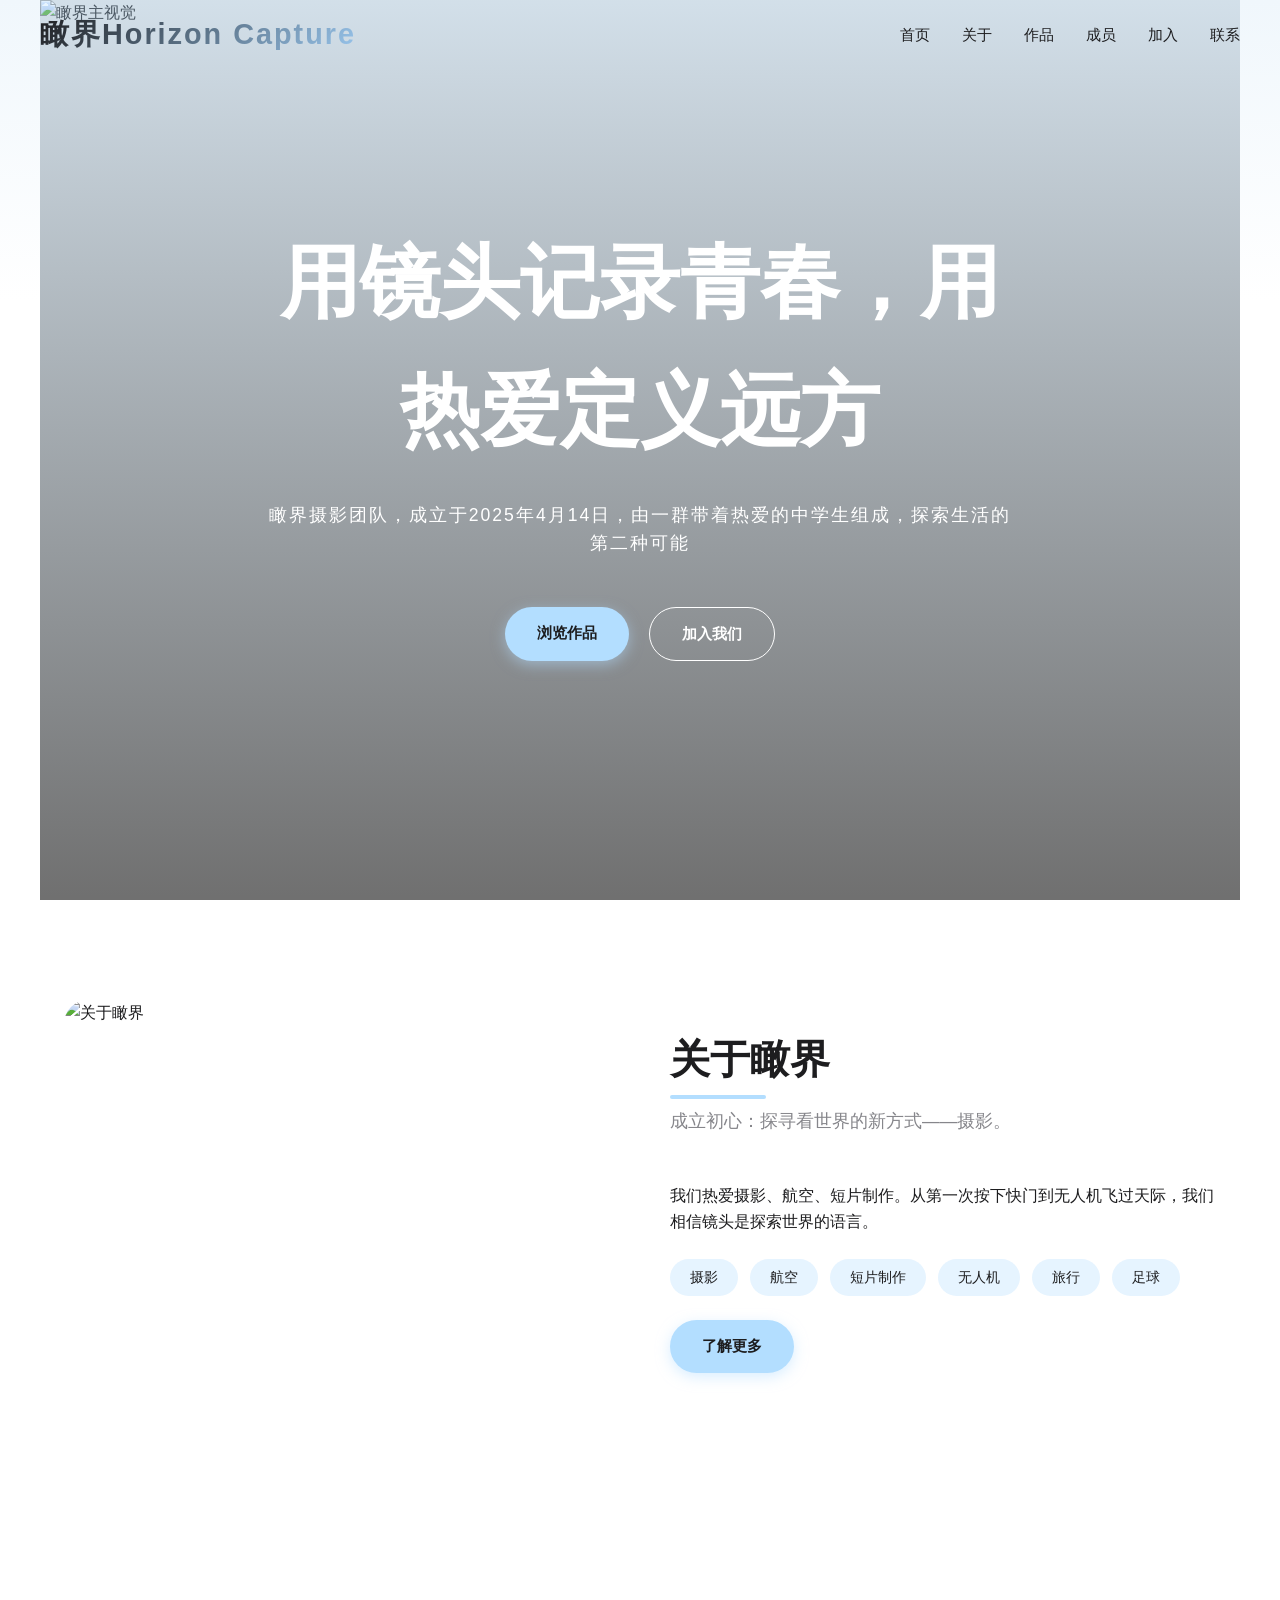
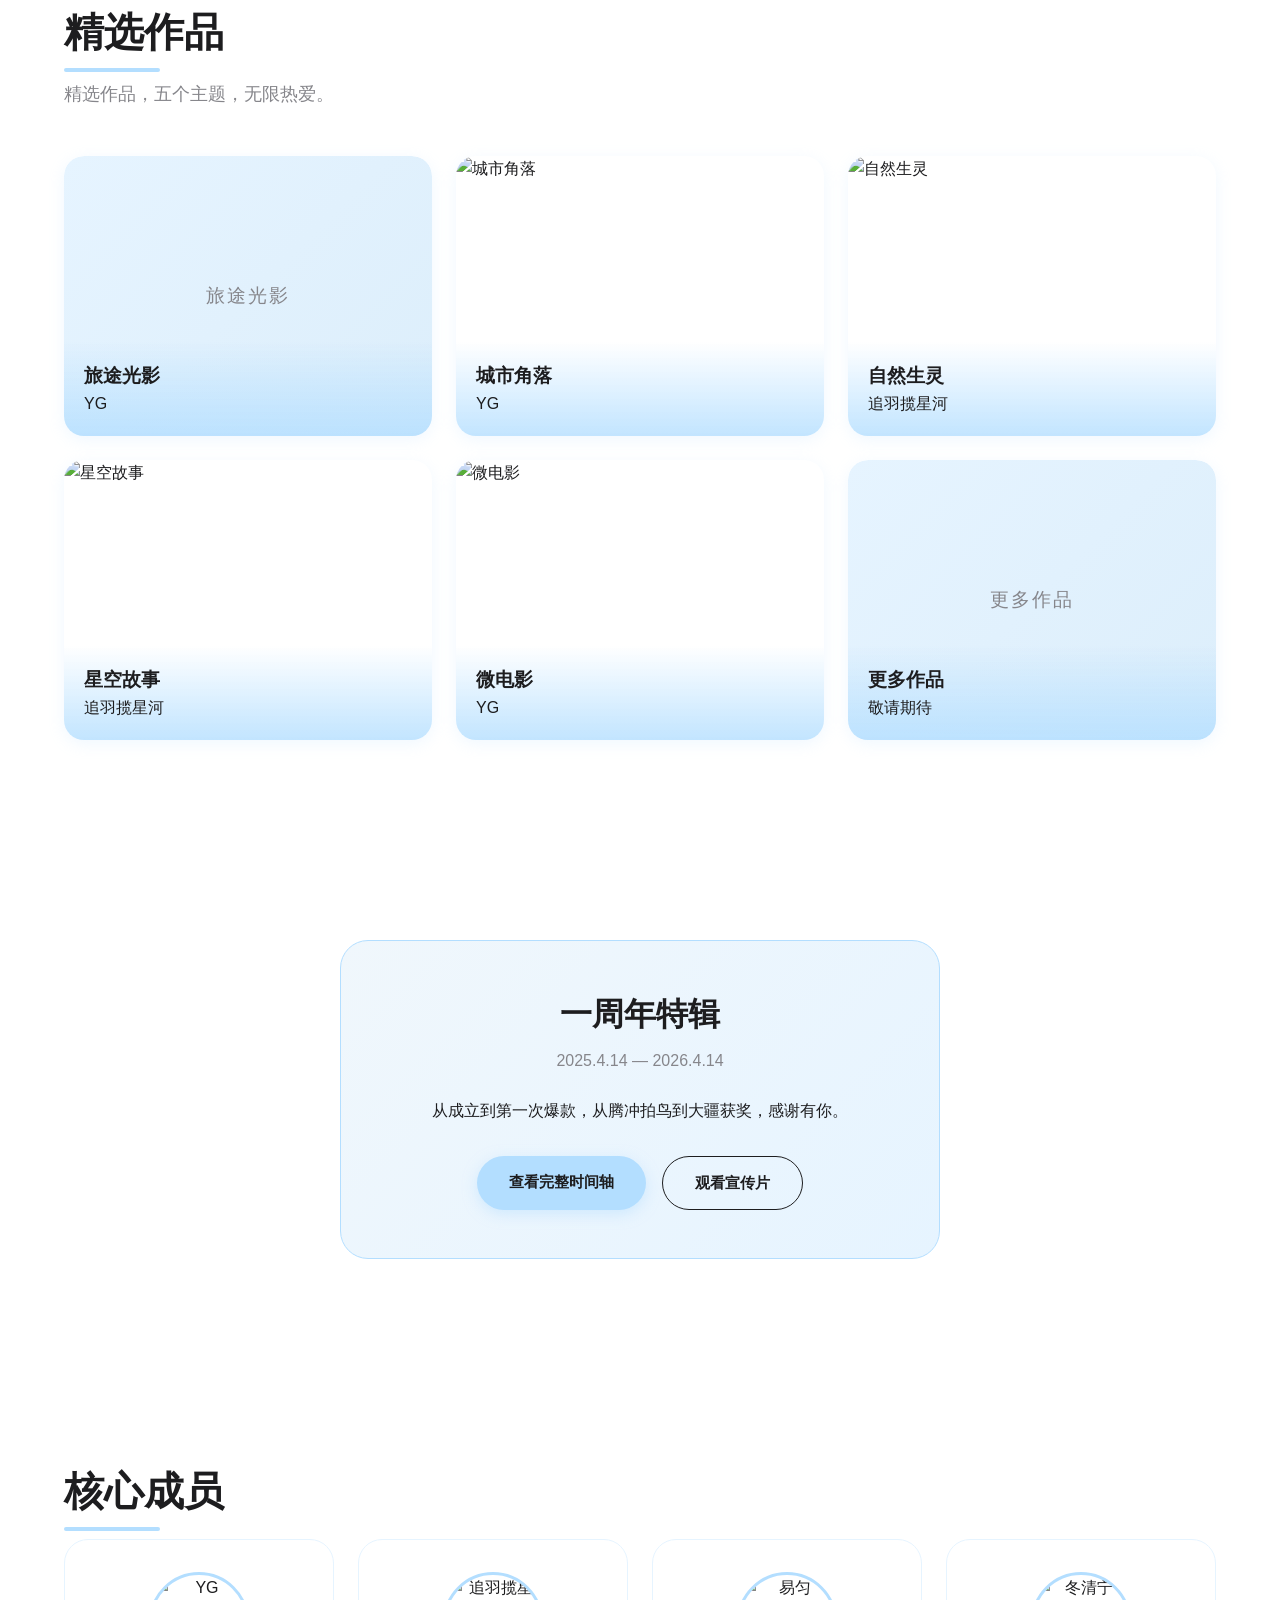
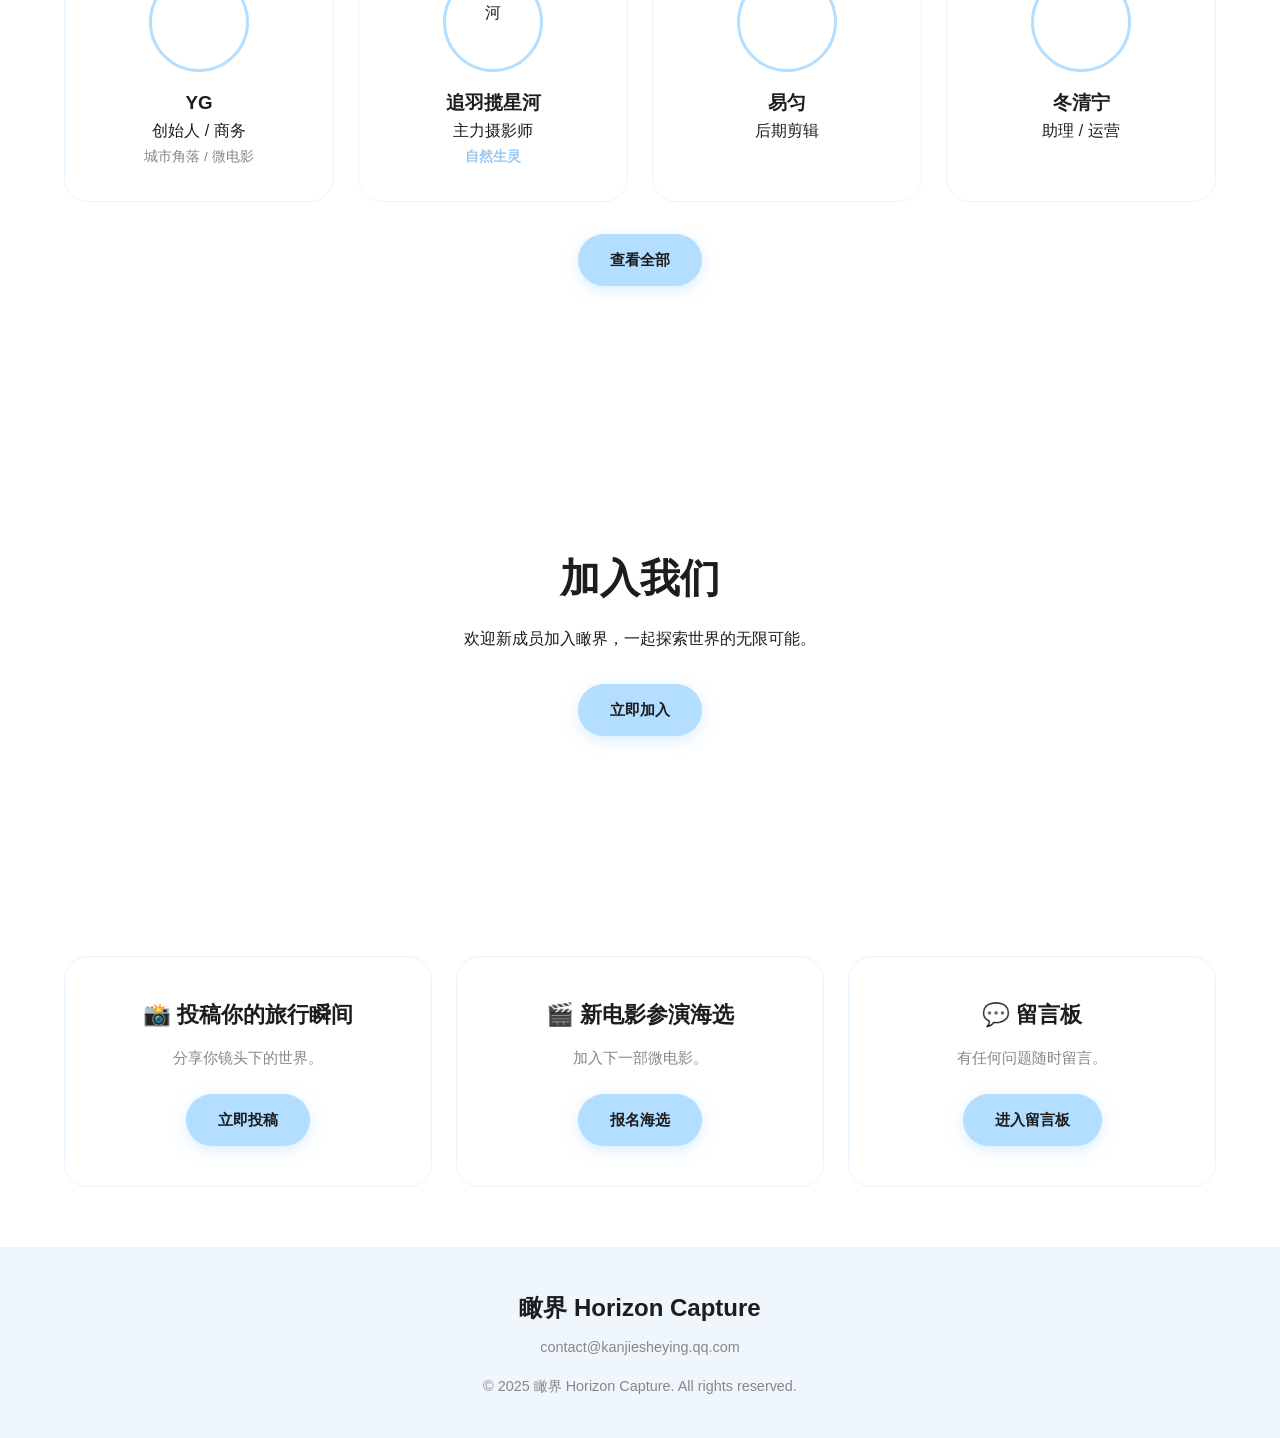
==== index.html @ 4c47de6f "Update index.html with new content and structure" ====
<!DOCTYPE html>
<html lang="zh-CN">
<head>
  <meta charset="UTF-8">
  <meta name="viewport" content="width=device-width, initial-scale=1.0">
  <title>瞰界 Horizon Capture · 飞行摄影爱好者组织</title>
  <link href="https://unpkg.com/aos@2.3.1/dist/aos.css" rel="stylesheet">
  <link rel="stylesheet" href="css/style.css">
</head>
<body>
  <nav class="navbar" id="navbar">
    <a href="index.html" class="logo">瞰界Horizon Capture</a>
    <ul class="nav-links">
      <li><a href="index.html">首页</a></li>
      <li><a href="about.html">关于</a></li>
      <li><a href="gallery.html">作品</a></li>
      <li><a href="team.html">成员</a></li>
      <li><a href="join.html">加入</a></li>
      <li><a href="contact.html">联系</a></li>
    </ul>
  </nav>

  <section class="hero" id="hero">
    <img class="hero-bg" src="https://img.cdn1.vip/i/6ad49af3c7749_1792318195.webp" alt="瞰界主视觉">
    <div class="hero-overlay"></div>
    <div class="hero-content">
      <h1 class="hero-title" id="heroTitle">用镜头记录青春，用热爱定义远方</h1>
      <p class="hero-subtitle" id="heroSubtitle">瞰界摄影团队，成立于2025年4月14日，由一群带着热爱的中学生组成，探索生活的第二种可能</p>
      <div class="hero-btns">
        <a href="gallery.html" class="btn btn-primary">浏览作品</a>
        <a href="join.html" class="btn btn-outline">加入我们</a>
      </div>
    </div>
  </section>

  <section data-aos="fade-up">
    <div class="about-grid">
      <div class="about-img" data-aos="fade-right">
        <img src="https://image.fatcattech.cn/i/2026/10/18/ug9dni.jpg" alt="关于瞰界" style="width:100%; height:100%; object-fit:cover; display:block;">
      </div>
      <div data-aos="fade-left">
        <h2 class="section-title">关于瞰界</h2>
        <p class="section-subtitle">成立初心：探寻看世界的新方式——摄影。</p>
        <p>我们热爱摄影、航空、短片制作。从第一次按下快门到无人机飞过天际，我们相信镜头是探索世界的语言。</p>
        <div class="tag-list">
          <span class="tag">摄影</span><span class="tag">航空</span><span class="tag">短片制作</span>
          <span class="tag">无人机</span><span class="tag">旅行</span><span class="tag">足球</span>
        </div>
        <a href="about.html" class="btn btn-primary" style="margin-top:1.5rem;">了解更多</a>
      </div>
    </div>
  </section>

  <!-- 精选作品 -->
  <section data-aos="fade-up">
    <h2 class="section-title">精选作品</h2>
    <p class="section-subtitle">精选作品，五个主题，无限热爱。</p>
    <div class="gallery-grid" id="homeGalleryGrid">
      <!-- 旅途光影（无图） -->
      <div class="gallery-card" data-set="travel">
        <div class="placeholder-img" style="height:100%;">旅途光影</div>
        <div class="gallery-info"><h3>旅途光影</h3><p>YG</p></div>
      </div>
      <!-- 城市角落 -->
      <div class="gallery-card" data-set="city">
        <img src="" alt="城市角落" class="random-cover" style="width:100%; height:100%; object-fit:cover;">
        <div class="gallery-info"><h3>城市角落</h3><p>YG</p></div>
      </div>
      <!-- 自然生灵 -->
      <div class="gallery-card" data-set="nature">
        <img src="" alt="自然生灵" class="random-cover" style="width:100%; height:100%; object-fit:cover;">
        <div class="gallery-info"><h3>自然生灵</h3><p>追羽揽星河</p></div>
      </div>
      <!-- 星空故事 -->
      <div class="gallery-card" data-set="star">
        <img src="" alt="星空故事" class="random-cover" style="width:100%; height:100%; object-fit:cover;">
        <div class="gallery-info"><h3>星空故事</h3><p>追羽揽星河</p></div>
      </div>
      <!-- 微电影 -->
      <div class="gallery-card" data-set="movie">
        <img src="" alt="微电影" class="random-cover" style="width:100%; height:100%; object-fit:cover;">
        <div class="gallery-info"><h3>微电影</h3><p>YG</p></div>
      </div>
      <!-- 更多作品（无图） -->
      <div class="gallery-card" data-set="more">
        <div class="placeholder-img" style="height:100%;">更多作品</div>
        <div class="gallery-info"><h3>更多作品</h3><p>敬请期待</p></div>
      </div>
    </div>
  </section>

  <section data-aos="fade-up">
    <div class="anniversary-card">
      <h3>一周年特辑</h3>
      <div class="date-range">2025.4.14 — 2026.4.14</div>
      <p>从成立到第一次爆款，从腾冲拍鸟到大疆获奖，感谢有你。</p>
      <div class="anniversary-btns">
        <a href="anniversary.html" class="btn btn-primary">查看完整时间轴</a>
        <a href="https://b23.tv/zNdb6Ew" target="_blank" class="btn btn-outline btn-outline-dark">观看宣传片</a>
      </div>
    </div>
  </section>

  <section data-aos="fade-up">
    <h2 class="section-title">核心成员</h2>
    <div class="team-grid">
      <div class="team-card">
        <div class="team-avatar"><img src="https://image.fatcattech.cn/i/2026/10/18/uhf5v1.jpg" alt="YG" style="width:100%; height:100%; object-fit:cover; display:block;"></div>
        <h3>YG</h3>
        <p>创始人 / 商务</p>
        <span class="member-pending">城市角落 / 微电影</span>
      </div>
      <div class="team-card">
        <div class="team-avatar"><img src="https://image.fatcattech.cn/i/2026/10/18/ui4k3k.jpg" alt="追羽揽星河" style="width:100%; height:100%; object-fit:cover; display:block;"></div>
        <h3>追羽揽星河</h3>
        <p>主力摄影师</p>
        <a href="https://v.douyin.com/9OnUNkDJEWg/" target="_blank" class="member-link">自然生灵</a>
      </div>
      <div class="team-card">
        <div class="team-avatar"><img src="https://image.fatcattech.cn/i/2026/10/18/uj6dz7.jpg" alt="易匀" style="width:100%; height:100%; object-fit:cover; display:block;"></div>
        <h3>易匀</h3>
        <p>后期剪辑</p>
      </div>
      <div class="team-card">
        <div class="team-avatar"><img src="https://image.fatcattech.cn/i/2026/10/18/ujbpms.jpg" alt="冬清宁" style="width:100%; height:100%; object-fit:cover; display:block;"></div>
        <h3>冬清宁</h3>
        <p>助理 / 运营</p>
      </div>
    </div>
    <div style="text-align:center; margin-top:2rem;"><a href="team.html" class="btn btn-primary">查看全部</a></div>
  </section>

  <div class="join-section" data-aos="zoom-in" style="background: linear-gradient(rgba(255,255,255,0.55), rgba(255,255,255,0.55)), url('https://image.fatcattech.cn/i/2026/10/18/ujoqw2.png') center/cover no-repeat;">
    <h2>加入我们</h2>
    <p>欢迎新成员加入瞰界，一起探索世界的无限可能。</p>
    <a href="join.html" class="btn btn-primary">立即加入</a>
  </div>

  <div class="interact-grid">
    <div class="interact-card"><h3>📸 投稿你的旅行瞬间</h3><p>分享你镜头下的世界。</p><a href="#" class="btn btn-primary">立即投稿</a></div>
    <div class="interact-card"><h3>🎬 新电影参演海选</h3><p>加入下一部微电影。</p><a href="#" class="btn btn-primary">报名海选</a></div>
    <div class="interact-card"><h3>💬 留言板</h3><p>有任何问题随时留言。</p><a href="#" class="btn btn-primary">进入留言板</a></div>
  </div>

  <footer>
    <div class="footer-logo">瞰界 Horizon Capture</div>
    <p>contact@kanjiesheying.qq.com</p>
    <p class="copyright">© 2025 瞰界 Horizon Capture. All rights reserved.</p>
  </footer>

  <!-- Lightbox 弹窗 -->
  <div class="lightbox" id="homeLightbox">
    <span class="lightbox-close" id="homeCloseLightbox">&times;</span>
    <button class="lightbox-nav prev" id="homePrevBtn">‹</button>
    <div class="lightbox-content">
      <img id="homeLightboxImg" src="" alt="查看大图" style="max-width: 100%; max-height: 80vh; object-fit: contain;">
    </div>
    <button class="lightbox-nav next" id="homeNextBtn">›</button>
  </div>

  <script src="https://cdnjs.cloudflare.com/ajax/libs/gsap/3.12.5/gsap.min.js"></script>
  <script src="https://unpkg.com/aos@2.3.1/dist/aos.js"></script>
  <script src="js/main.js"></script>
  
  <!-- 首页专属逻辑：随机图片与灯箱 -->
  <script>
    // 图集数据
    const imageSets = {
      travel: [],
      city: [
        "https://image.fatcattech.cn/i/2026/10/18/umxcej.jpg",
        "https://image.fatcattech.cn/i/2026/10/18/umxblg.jpg",
        "https://image.fatcattech.cn/i/2026/10/18/umxcha.jpg",
        "https://image.fatcattech.cn/i/2026/10/18/umxm6f.jpg",
        "https://image.fatcattech.cn/i/2026/10/18/umxny1.jpg",
        "https://image.fatcattech.cn/i/2026/10/18/umxj3j.jpg",
        "https://image.fatcattech.cn/i/2026/10/18/umxko6.jpg"
      ],
      nature: [
        "https://image.fatcattech.cn/i/2026/10/18/unu0nx.jpg",
        "https://image.fatcattech.cn/i/2026/10/18/untwke.jpg",
        "https://image.fatcattech.cn/i/2026/10/18/unua0r.jpg",
        "https://image.fatcattech.cn/i/2026/10/18/unu43g.jpg",
        "https://image.fatcattech.cn/i/2026/10/18/unv537.jpg",
        "https://image.fatcattech.cn/i/2026/10/18/unwuhf.png",
        "https://image.fatcattech.cn/i/2026/10/18/unwp3u.jpg",
        "https://image.fatcattech.cn/i/2026/10/18/unwti2.jpg",
        "https://image.fatcattech.cn/i/2026/10/18/unyh4b.png",
        "https://image.fatcattech.cn/i/2026/10/18/unykyt.jpg",
        "https://image.fatcattech.cn/i/2026/10/18/unyqcb.jpg",
        "https://image.fatcattech.cn/i/2026/10/18/unyrap.jpg"
      ],
      star: [
        "https://image.fatcattech.cn/i/2026/10/18/up88dx.png",
        "https://image.fatcattech.cn/i/2026/10/18/up83xh.png",
        "https://image.fatcattech.cn/i/2026/10/18/up859r.png",
        "https://image.fatcattech.cn/i/2026/10/18/up8eb7.png",
        "https://image.fatcattech.cn/i/2026/10/18/up8bhc.png",
        "https://image.fatcattech.cn/i/2026/10/18/up8fcf.png"
      ],
      movie: [
        "https://image.fatcattech.cn/i/2026/10/18/uqvuq3.jpg"
      ],
      more: []
    };

    // 初始化随机封面
    document.querySelectorAll('.gallery-card').forEach(card => {
      const setId = card.getAttribute('data-set');
      const imgElement = card.querySelector('.random-cover');
      if (imgElement && imageSets[setId] && imageSets[setId].length > 0) {
        const randomIndex = Math.floor(Math.random() * imageSets[setId].length);
        imgElement.src = imageSets[setId][randomIndex];
      }
    });

    // 灯箱逻辑
    const homeLightbox = document.getElementById('homeLightbox');
    const homeLightboxImg = document.getElementById('homeLightboxImg');
    const homeCloseBtn = document.getElementById('homeCloseLightbox');
    const homePrevBtn = document.getElementById('homePrevBtn');
    const homeNextBtn = document.getElementById('homeNextBtn');
    
    let currentSetImages = [];
    let currentImageIndex = 0;

    function updateHomeLightbox() {
      if (currentSetImages.length > 0) {
        homeLightboxImg.src = currentSetImages[currentImageIndex];
      }
    }

    // 点击卡片打开灯箱
    document.querySelectorAll('.gallery-card').forEach(card => {
      card.addEventListener('click', () => {
        const setId = card.getAttribute('data-set');
        const images = imageSets[setId];
        
        if (!images || images.length === 0) {
          alert('该分类暂无图片，敬请期待！');
          return;
        }

        currentSetImages = images;
        currentImageIndex = 0;
        updateHomeLightbox();
        homeLightbox.classList.add('active');
        
        // 如果只有一张图，隐藏左右按钮
        if (images.length === 1) {
          homePrevBtn.style.display = 'none';
          homeNextBtn.style.display = 'none';
        } else {
          homePrevBtn.style.display = 'block';
          homeNextBtn.style.display = 'block';
        }
      });
    });

    // 关闭
    homeCloseBtn.addEventListener('click', () => homeLightbox.classList.remove('active'));
    homeLightbox.addEventListener('click', (e) => {
      if (e.target === homeLightbox) homeLightbox.classList.remove('active');
    });

    // 左右切换
    homePrevBtn.addEventListener('click', (e) => {
      e.stopPropagation();
      currentImageIndex = (currentImageIndex - 1 + currentSetImages.length) % currentSetImages.length;
      updateHomeLightbox();
    });
    homeNextBtn.addEventListener('click', (e) => {
      e.stopPropagation();
      currentImageIndex = (currentImageIndex + 1) % currentSetImages.length;
      updateHomeLightbox();
    });

    // 键盘控制
    document.addEventListener('keydown', (e) => {
      if (!homeLightbox.classList.contains('active')) return;
      if (e.key === 'Escape') homeLightbox.classList.remove('active');
      if (e.key === 'ArrowLeft' && currentSetImages.length > 1) homePrevBtn.click();
      if (e.key === 'ArrowRight' && currentSetImages.length > 1) homeNextBtn.click();
    });

    // 移动端滑动支持
    let touchStartX = 0;
    let touchEndX = 0;
    
    homeLightbox.addEventListener('touchstart', (e) => {
      touchStartX = e.changedTouches[0].screenX;
    }, { passive: true });

    homeLightbox.addEventListener('touchend', (e) => {
      touchEndX = e.changedTouches[0].screenX;
      if (currentSetImages.length <= 1) return;
      
      if (touchStartX - touchEndX > 50) {
        // 向左滑，下一张
        homeNextBtn.click();
      } else if (touchEndX - touchStartX > 50) {
        // 向右滑，上一张
        homePrevBtn.click();
      }
    }, { passive: true });
  </script>
</body>
</html>
---- css/style.css ----
/* ========== 全局变量 ========== */
:root {
  --bg: #ffffff;
  --surface: #f5f5f7;
  --text: #1d1d1f;
  --text-secondary: #86868b;
  --accent: #b3deff;
  --accent-deep: #9ac8f0;
  --accent-light: #e6f4ff;
  --accent-soft: #f0f7fc;
  --glass-bg: rgba(255, 255, 255, 0.72);
  --glass-blur: saturate(180%) blur(20px);
  --max-width: 1200px;
  --nav-h: 70px;
  --placeholder-bg: #e0e0e0;
  --placeholder-text: #999;
}

/* ========== 全局样式 ========== */
* {
  margin: 0;
  padding: 0;
  box-sizing: border-box;
}

body {
  font-family: -apple-system, BlinkMacSystemFont, "Segoe UI", Roboto, "Helvetica Neue", Arial, sans-serif;
  background: linear-gradient(180deg, var(--accent-soft) 0%, var(--bg) 300px, var(--bg) 100%);
  color: var(--text);
  line-height: 1.6;
  overflow-x: hidden;
}

/* ========== 占位图片 ========== */
.placeholder-img {
  background: linear-gradient(135deg, var(--accent-light) 0%, #dceefb 100%);
  display: flex;
  align-items: center;
  justify-content: center;
  color: var(--text-secondary);
  font-size: 1.2rem;
  font-weight: 500;
  letter-spacing: 2px;
  width: 100%;
  height: 100%;
  border-radius: inherit;
}

/* ========== 导航栏 ========== */
.navbar {
  position: fixed;
  top: 0;
  width: 100%;
  height: var(--nav-h);
  z-index: 1000;
  display: flex;
  align-items: center;
  justify-content: space-between;
  padding: 0 40px;
  transition: background 0.3s, backdrop-filter 0.3s, border-color 0.3s;
  border-bottom: 1px solid transparent;
}

.navbar.scrolled {
  background: rgba(255, 255, 255, 0.75);
  backdrop-filter: var(--glass-blur);
  -webkit-backdrop-filter: var(--glass-blur);
  border-bottom: 1px solid var(--accent);
}

/* 子页面实底导航栏：默认就有背景，不依赖滚动 */
.navbar.solid {
  background: rgba(255, 255, 255, 0.88);
  backdrop-filter: var(--glass-blur);
  -webkit-backdrop-filter: var(--glass-blur);
  border-bottom: 1px solid var(--accent-light);
}

.logo {
  font-size: 1.8rem;
  font-weight: 700;
  letter-spacing: 2px;
  color: var(--text);
  text-decoration: none;
  background: linear-gradient(135deg, var(--text) 0%, var(--accent-deep) 100%);
  -webkit-background-clip: text;
  -webkit-text-fill-color: transparent;
  background-clip: text;
}

.nav-links {
  display: flex;
  gap: 2rem;
  list-style: none;
}

.nav-links a {
  text-decoration: none;
  color: var(--text);
  font-weight: 500;
  font-size: 0.95rem;
  transition: color 0.2s;
  position: relative;
}

.nav-links a:hover {
  color: var(--accent-deep);
}

.nav-links a::after {
  content: '';
  position: absolute;
  bottom: -4px;
  left: 0;
  width: 0;
  height: 2px;
  background: var(--accent-deep);
  transition: width 0.3s;
}

.nav-links a:hover::after {
  width: 100%;
}

/* ========== 按钮 ========== */
.btn {
  display: inline-block;
  padding: 14px 32px;
  border-radius: 40px;
  font-weight: 600;
  font-size: 0.95rem;
  text-decoration: none;
  transition: all 0.3s;
  cursor: pointer;
  border: none;
}

.btn-primary {
  background: var(--accent);
  color: var(--text);
  box-shadow: 0 4px 14px rgba(179, 222, 255, 0.5);
}

.btn-primary:hover {
  background: var(--accent-deep);
  color: #fff;
  transform: translateY(-2px);
  box-shadow: 0 8px 24px rgba(154, 200, 240, 0.5);
}

.btn-outline {
  border: 1.5px solid #fff;
  color: #fff;
  background: transparent;
}

.btn-outline:hover {
  background: var(--accent);
  color: var(--text);
  border-color: var(--accent);
}

.btn-outline-dark {
  color: var(--text);
  border-color: var(--text);
}

.btn-outline-dark:hover {
  background: var(--accent);
  color: var(--text);
  border-color: var(--accent);
}

/* ========== Hero ========== */
.hero {
  position: relative;
  height: 100vh;
  min-height: 600px;
  display: flex;
  align-items: center;
  justify-content: center;
  overflow: hidden;
  background: var(--placeholder-bg);
}

.hero-bg {
  position: absolute;
  top: 0;
  left: 0;
  width: 100%;
  height: 100%;
  object-fit: cover;
}

.hero-overlay {
  position: absolute;
  top: 0;
  left: 0;
  width: 100%;
  height: 100%;
  background: linear-gradient(180deg, rgba(179, 222, 255, 0.3) 0%, rgba(0, 0, 0, 0.5) 100%);
  z-index: 0;
}

.hero-content {
  text-align: center;
  color: #fff;
  z-index: 2;
  padding: 0 20px;
  max-width: 800px;
}

.hero-title {
  font-size: clamp(2.5rem, 7vw, 5rem);
  font-weight: 700;
  margin-bottom: 1rem;
  opacity: 0;
}

.hero-subtitle {
  font-size: 1.1rem;
  letter-spacing: 2px;
  margin-bottom: 2.5rem;
  opacity: 0;
}

.hero-btns {
  display: flex;
  gap: 20px;
  justify-content: center;
  flex-wrap: wrap;
}

/* ========== 通用区块 ========== */
section {
  padding: 100px 24px;
  max-width: var(--max-width);
  margin: 0 auto;
}

.section-title {
  font-size: 2.5rem;
  font-weight: 700;
  margin-bottom: 1rem;
  position: relative;
  display: inline-block;
}

.section-title::after {
  content: '';
  position: absolute;
  bottom: -8px;
  left: 0;
  width: 60%;
  height: 4px;
  background: var(--accent);
  border-radius: 2px;
}

.section-subtitle {
  font-size: 1.1rem;
  color: var(--text-secondary);
  margin-bottom: 3rem;
}

/* About Preview */
.about-grid {
  display: grid;
  grid-template-columns: 1fr 1fr;
  gap: 60px;
  align-items: center;
}

.about-img {
  border-radius: 24px;
  overflow: hidden;
  height: 400px;
}

.tag-list {
  display: flex;
  flex-wrap: wrap;
  gap: 12px;
  margin-top: 1.5rem;
}

.tag {
  background: var(--accent-light);
  padding: 8px 20px;
  border-radius: 20px;
  font-size: 0.85rem;
  color: var(--text);
  font-weight: 500;
}

/* Featured Gallery */
.gallery-grid {
  display: grid;
  grid-template-columns: repeat(3, 1fr);
  gap: 24px;
}

.gallery-card {
  position: relative;
  border-radius: 20px;
  overflow: hidden;
  cursor: pointer;
  transition: transform 0.4s cubic-bezier(0.2, 0.9, 0.4, 1), box-shadow 0.4s;
  height: 280px;
  box-shadow: 0 4px 16px rgba(179, 222, 255, 0.2);
}

.gallery-card:hover {
  transform: scale(1.03);
  box-shadow: 0 12px 32px rgba(179, 222, 255, 0.4);
}

.gallery-info {
  position: absolute;
  bottom: 0;
  left: 0;
  right: 0;
  padding: 20px;
  background: linear-gradient(transparent, rgba(179, 222, 255, 0.8));
  color: var(--text);
}

/* 一周年卡片 */
.anniversary-card {
  background: linear-gradient(135deg, var(--accent-soft) 0%, var(--accent-light) 100%);
  border-radius: 28px;
  padding: 48px 40px;
  text-align: center;
  max-width: 600px;
  margin: 0 auto;
  border: 1px solid var(--accent);
}

.anniversary-card h3 {
  font-size: 2rem;
  font-weight: 700;
  margin-bottom: 0.5rem;
}

.date-range {
  font-size: 1rem;
  color: var(--text-secondary);
  margin-bottom: 1.5rem;
}

.anniversary-btns {
  display: flex;
  gap: 16px;
  justify-content: center;
  margin-top: 2rem;
  flex-wrap: wrap;
}

/* Team Preview */
.team-grid {
  display: grid;
  grid-template-columns: repeat(4, 1fr);
  gap: 24px;
}

.team-card {
  text-align: center;
  background: var(--bg);
  border-radius: 24px;
  padding: 32px 16px;
  transition: transform 0.3s, box-shadow 0.3s;
  border: 1px solid var(--accent-light);
}

.team-card:hover {
  transform: translateY(-8px);
  box-shadow: 0 16px 36px rgba(179, 222, 255, 0.3);
  border-color: var(--accent);
}

.team-avatar {
  width: 100px;
  height: 100px;
  border-radius: 50%;
  margin: 0 auto 1rem;
  overflow: hidden;
  border: 3px solid var(--accent);
}

.member-link {
  color: var(--accent-deep);
  font-size: 0.85rem;
  text-decoration: none;
  font-weight: 600;
}

.member-pending {
  font-size: 0.85rem;
  color: var(--text-secondary);
}

/* Join CTA */
.join-section {
  background: linear-gradient(135deg, var(--accent) 0%, var(--accent-deep) 100%);
  text-align: center;
  color: var(--text);
  border-radius: 32px;
  margin: 60px auto;
  padding: 100px 24px;
  position: relative;
  overflow: hidden;
}

.join-bg-placeholder {
  position: absolute;
  top: 0;
  left: 0;
  width: 100%;
  height: 100%;
  opacity: 0.15;
  font-size: 1.5rem;
}

.join-section h2 {
  font-size: 2.5rem;
  margin-bottom: 1rem;
  position: relative;
  z-index: 1;
}

.join-section p {
  margin-bottom: 2rem;
  position: relative;
  z-index: 1;
}

.join-section .btn {
  position: relative;
  z-index: 1;
}

/* 互动卡片 */
.interact-grid {
  display: grid;
  grid-template-columns: repeat(3, 1fr);
  gap: 24px;
  max-width: var(--max-width);
  margin: 0 auto;
  padding: 60px 24px;
}

.interact-card {
  background: var(--bg);
  border-radius: 24px;
  padding: 40px 24px;
  text-align: center;
  transition: transform 0.3s, box-shadow 0.3s;
  border: 1px solid var(--accent-light);
}

.interact-card:hover {
  transform: translateY(-6px);
  box-shadow: 0 16px 36px rgba(179, 222, 255, 0.3);
  border-color: var(--accent);
}

.interact-card h3 {
  font-size: 1.4rem;
  margin-bottom: 0.8rem;
}

.interact-card p {
  color: var(--text-secondary);
  margin-bottom: 1.5rem;
  font-size: 0.95rem;
}

/* Footer */
footer {
  padding: 40px 24px;
  text-align: center;
  color: var(--text-secondary);
  border-top: 2px solid var(--accent-light);
  background: var(--accent-soft);
  font-size: 0.9rem;
}

.footer-logo {
  font-size: 1.5rem;
  font-weight: 700;
  margin-bottom: 0.5rem;
  color: var(--text);
}

.copyright {
  margin-top: 1rem;
}

/* ========== About 页面 ========== */
.page-section {
  padding: calc(var(--nav-h) + 50px) 24px 80px;
  max-width: var(--max-width);
  margin: 0 auto;
}

.about-row {
  display: grid;
  grid-template-columns: 1fr 1fr;
  gap: 60px;
  align-items: center;
  margin-bottom: 80px;
}

.about-row.reverse .about-img-box {
  order: 1;
}

.about-row.reverse .about-text {
  order: 0;
}

.about-img-box {
  height: 380px;
  border-radius: 24px;
  overflow: hidden;
  box-shadow: 0 8px 28px rgba(179, 222, 255, 0.25);
}

.about-text h2 {
  font-size: 1.8rem;
  font-weight: 700;
  margin-bottom: 1rem;
}

.about-text h2::after {
  content: '';
  display: block;
  width: 40px;
  height: 3px;
  background: var(--accent-deep);
  margin-top: 8px;
  border-radius: 2px;
}

.about-text p {
  color: var(--text-secondary);
  margin-bottom: 0.8rem;
  line-height: 1.7;
}

.plan-list {
  list-style: none;
  padding: 0;
  color: var(--text-secondary);
}

.plan-list li {
  padding: 8px 0;
  border-bottom: 1px solid var(--accent-light);
}

/* ========== Gallery 页面 ========== */
.filter-bar {
  display: flex;
  gap: 12px;
  flex-wrap: wrap;
  margin-bottom: 2.5rem;
}

.filter-btn {
  padding: 8px 20px;
  border-radius: 20px;
  border: 1px solid var(--accent);
  background: none;
  color: var(--text);
  cursor: pointer;
  transition: all 0.3s;
  font-size: 0.9rem;
}

.filter-btn.active,
.filter-btn:hover {
  background: var(--accent);
  border-color: var(--accent);
  color: var(--text);
}

.gallery-masonry {
  display: grid;
  grid-template-columns: repeat(3, 1fr);
  gap: 20px;
}

.gallery-item {
  position: relative;
  border-radius: 16px;
  overflow: hidden;
  cursor: pointer;
  transition: transform 0.3s, box-shadow 0.3s;
  aspect-ratio: 4 / 3;
  box-shadow: 0 4px 16px rgba(179, 222, 255, 0.2);
}

.gallery-item:hover {
  transform: scale(1.02);
  box-shadow: 0 12px 32px rgba(179, 222, 255, 0.4);
}

.gallery-item .placeholder-img {
  height: 100%;
}

.item-overlay {
  position: absolute;
  bottom: 0;
  left: 0;
  right: 0;
  padding: 24px 16px;
  background: linear-gradient(transparent, rgba(179, 222, 255, 0.85));
  color: var(--text);
  font-weight: 500;
}

/* Lightbox */
.lightbox {
  display: none;
  position: fixed;
  top: 0;
  left: 0;
  width: 100%;
  height: 100%;
  background: rgba(0, 0, 0, 0.92);
  z-index: 2000;
  align-items: center;
  justify-content: center;
  flex-direction: column;
}

.lightbox.active {
  display: flex;
}

.lightbox-close {
  position: absolute;
  top: 20px;
  right: 30px;
  font-size: 2.5rem;
  color: #fff;
  cursor: pointer;
  z-index: 2001;
}

.lightbox-nav {
  position: absolute;
  top: 50%;
  transform: translateY(-50%);
  font-size: 2.5rem;
  color: var(--accent);
  background: none;
  border: none;
  cursor: pointer;
  z-index: 2001;
  padding: 0 20px;
}

.lightbox-nav.prev {
  left: 10px;
}

.lightbox-nav.next {
  right: 10px;
}

.lightbox-content {
  max-width: 90%;
  max-height: 80%;
  border-radius: 16px;
  overflow: hidden;
}

/* ========== Team 页面 ========== */
.team-grid-full {
  display: grid;
  grid-template-columns: repeat(2, 1fr);
  gap: 32px;
  margin-top: 2rem;
}

.team-card-full {
  background: var(--bg);
  border-radius: 28px;
  padding: 40px 32px;
  text-align: center;
  transition: transform 0.3s, box-shadow 0.3s;
  border: 1px solid var(--accent-light);
}

.team-card-full:hover {
  transform: translateY(-8px);
  box-shadow: 0 24px 48px -12px rgba(179, 222, 255, 0.35);
  border-color: var(--accent);
}

.member-avatar {
  width: 120px;
  height: 120px;
  border-radius: 50%;
  margin: 0 auto 1.5rem;
  overflow: hidden;
  border: 4px solid var(--accent);
}

.member-name {
  font-size: 1.5rem;
  font-weight: 700;
  margin-bottom: 0.3rem;
}

.member-role {
  color: var(--accent-deep);
  font-weight: 600;
  font-size: 0.9rem;
  margin-bottom: 1rem;
}

.member-bio {
  color: var(--text-secondary);
  font-size: 0.95rem;
  line-height: 1.6;
  margin-bottom: 1.5rem;
}

.member-links {
  display: flex;
  flex-direction: column;
  gap: 6px;
  align-items: center;
  margin-bottom: 1.5rem;
}

.member-link-item {
  color: var(--accent-deep);
  font-size: 0.9rem;
  text-decoration: none;
  font-weight: 600;
}

.member-pending-link {
  color: var(--text-secondary);
  font-size: 0.85rem;
}

.member-detail-toggle {
  background: var(--accent);
  color: var(--text);
  border: none;
  padding: 8px 24px;
  border-radius: 20px;
  font-weight: 600;
  cursor: pointer;
  transition: background 0.3s;
}

.member-detail-toggle:hover {
  background: var(--accent-deep);
  color: #fff;
}

/* 详情弹窗 */
.member-detail-modal {
  display: none;
  position: fixed;
  top: 0;
  left: 0;
  width: 100%;
  height: 100%;
  z-index: 3000;
  align-items: center;
  justify-content: center;
}

.modal-overlay {
  position: absolute;
  top: 0;
  left: 0;
  width: 100%;
  height: 100%;
  background: rgba(0, 0, 0, 0.5);
  backdrop-filter: blur(8px);
}

.modal-content {
  position: relative;
  background: var(--bg);
  border-radius: 28px;
  padding: 40px;
  max-width: 480px;
  width: 90%;
  z-index: 1;
  text-align: center;
  border: 1px solid var(--accent);
}

.modal-close {
  position: absolute;
  top: 16px;
  right: 20px;
  font-size: 1.8rem;
  cursor: pointer;
  color: var(--text-secondary);
}

.modal-body h2 {
  font-size: 2rem;
  margin-bottom: 0.5rem;
}

.modal-role {
  color: var(--accent-deep);
  font-weight: 600;
  margin-bottom: 1.5rem;
}

.modal-info {
  margin-top: 1.5rem;
  text-align: left;
  background: var(--accent-light);
  padding: 20px;
  border-radius: 16px;
  color: var(--text);
  line-height: 1.6;
}

/* ========== Join 页面 ========== */
.join-card {
  background: var(--bg);
  border-radius: 24px;
  padding: 40px 32px;
  margin-bottom: 32px;
  transition: transform 0.3s, box-shadow 0.3s;
  border: 1px solid var(--accent-light);
}

.join-card:hover {
  transform: translateY(-4px);
  box-shadow: 0 12px 32px rgba(179, 222, 255, 0.3);
  border-color: var(--accent);
}

.join-card h3 {
  font-size: 1.6rem;
  font-weight: 700;
  margin-bottom: 1rem;
}

.join-card > p {
  color: var(--text-secondary);
  margin-bottom: 1.2rem;
  line-height: 1.7;
}

.join-list {
  list-style: disc;
  padding-left: 1.5rem;
  color: var(--text-secondary);
  line-height: 1.8;
}

.advantage-grid {
  display: grid;
  grid-template-columns: repeat(4, 1fr);
  gap: 24px;
  margin-top: 1.5rem;
}

.advantage-item {
  text-align: center;
  padding: 16px 12px;
  background: var(--accent-soft);
  border-radius: 16px;
}

.advantage-icon {
  font-size: 2rem;
  display: block;
  margin-bottom: 0.8rem;
}

.advantage-item h4 {
  font-size: 1rem;
  font-weight: 600;
  margin-bottom: 0.5rem;
}

.advantage-item p {
  color: var(--text-secondary);
  font-size: 0.85rem;
  line-height: 1.5;
}

.flow-steps {
  display: flex;
  align-items: center;
  justify-content: center;
  gap: 16px;
  flex-wrap: wrap;
  margin-top: 1rem;
}

.flow-step {
  background: var(--accent-soft);
  border-radius: 20px;
  padding: 24px 20px;
  text-align: center;
  flex: 1;
  min-width: 140px;
  border: 1px solid var(--accent-light);
}

.flow-number {
  width: 40px;
  height: 40px;
  border-radius: 50%;
  background: var(--accent);
  color: var(--text);
  display: flex;
  align-items: center;
  justify-content: center;
  font-weight: 700;
  font-size: 1.2rem;
  margin: 0 auto 0.8rem;
}

.flow-step h4 {
  font-weight: 600;
  margin-bottom: 0.3rem;
}

.flow-step p {
  color: var(--text-secondary);
  font-size: 0.85rem;
}

.flow-arrow {
  font-size: 1.5rem;
  color: var(--accent-deep);
}

.faq-list {
  margin-top: 1rem;
}

.faq-item {
  border-bottom: 1px solid var(--accent-light);
  padding: 16px 0;
}

.faq-item summary {
  font-weight: 600;
  cursor: pointer;
  font-size: 1rem;
  list-style: none;
  display: flex;
  justify-content: space-between;
  align-items: center;
}

.faq-item summary::after {
  content: '+';
  font-size: 1.2rem;
  color: var(--accent-deep);
}

.faq-item[open] summary::after {
  content: '−';
}

.faq-item p {
  color: var(--text-secondary);
  margin-top: 0.8rem;
  font-size: 0.95rem;
}

.join-cta {
  background: linear-gradient(135deg, var(--accent-soft) 0%, var(--accent-light) 100%);
  border-radius: 28px;
  padding: 60px 32px;
  text-align: center;
  margin-top: 40px;
  border: 1px solid var(--accent);
}

.join-cta h2 {
  font-size: 2rem;
  margin-bottom: 1rem;
}

.join-cta p {
  color: var(--text-secondary);
  margin-bottom: 1rem;
}

.join-email {
  font-size: 1.2rem;
  font-weight: 600;
  color: var(--accent-deep) !important;
  margin-bottom: 2rem !important;
}

.btn-large {
  padding: 16px 40px;
  font-size: 1.1rem;
}

.join-form {
  background: var(--bg);
  border-radius: 24px;
  padding: 40px 32px;
  margin-top: 32px;
  display: flex;
  flex-direction: column;
  gap: 20px;
  border: 1px solid var(--accent-light);
}

.form-group {
  display: flex;
  flex-direction: column;
  gap: 8px;
}

.form-group label {
  font-weight: 600;
  font-size: 0.9rem;
}

.form-group input,
.form-group textarea {
  padding: 12px 16px;
  border: 1px solid var(--accent-light);
  border-radius: 12px;
  font-size: 1rem;
  background: var(--bg);
  color: var(--text);
  font-family: inherit;
  transition: border-color 0.3s;
}

.form-group input:focus,
.form-group textarea:focus {
  outline: none;
  border-color: var(--accent);
}

/* ========== Contact 页面 ========== */
.contact-info-grid {
  display: grid;
  grid-template-columns: repeat(3, 1fr);
  gap: 24px;
  margin-bottom: 40px;
}

.contact-info-card {
  background: var(--bg);
  border-radius: 24px;
  padding: 40px 24px;
  text-align: center;
  transition: transform 0.3s, box-shadow 0.3s;
  border: 1px solid var(--accent-light);
}

.contact-info-card:hover {
  transform: translateY(-4px);
  box-shadow: 0 12px 32px rgba(179, 222, 255, 0.3);
  border-color: var(--accent);
}

.contact-icon {
  font-size: 2.2rem;
  display: block;
  margin-bottom: 1rem;
}

.contact-info-card h3 {
  font-size: 1.2rem;
  font-weight: 700;
  margin-bottom: 0.8rem;
}

.contact-info-card p {
  color: var(--text-secondary);
  line-height: 1.6;
}

.social-links {
  display: flex;
  flex-direction: column;
  gap: 8px;
  align-items: center;
}

.social-link {
  color: var(--accent-deep);
  text-decoration: none;
  font-size: 0.95rem;
  font-weight: 600;
  transition: color 0.2s;
}

.social-link:hover {
  color: #7ab8e0;
}

.map-placeholder {
  margin-bottom: 60px;
}

.map-inner {
  height: 320px;
  border-radius: 24px;
  overflow: hidden;
}

.contact-form-card {
  background: var(--bg);
  border-radius: 28px;
  padding: 48px 40px;
  margin-bottom: 20px;
  border: 1px solid var(--accent-light);
}

.contact-form-card h2 {
  font-size: 1.8rem;
  font-weight: 700;
}

.contact-form {
  display: flex;
  flex-direction: column;
  gap: 20px;
}

.form-row {
  display: grid;
  grid-template-columns: 1fr 1fr;
  gap: 20px;
}

.contact-form .form-group label {
  font-weight: 600;
  font-size: 0.9rem;
}

.contact-form .form-group input,
.contact-form .form-group textarea {
  padding: 14px 16px;
  border: 1px solid var(--accent-light);
  border-radius: 14px;
  font-size: 1rem;
  background: var(--bg);
  color: var(--text);
  font-family: inherit;
  width: 100%;
  transition: border-color 0.3s;
}

.contact-form .form-group input:focus,
.contact-form .form-group textarea:focus {
  outline: none;
  border-color: var(--accent);
}

/* ========== 响应式 ========== */
@media (max-width: 768px) {
  .navbar {
    padding: 0 20px;
  }

  .nav-links {
    display: none;
  }

  .about-grid,
  .gallery-grid {
    grid-template-columns: 1fr;
  }

  .team-grid {
    grid-template-columns: repeat(2, 1fr);
  }

  .interact-grid {
    grid-template-columns: 1fr;
  }

  .about-row,
  .about-row.reverse {
    grid-template-columns: 1fr;
    gap: 32px;
  }

  .about-row.reverse .about-img-box,
  .about-row.reverse .about-text {
    order: unset;
  }

  .about-img-box {
    height: 240px;
  }

  .gallery-masonry {
    grid-template-columns: repeat(2, 1fr);
    gap: 12px;
  }

  .lightbox-nav {
    font-size: 2rem;
    padding: 0 8px;
  }

  .team-grid-full {
    grid-template-columns: 1fr;
    gap: 24px;
  }

  .team-card-full {
    padding: 32px 24px;
  }

  .advantage-grid {
    grid-template-columns: repeat(2, 1fr);
  }

  .flow-steps {
    flex-direction: column;
  }

  .flow-arrow {
    transform: rotate(90deg);
  }

  .join-card {
    padding: 28px 24px;
  }

  .join-cta {
    padding: 40px 24px;
  }

  .contact-info-grid {
    grid-template-columns: 1fr;
  }

  .form-row {
    grid-template-columns: 1fr;
  }

  .contact-form-card {
    padding: 32px 24px;
  }

  .map-inner {
    height: 220px;
  }
}
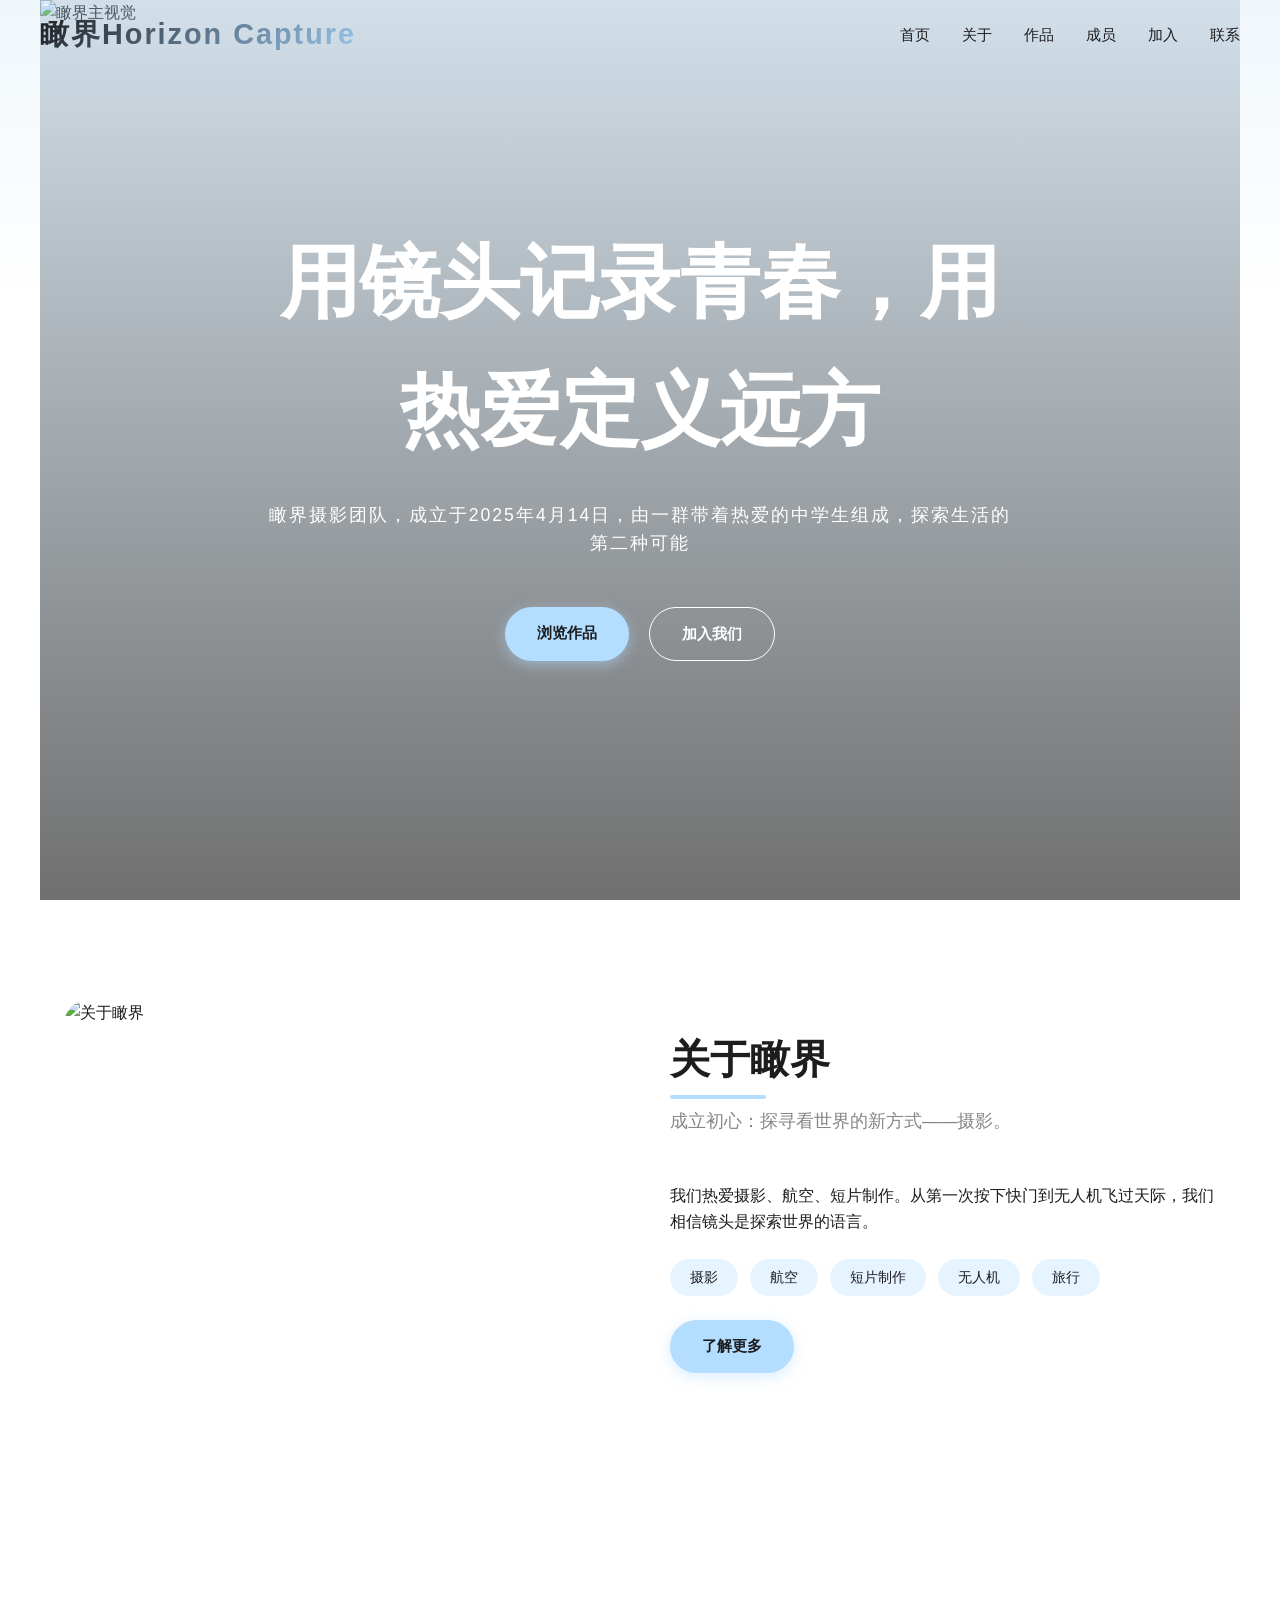
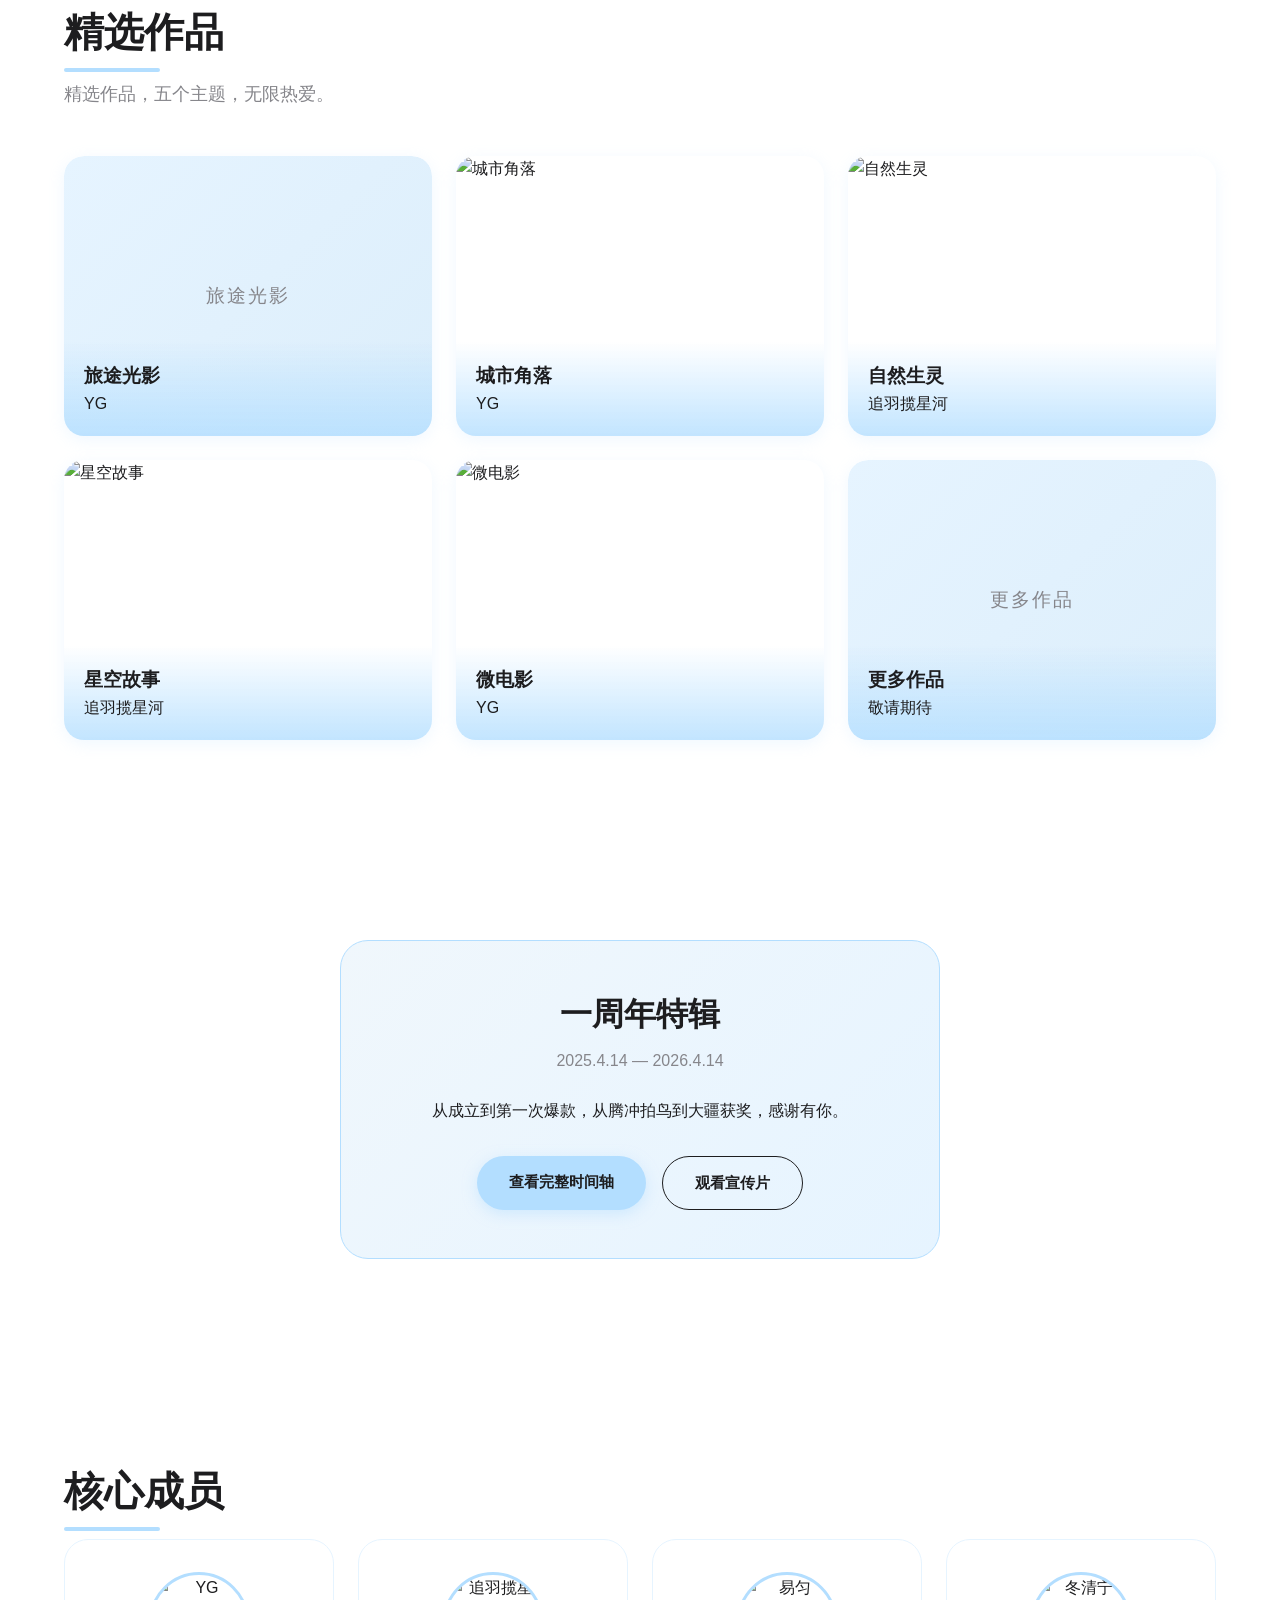
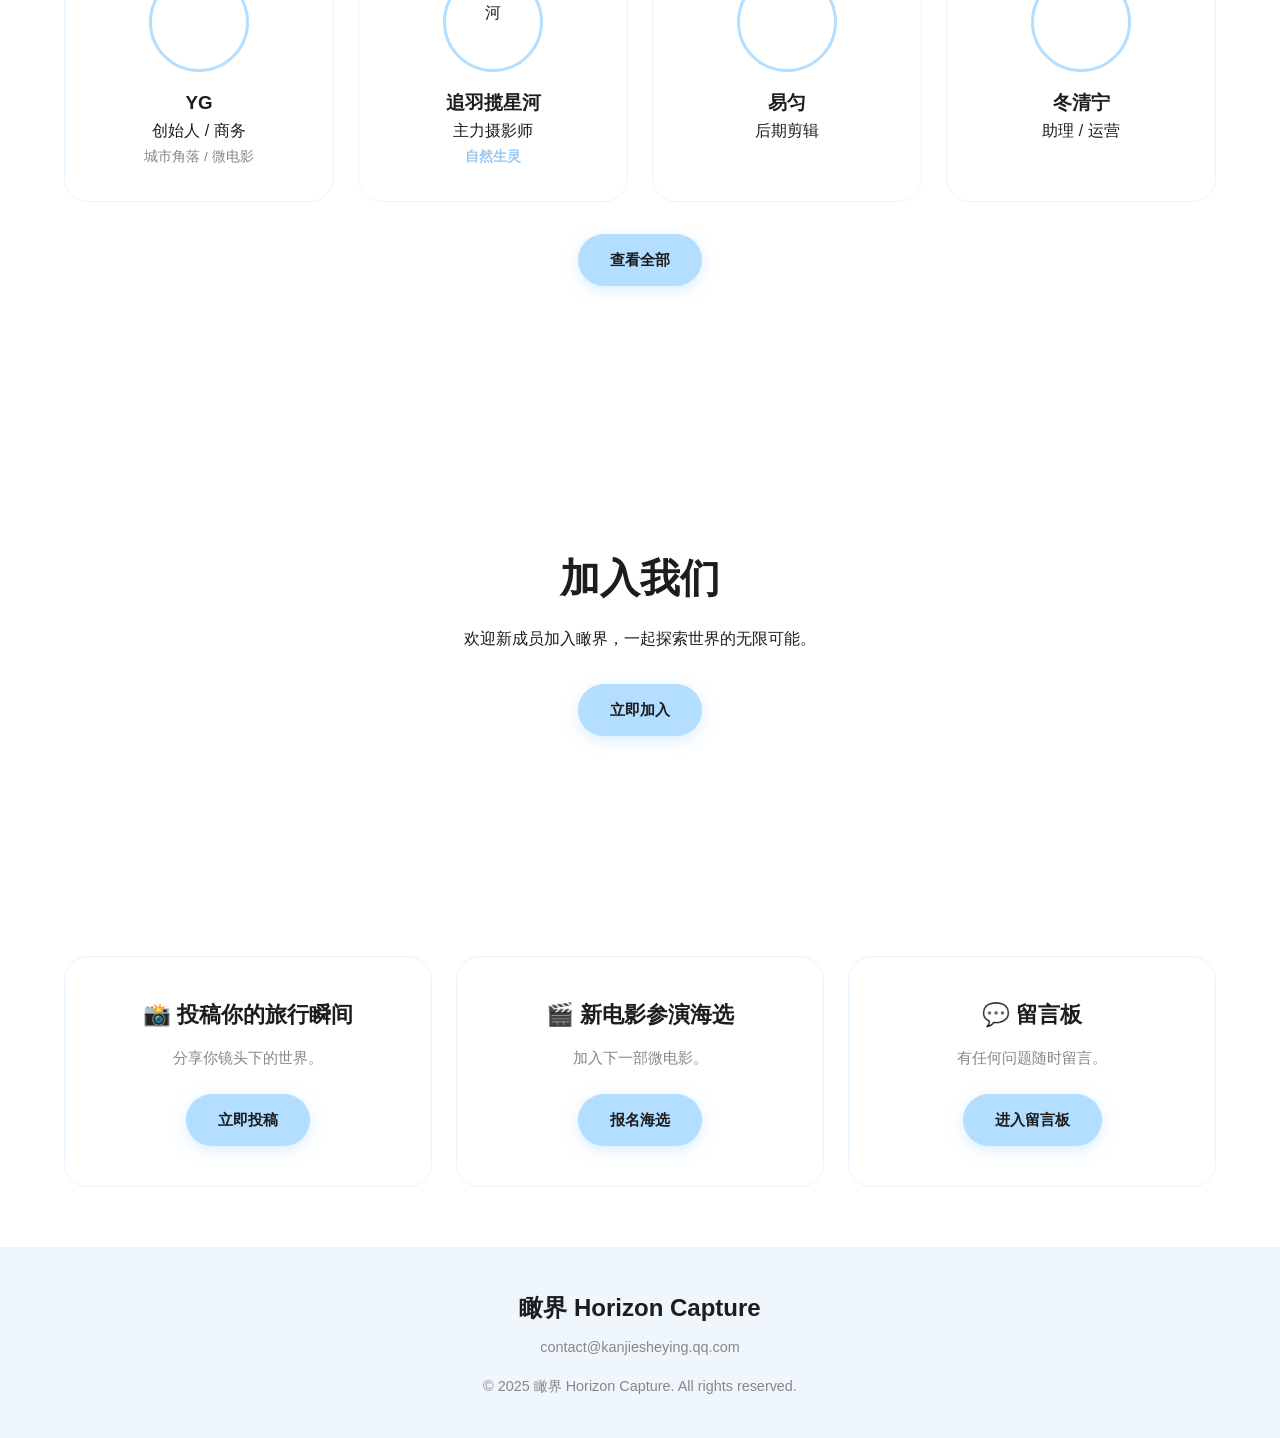
==== commit 09a252e4: "Fix HTML encoding issues in index.html" ====
--- a/index.html
+++ b/index.html
@@ -44,7 +44,7 @@
         <p>我们热爱摄影、航空、短片制作。从第一次按下快门到无人机飞过天际，我们相信镜头是探索世界的语言。</p>
         <div class="tag-list">
           <span class="tag">摄影</span><span class="tag">航空</span><span class="tag">短片制作</span>
-          <span class="tag">无人机</span><span class="tag">旅行</span><span class="tag">足球</span>
+          <span class="tag">无人机</span><span class="tag">旅行</span>
         </div>
         <a href="about.html" class="btn btn-primary" style="margin-top:1.5rem;">了解更多</a>
       </div>
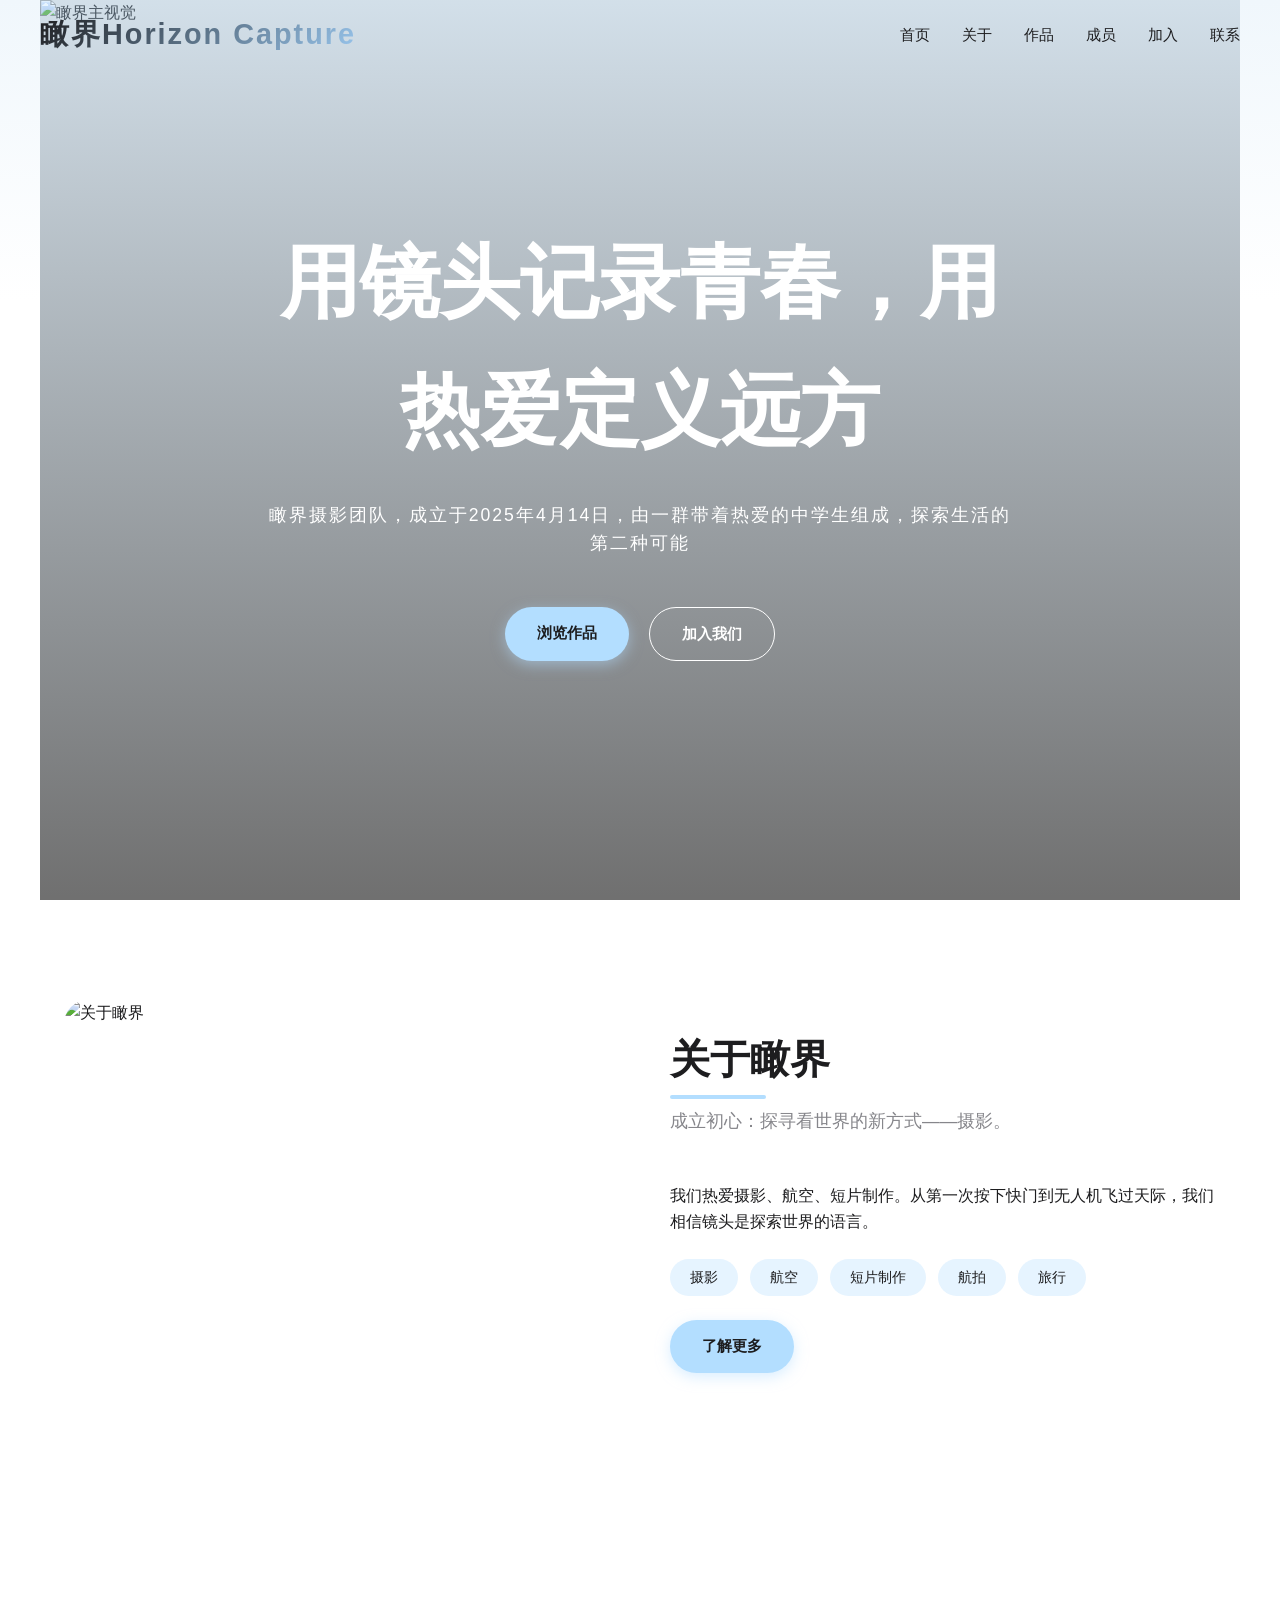
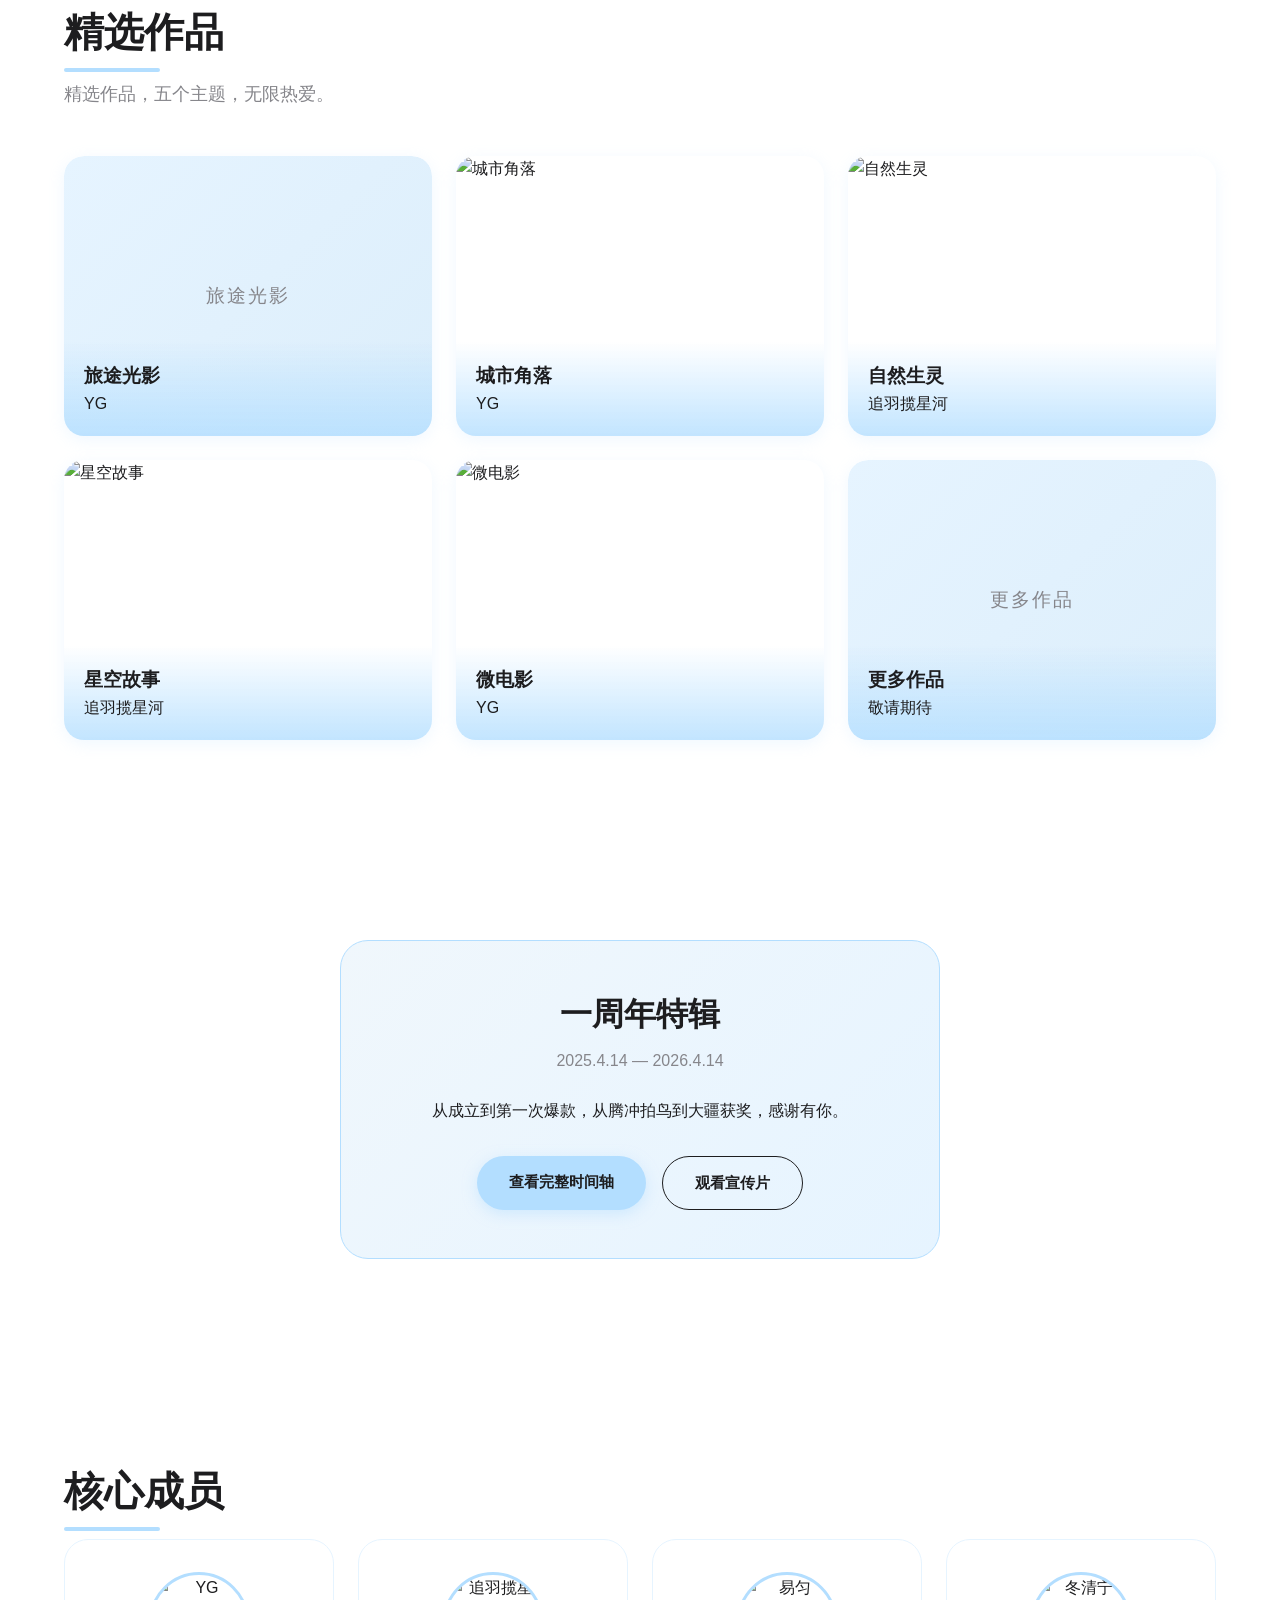
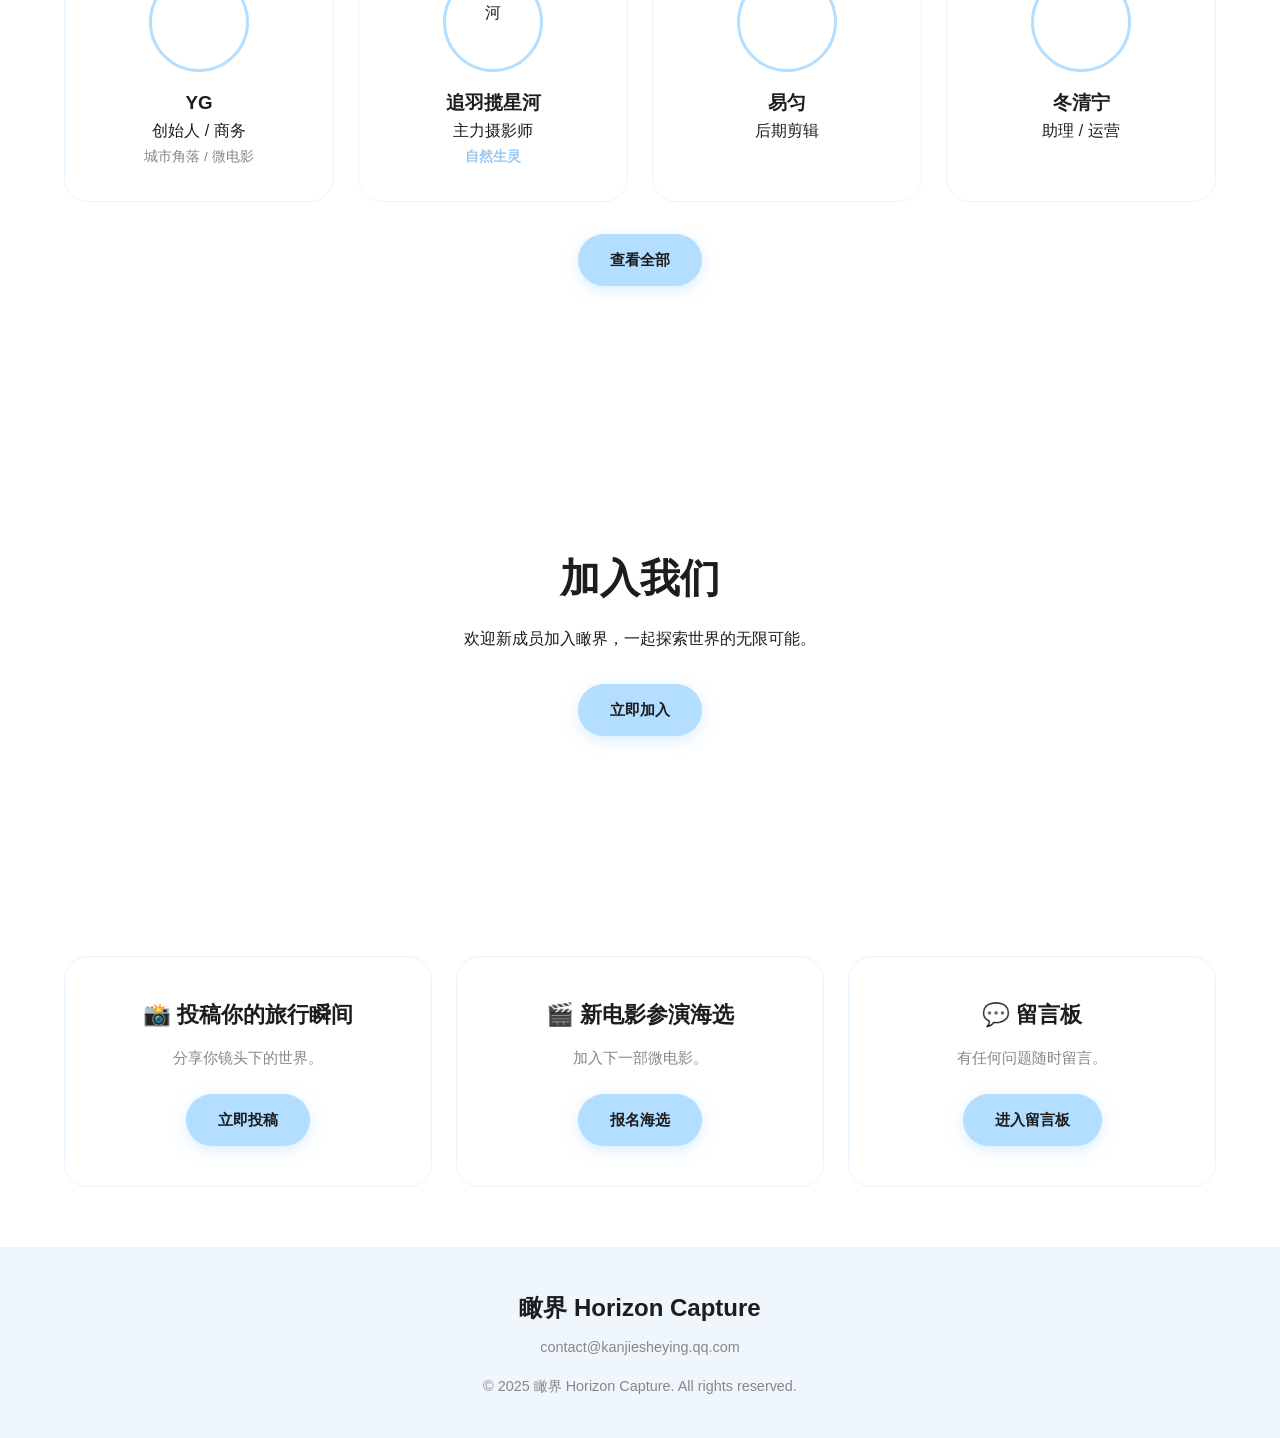
==== commit 543f9fc7: "Update index.html" ====
--- a/index.html
+++ b/index.html
@@ -44,7 +44,7 @@
         <p>我们热爱摄影、航空、短片制作。从第一次按下快门到无人机飞过天际，我们相信镜头是探索世界的语言。</p>
         <div class="tag-list">
           <span class="tag">摄影</span><span class="tag">航空</span><span class="tag">短片制作</span>
-          <span class="tag">无人机</span><span class="tag">旅行</span>
+          <span class="tag">航拍</span><span class="tag">旅行</span>
         </div>
         <a href="about.html" class="btn btn-primary" style="margin-top:1.5rem;">了解更多</a>
       </div>
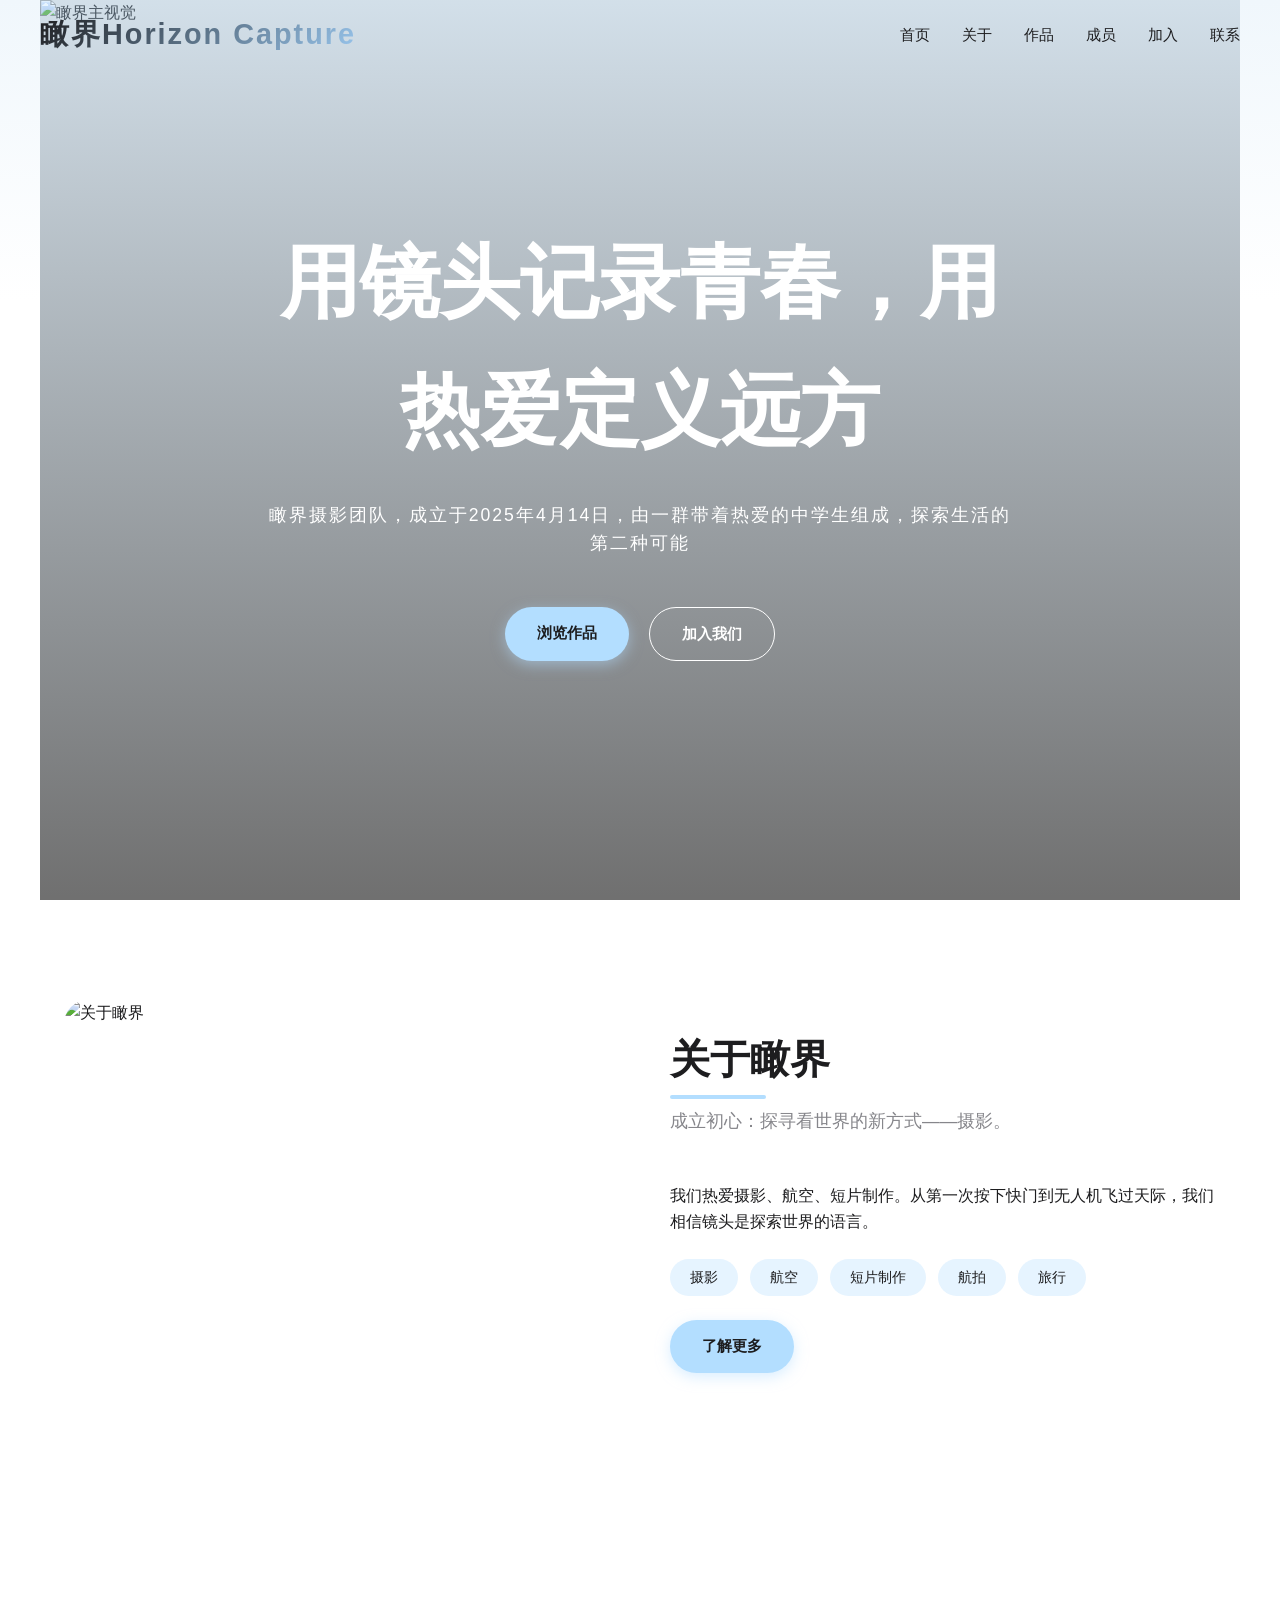
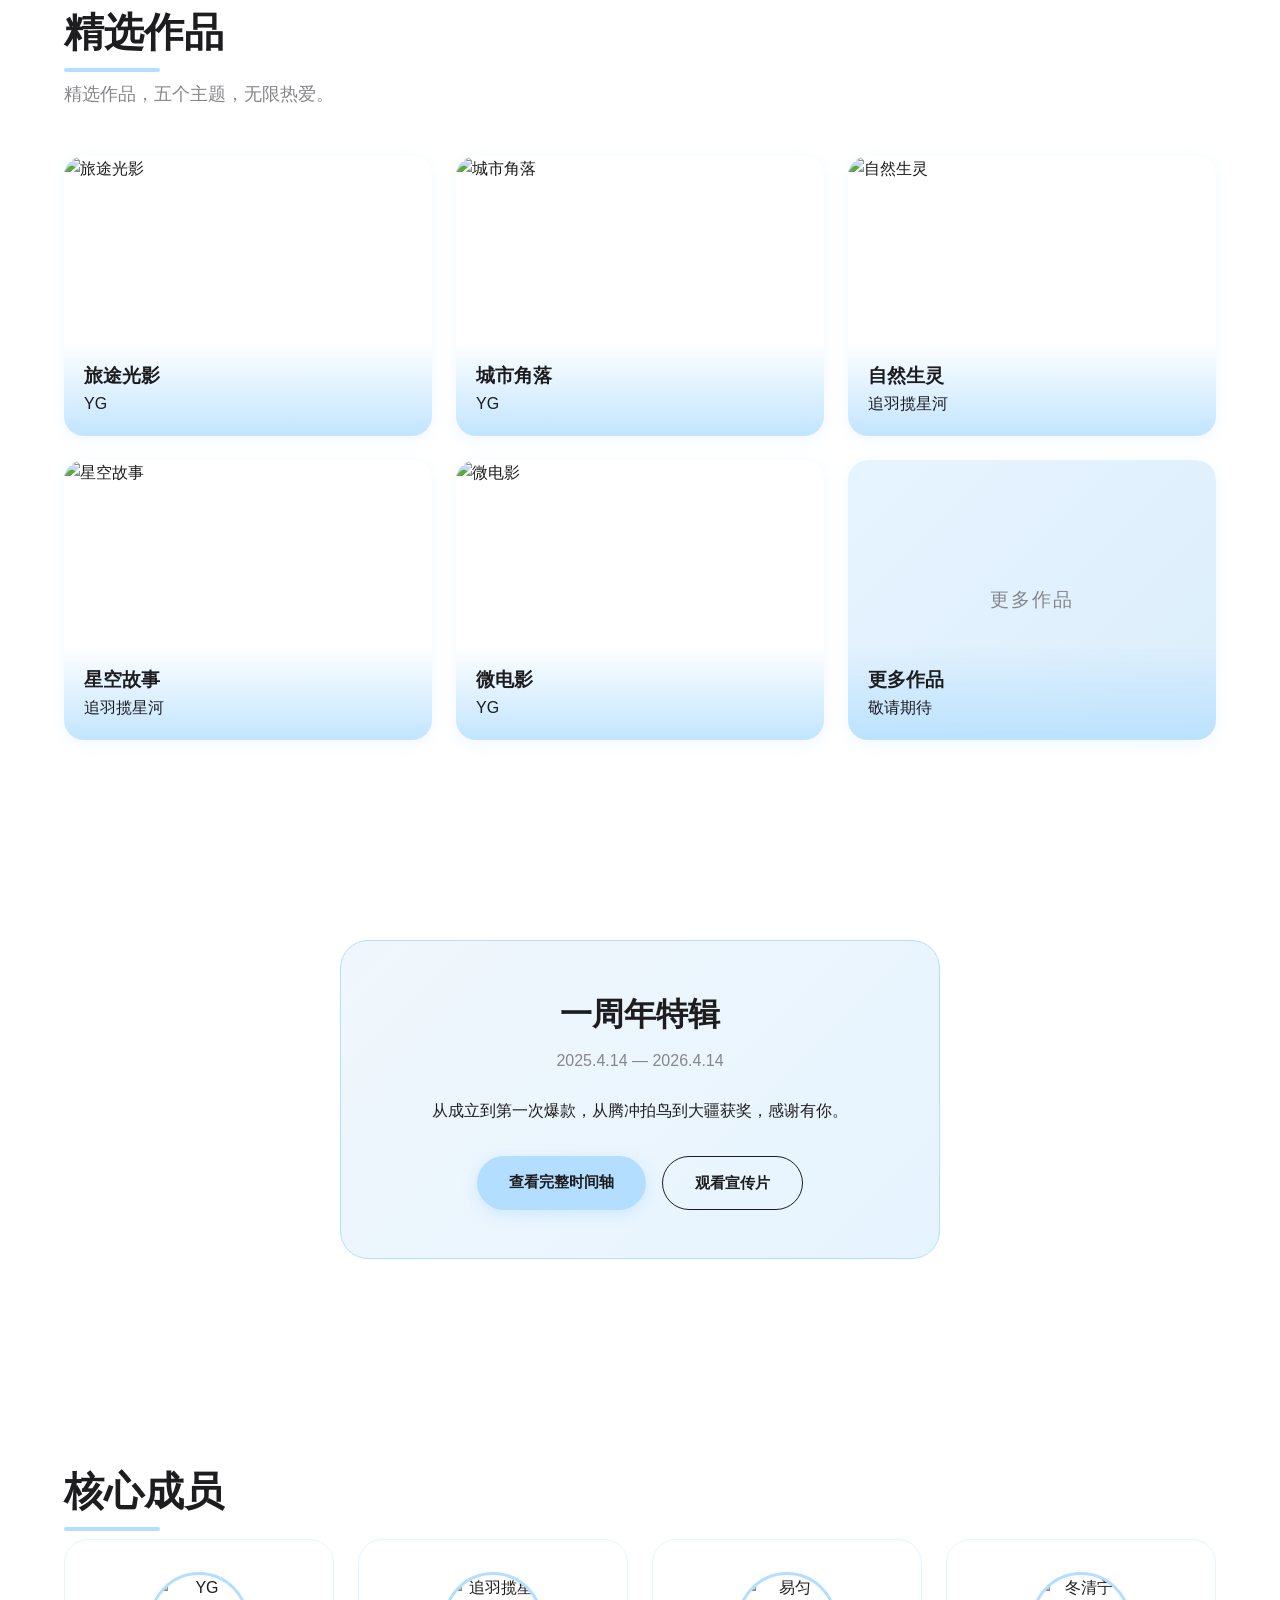
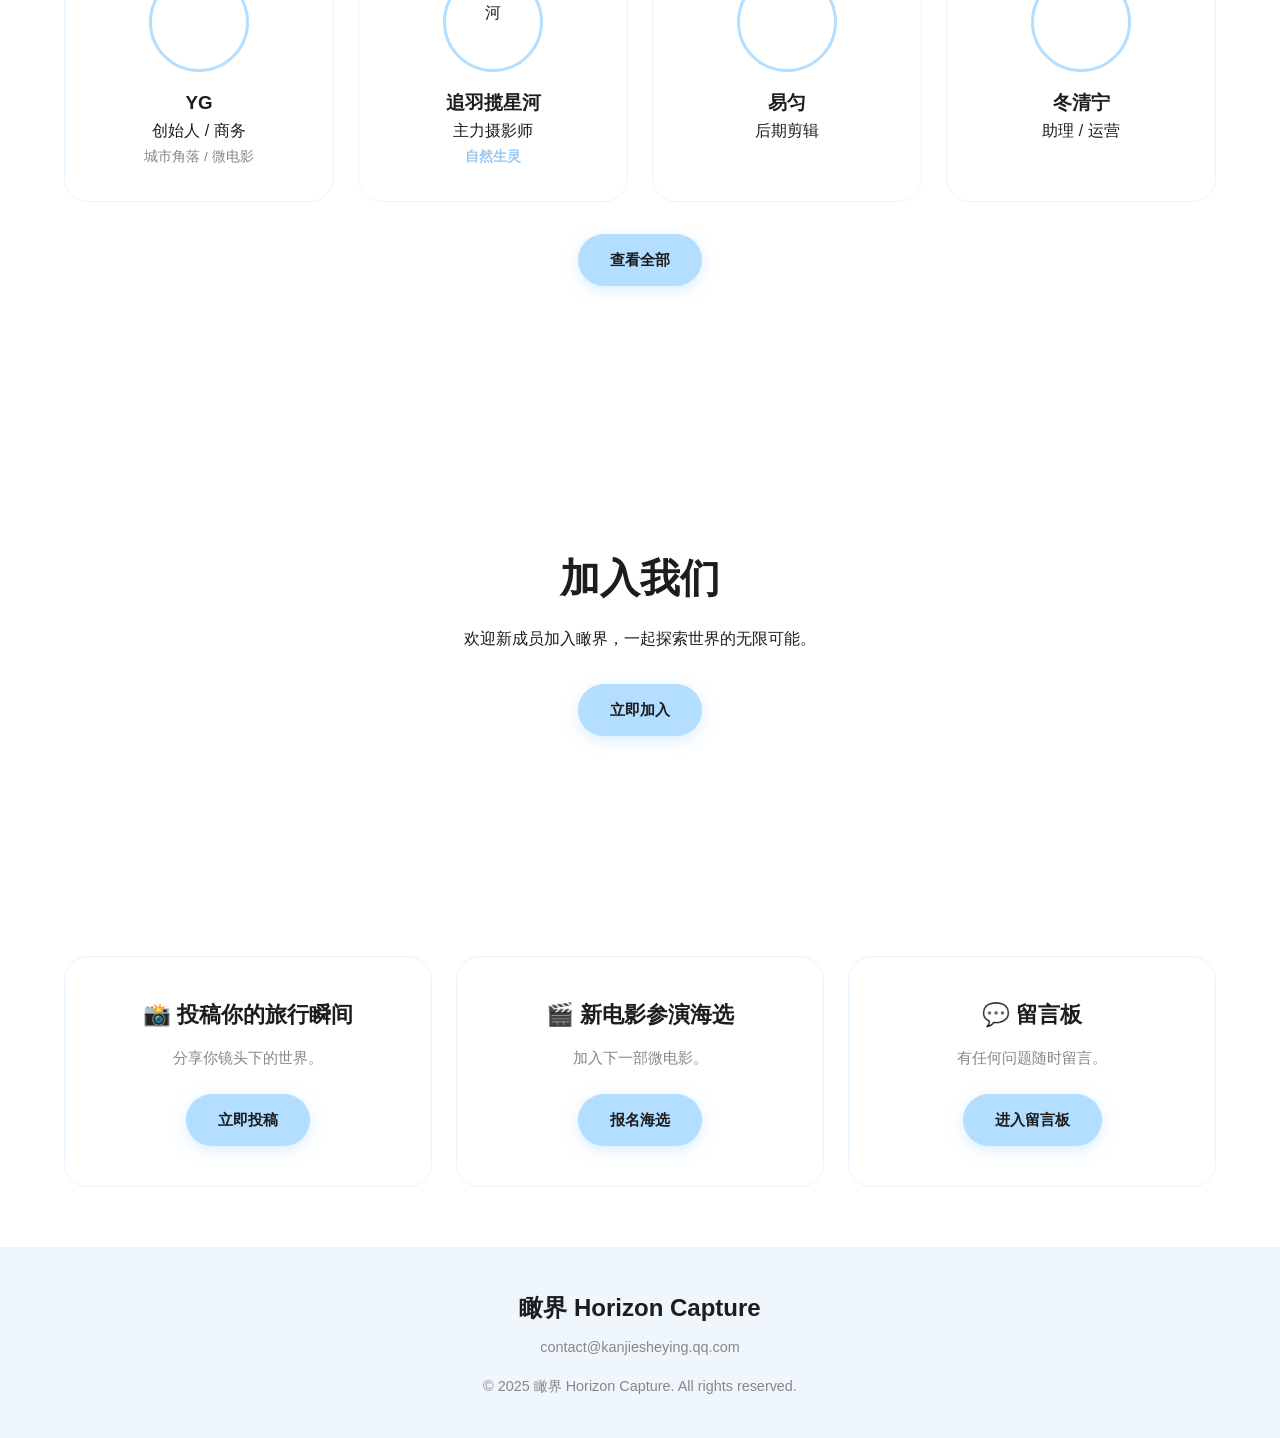
==== commit 4d340ffe: "Update index.html" ====
--- a/index.html
+++ b/index.html
@@ -20,6 +20,7 @@
     </ul>
   </nav>
 
+  <!-- Hero 区域 -->
   <section class="hero" id="hero">
     <img class="hero-bg" src="https://img.cdn1.vip/i/6ad49af3c7749_1792318195.webp" alt="瞰界主视觉">
     <div class="hero-overlay"></div>
@@ -33,6 +34,7 @@
     </div>
   </section>
 
+  <!-- 关于瞰界 -->
   <section data-aos="fade-up">
     <div class="about-grid">
       <div class="about-img" data-aos="fade-right">
@@ -56,32 +58,32 @@
     <h2 class="section-title">精选作品</h2>
     <p class="section-subtitle">精选作品，五个主题，无限热爱。</p>
     <div class="gallery-grid" id="homeGalleryGrid">
-      <!-- 旅途光影（无图） -->
+      <!-- 1. 旅途光影 -->
       <div class="gallery-card" data-set="travel">
-        <div class="placeholder-img" style="height:100%;">旅途光影</div>
+        <img src="" alt="旅途光影" class="random-cover" style="width:100%; height:100%; object-fit:cover;">
         <div class="gallery-info"><h3>旅途光影</h3><p>YG</p></div>
       </div>
-      <!-- 城市角落 -->
+      <!-- 2. 城市角落 -->
       <div class="gallery-card" data-set="city">
         <img src="" alt="城市角落" class="random-cover" style="width:100%; height:100%; object-fit:cover;">
         <div class="gallery-info"><h3>城市角落</h3><p>YG</p></div>
       </div>
-      <!-- 自然生灵 -->
+      <!-- 3. 自然生灵 -->
       <div class="gallery-card" data-set="nature">
         <img src="" alt="自然生灵" class="random-cover" style="width:100%; height:100%; object-fit:cover;">
         <div class="gallery-info"><h3>自然生灵</h3><p>追羽揽星河</p></div>
       </div>
-      <!-- 星空故事 -->
+      <!-- 4. 星空故事 -->
       <div class="gallery-card" data-set="star">
         <img src="" alt="星空故事" class="random-cover" style="width:100%; height:100%; object-fit:cover;">
         <div class="gallery-info"><h3>星空故事</h3><p>追羽揽星河</p></div>
       </div>
-      <!-- 微电影 -->
+      <!-- 5. 微电影 -->
       <div class="gallery-card" data-set="movie">
         <img src="" alt="微电影" class="random-cover" style="width:100%; height:100%; object-fit:cover;">
         <div class="gallery-info"><h3>微电影</h3><p>YG</p></div>
       </div>
-      <!-- 更多作品（无图） -->
+      <!-- 6. 更多作品 -->
       <div class="gallery-card" data-set="more">
         <div class="placeholder-img" style="height:100%;">更多作品</div>
         <div class="gallery-info"><h3>更多作品</h3><p>敬请期待</p></div>
@@ -89,6 +91,7 @@
     </div>
   </section>
 
+  <!-- 一周年 -->
   <section data-aos="fade-up">
     <div class="anniversary-card">
       <h3>一周年特辑</h3>
@@ -101,6 +104,7 @@
     </div>
   </section>
 
+  <!-- 核心成员 -->
   <section data-aos="fade-up">
     <h2 class="section-title">核心成员</h2>
     <div class="team-grid">
@@ -130,6 +134,7 @@
     <div style="text-align:center; margin-top:2rem;"><a href="team.html" class="btn btn-primary">查看全部</a></div>
   </section>
 
+  <!-- 加入我们 -->
   <div class="join-section" data-aos="zoom-in" style="background: linear-gradient(rgba(255,255,255,0.55), rgba(255,255,255,0.55)), url('https://image.fatcattech.cn/i/2026/10/18/ujoqw2.png') center/cover no-repeat;">
     <h2>加入我们</h2>
     <p>欢迎新成员加入瞰界，一起探索世界的无限可能。</p>
@@ -166,7 +171,14 @@
   <script>
     // 图集数据
     const imageSets = {
-      travel: [],
+      travel: [
+        "https://image.fatcattech.cn/i/2026/10/18/wcw7ns.png",
+        "https://image.fatcattech.cn/i/2026/10/18/wcwa3s.png",
+        "https://image.fatcattech.cn/i/2026/10/18/wcwhuz.png",
+        "https://image.fatcattech.cn/i/2026/10/18/wcwfmo.png",
+        "https://image.fatcattech.cn/i/2026/10/18/wcwegn.png",
+        "https://image.fatcattech.cn/i/2026/10/18/wcwlof.png"
+      ],
       city: [
         "https://image.fatcattech.cn/i/2026/10/18/umxcej.jpg",
         "https://image.fatcattech.cn/i/2026/10/18/umxblg.jpg",
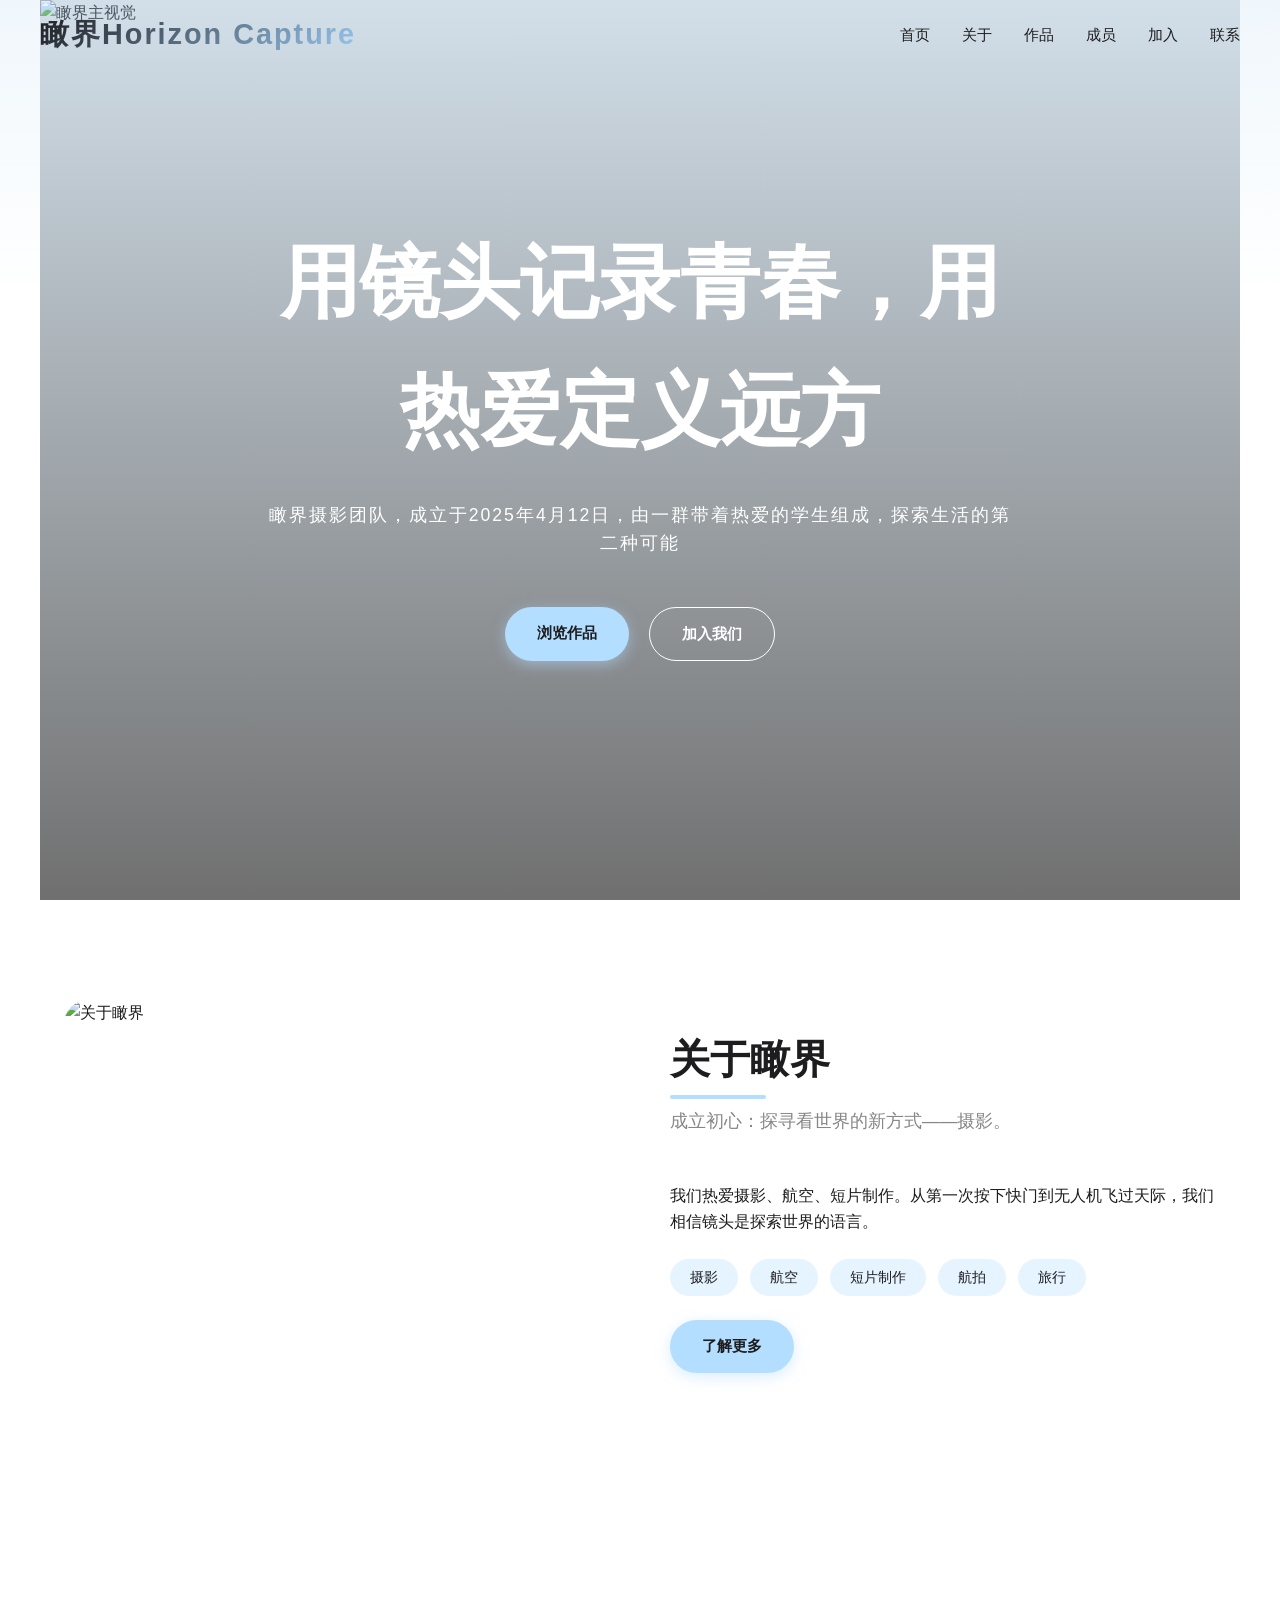
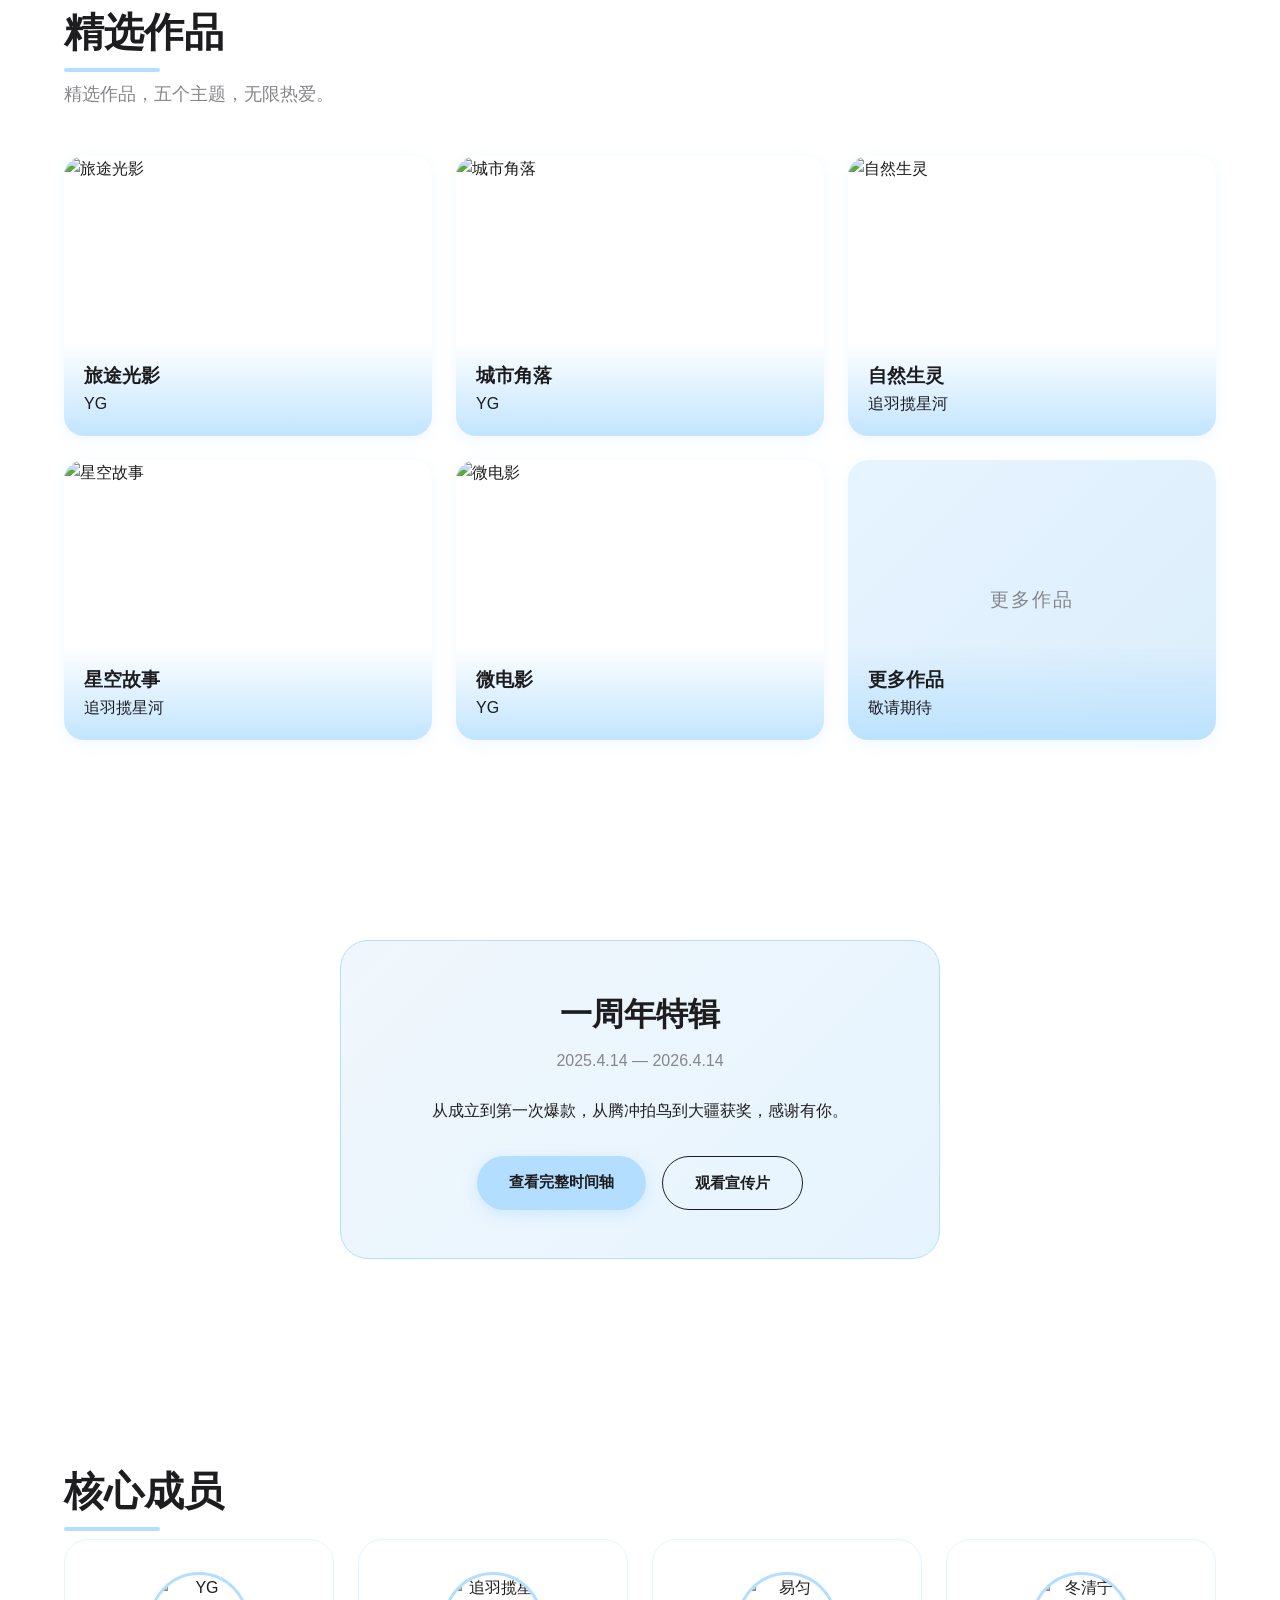
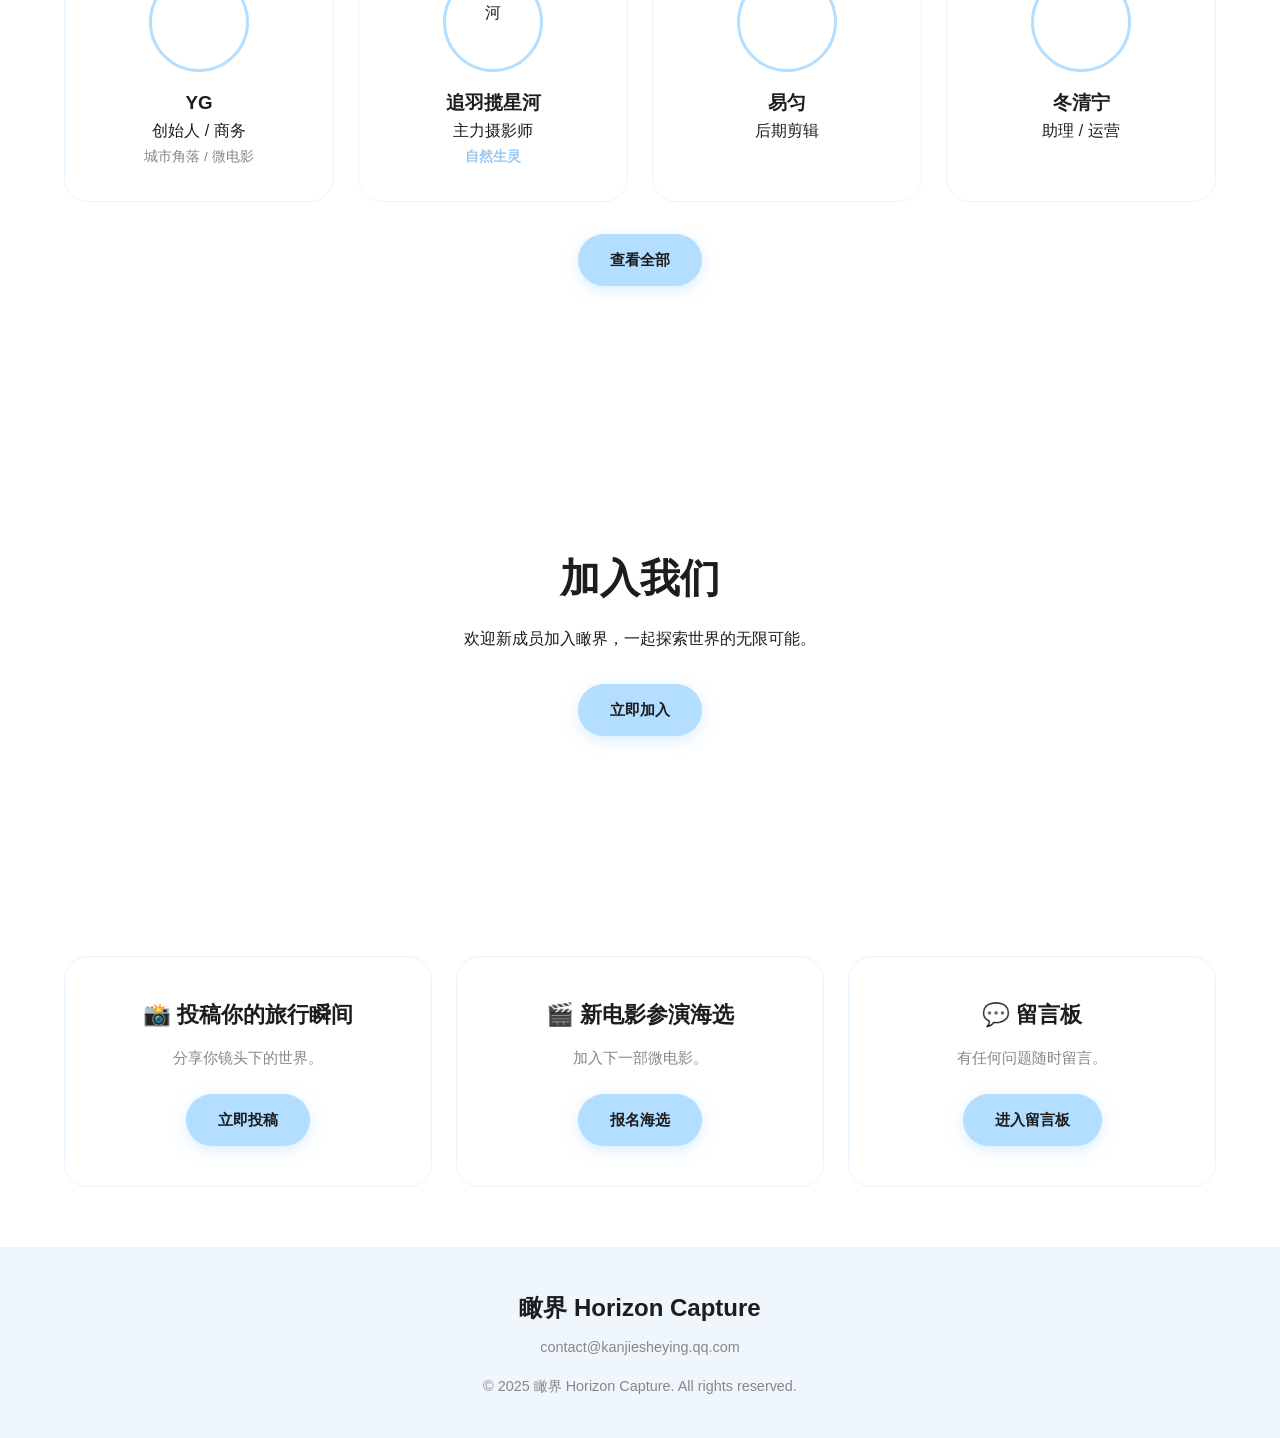
==== commit 8ae7ea4c: "Update print statement from 'Hello' to 'Goodbye'" ====
--- a/index.html
+++ b/index.html
@@ -26,7 +26,7 @@
     <div class="hero-overlay"></div>
     <div class="hero-content">
       <h1 class="hero-title" id="heroTitle">用镜头记录青春，用热爱定义远方</h1>
-      <p class="hero-subtitle" id="heroSubtitle">瞰界摄影团队，成立于2025年4月14日，由一群带着热爱的中学生组成，探索生活的第二种可能</p>
+      <p class="hero-subtitle" id="heroSubtitle">瞰界摄影团队，成立于2025年4月12日，由一群带着热爱的学生组成，探索生活的第二种可能</p>
       <div class="hero-btns">
         <a href="gallery.html" class="btn btn-primary">浏览作品</a>
         <a href="join.html" class="btn btn-outline">加入我们</a>
@@ -141,10 +141,23 @@
     <a href="join.html" class="btn btn-primary">立即加入</a>
   </div>
 
+  <!-- 互动专区 -->
   <div class="interact-grid">
-    <div class="interact-card"><h3>📸 投稿你的旅行瞬间</h3><p>分享你镜头下的世界。</p><a href="#" class="btn btn-primary">立即投稿</a></div>
-    <div class="interact-card"><h3>🎬 新电影参演海选</h3><p>加入下一部微电影。</p><a href="#" class="btn btn-primary">报名海选</a></div>
-    <div class="interact-card"><h3>💬 留言板</h3><p>有任何问题随时留言。</p><a href="#" class="btn btn-primary">进入留言板</a></div>
+    <div class="interact-card">
+      <h3>📸 投稿你的旅行瞬间</h3>
+      <p>分享你镜头下的世界。</p>
+      <a href="https://forms.cloud.microsoft/Pages/ResponsePage.aspx?id=DQSIkWdsW0yxEjajBLZtrQAAAAAAAAAAAANAASIMotRURDJKT0oxNEdDSzg0SlpVQ0JKNlFYRU44TC4u" target="_blank" class="btn btn-primary">立即投稿</a>
+    </div>
+    <div class="interact-card">
+      <h3>🎬 新电影参演海选</h3>
+      <p>加入下一部微电影。</p>
+      <a href="https://forms.cloud.microsoft/Pages/ResponsePage.aspx?id=DQSIkWdsW0yxEjajBLZtrQAAAAAAAAAAAANAASIMotRUMVRNT1c0VVRTQ0JOM1pJWFFYNVY4V1gwOC4u" target="_blank" class="btn btn-primary">报名海选</a>
+    </div>
+    <div class="interact-card">
+      <h3>💬 留言板</h3>
+      <p>有任何问题随时留言。</p>
+      <a href="https://forms.cloud.microsoft/Pages/ResponsePage.aspx?id=DQSIkWdsW0yxEjajBLZtrQAAAAAAAAAAAANAASIMotRURURCU0hRQ1NWQU1aVExEQzJMWFlYRUpWTC4u" target="_blank" class="btn btn-primary">进入留言板</a>
+    </div>
   </div>
 
   <footer>
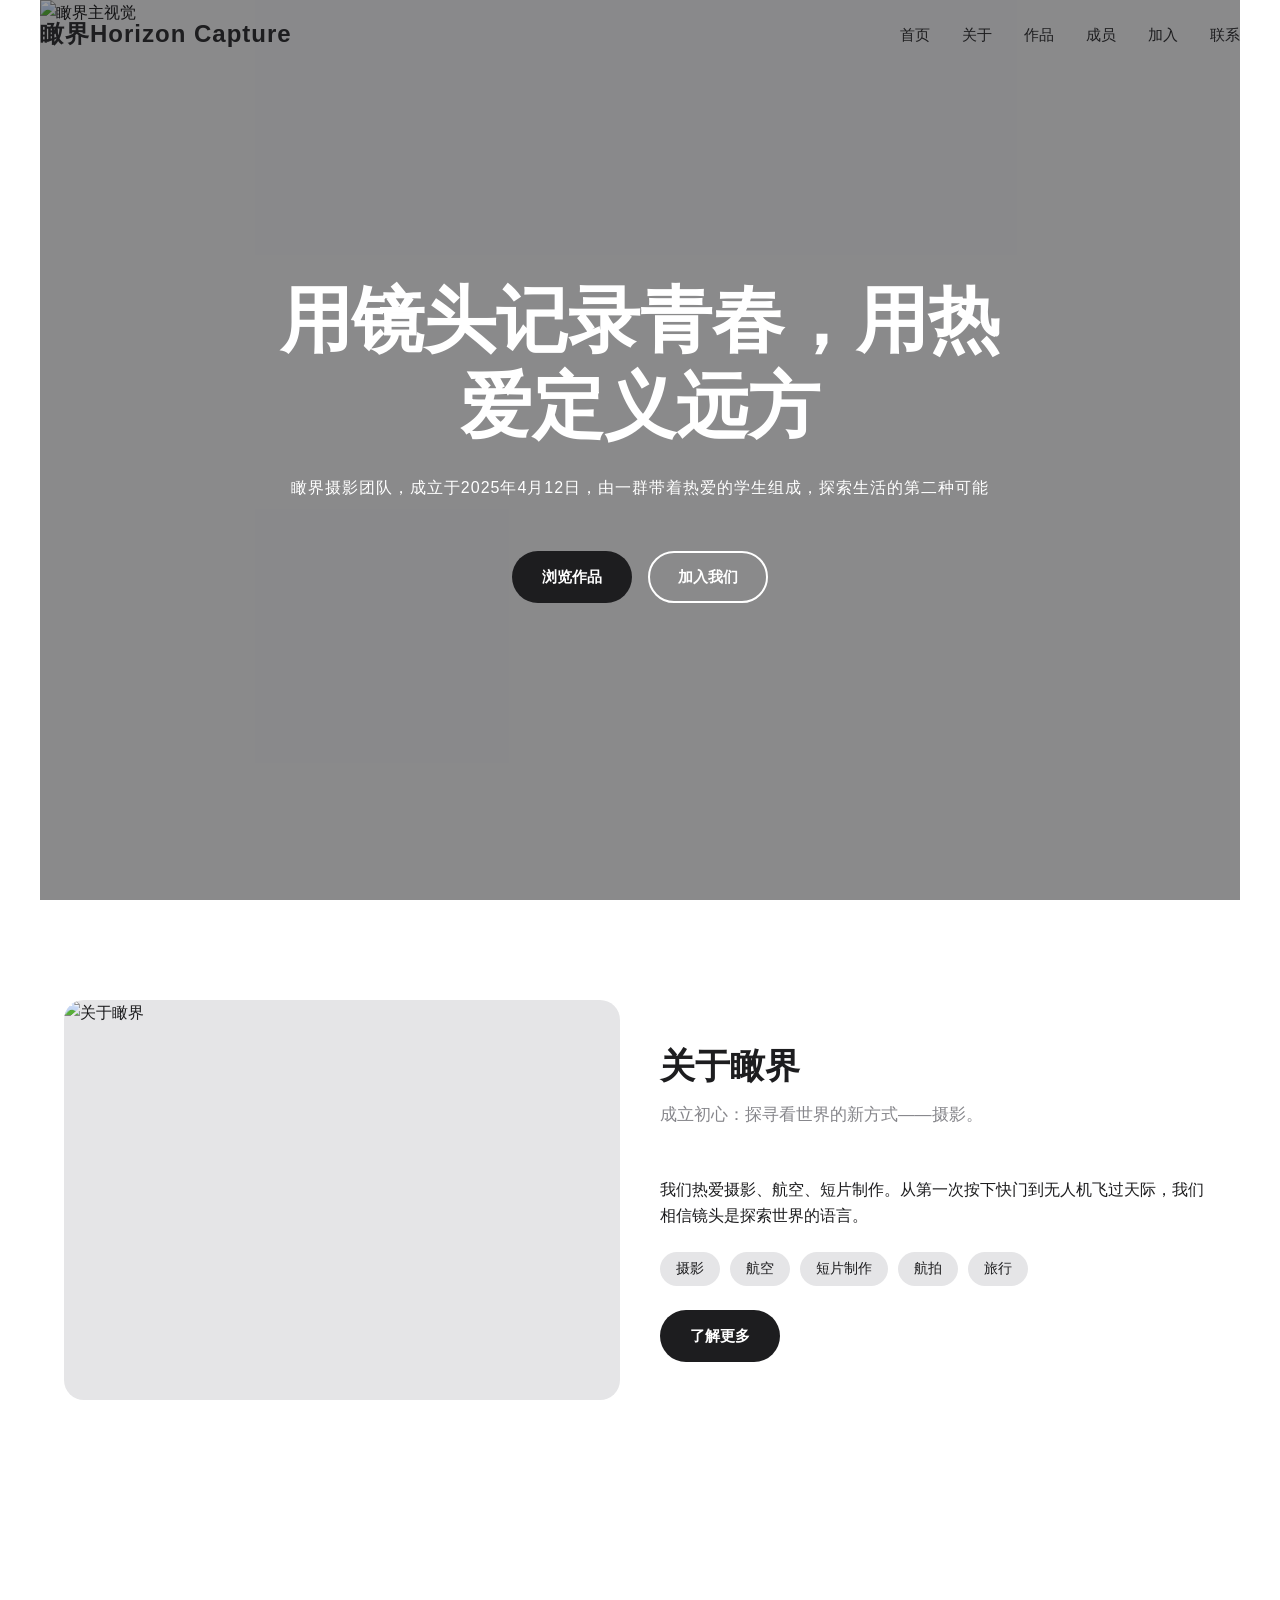
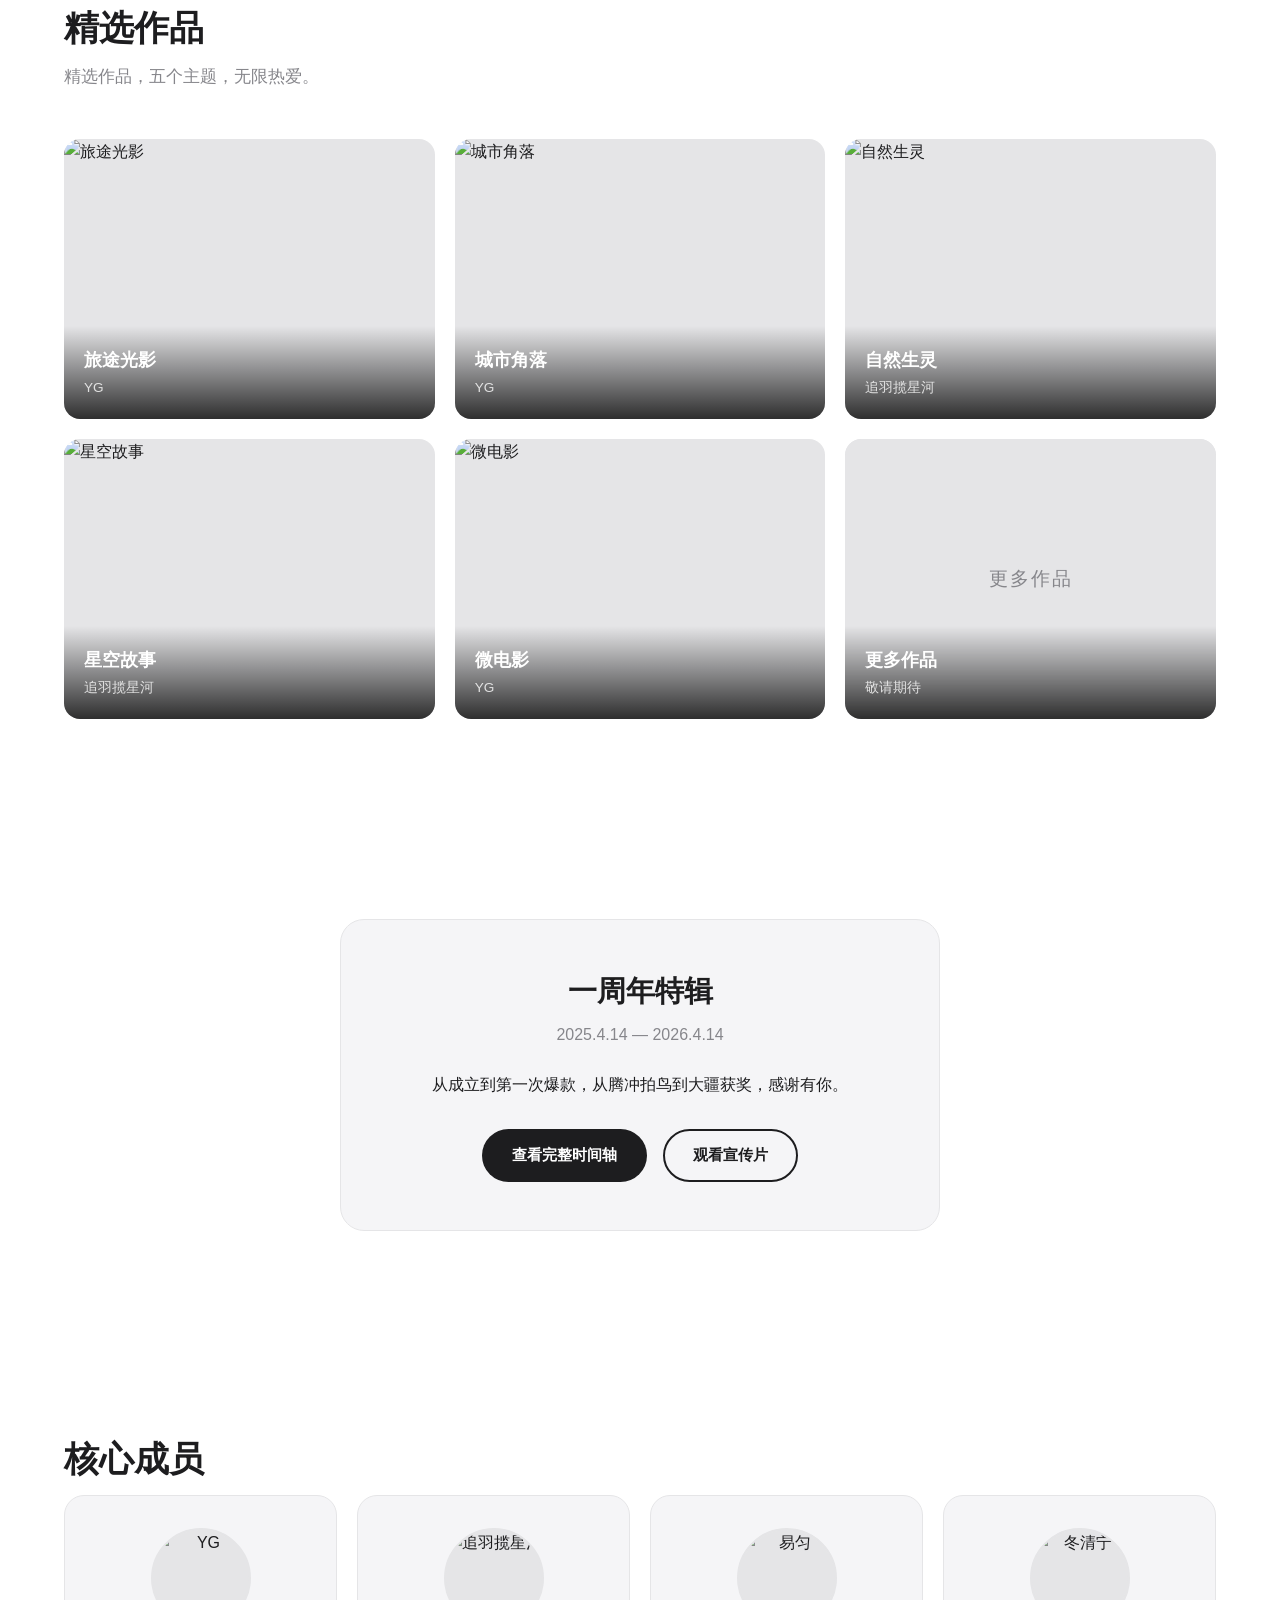
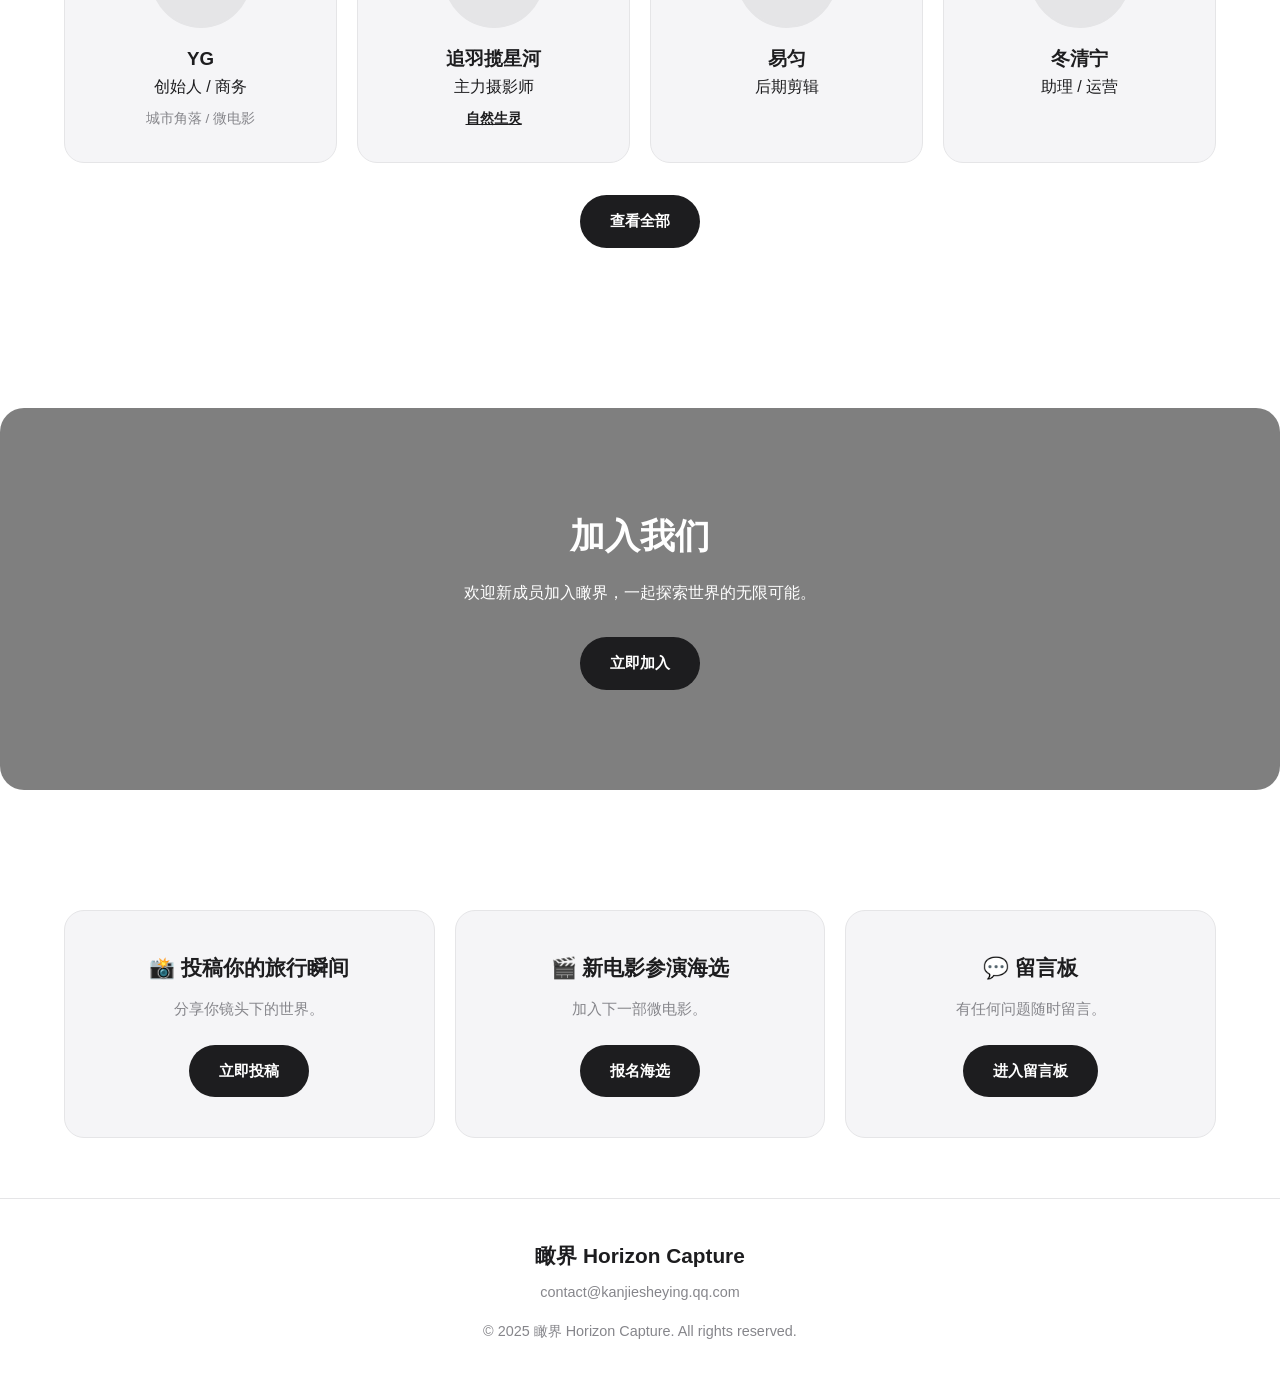
==== commit 793713c8: "Change greeting from 'Hello World' to 'Goodbye World'" ====
--- a/index.html
+++ b/index.html
@@ -3,7 +3,7 @@
 <head>
   <meta charset="UTF-8">
   <meta name="viewport" content="width=device-width, initial-scale=1.0">
-  <title>瞰界 Horizon Capture · 飞行摄影爱好者组织</title>
+  <title>瞰界 Horizon Capture</title>
   <link href="https://unpkg.com/aos@2.3.1/dist/aos.css" rel="stylesheet">
   <link rel="stylesheet" href="css/style.css">
 </head>
--- a/css/style.css
+++ b/css/style.css
@@ -1,19 +1,19 @@
-/* ========== 全局变量 ========== */
+/* ========== 全局变量（黑白灰主题） ========== */
 :root {
   --bg: #ffffff;
   --surface: #f5f5f7;
   --text: #1d1d1f;
   --text-secondary: #86868b;
-  --accent: #b3deff;
-  --accent-deep: #9ac8f0;
-  --accent-light: #e6f4ff;
-  --accent-soft: #f0f7fc;
-  --glass-bg: rgba(255, 255, 255, 0.72);
+  --accent: #1d1d1f;        /* 主色：深灰黑 */
+  --accent-hover: #000000;  /* 悬停色：纯黑 */
+  --accent-light: #e5e5e7;  /* 浅灰：边框/底色 */
+  --accent-soft: #fafafa;   /* 极浅灰：背景层 */
+  --glass-bg: rgba(255, 255, 255, 0.8);
   --glass-blur: saturate(180%) blur(20px);
   --max-width: 1200px;
   --nav-h: 70px;
-  --placeholder-bg: #e0e0e0;
-  --placeholder-text: #999;
+  --placeholder-bg: #e5e5e7;
+  --placeholder-text: #86868b;
 }
 
 /* ========== 全局样式 ========== */
@@ -24,20 +24,30 @@
 }
 
 body {
-  font-family: -apple-system, BlinkMacSystemFont, "Segoe UI", Roboto, "Helvetica Neue", Arial, sans-serif;
-  background: linear-gradient(180deg, var(--accent-soft) 0%, var(--bg) 300px, var(--bg) 100%);
+  /* 适配所有系统的字体栈 */
+  font-family: -apple-system, BlinkMacSystemFont, "Segoe UI", Roboto, "Helvetica Neue", Arial, "Noto Sans", "PingFang SC", "Hiragino Sans GB", "Microsoft YaHei", sans-serif;
+  background: var(--bg);
   color: var(--text);
   line-height: 1.6;
   overflow-x: hidden;
+  -webkit-font-smoothing: antialiased;
+  -moz-osx-font-smoothing: grayscale;
+}
+
+/* 全局图片防溢出 */
+img {
+  max-width: 100%;
+  height: auto;
+  display: block;
 }
 
 /* ========== 占位图片 ========== */
 .placeholder-img {
-  background: linear-gradient(135deg, var(--accent-light) 0%, #dceefb 100%);
+  background: var(--placeholder-bg);
   display: flex;
   align-items: center;
   justify-content: center;
-  color: var(--text-secondary);
+  color: var(--placeholder-text);
   font-size: 1.2rem;
   font-weight: 500;
   letter-spacing: 2px;
@@ -62,30 +72,25 @@
 }
 
 .navbar.scrolled {
-  background: rgba(255, 255, 255, 0.75);
-  backdrop-filter: var(--glass-blur);
-  -webkit-backdrop-filter: var(--glass-blur);
-  border-bottom: 1px solid var(--accent);
-}
-
-/* 子页面实底导航栏：默认就有背景，不依赖滚动 */
-.navbar.solid {
-  background: rgba(255, 255, 255, 0.88);
+  background: var(--glass-bg);
   backdrop-filter: var(--glass-blur);
   -webkit-backdrop-filter: var(--glass-blur);
   border-bottom: 1px solid var(--accent-light);
 }
 
+.navbar.solid {
+  background: var(--glass-bg);
+  backdrop-filter: var(--glass-blur);
+  -webkit-backdrop-filter: var(--glass-blur);
+  border-bottom: 1px solid var(--accent-light);
+}
+
 .logo {
-  font-size: 1.8rem;
-  font-weight: 700;
-  letter-spacing: 2px;
+  font-size: 1.5rem;
+  font-weight: 800;
+  letter-spacing: 1px;
   color: var(--text);
   text-decoration: none;
-  background: linear-gradient(135deg, var(--text) 0%, var(--accent-deep) 100%);
-  -webkit-background-clip: text;
-  -webkit-text-fill-color: transparent;
-  background-clip: text;
 }
 
 .nav-links {
@@ -100,75 +105,73 @@
   font-weight: 500;
   font-size: 0.95rem;
   transition: color 0.2s;
-  position: relative;
 }
 
 .nav-links a:hover {
-  color: var(--accent-deep);
-}
-
-.nav-links a::after {
-  content: '';
-  position: absolute;
-  bottom: -4px;
-  left: 0;
-  width: 0;
-  height: 2px;
-  background: var(--accent-deep);
-  transition: width 0.3s;
-}
-
-.nav-links a:hover::after {
-  width: 100%;
+  color: var(--text-secondary);
+}
+
+/* 汉堡菜单按钮（JS 动态注入，默认隐藏） */
+.mobile-menu-btn {
+  display: none;
+  background: none;
+  border: none;
+  font-size: 1.5rem;
+  cursor: pointer;
+  color: var(--text);
+  padding: 8px;
 }
 
 /* ========== 按钮 ========== */
 .btn {
   display: inline-block;
-  padding: 14px 32px;
+  padding: 12px 28px;
   border-radius: 40px;
   font-weight: 600;
   font-size: 0.95rem;
   text-decoration: none;
   transition: all 0.3s;
   cursor: pointer;
-  border: none;
+  border: 2px solid transparent;
+  text-align: center;
 }
 
 .btn-primary {
   background: var(--accent);
-  color: var(--text);
-  box-shadow: 0 4px 14px rgba(179, 222, 255, 0.5);
+  color: #fff;
 }
 
 .btn-primary:hover {
-  background: var(--accent-deep);
-  color: #fff;
+  background: var(--accent-hover);
   transform: translateY(-2px);
-  box-shadow: 0 8px 24px rgba(154, 200, 240, 0.5);
+  box-shadow: 0 4px 12px rgba(0,0,0,0.15);
 }
 
 .btn-outline {
-  border: 1.5px solid #fff;
+  border-color: #fff;
   color: #fff;
   background: transparent;
 }
 
 .btn-outline:hover {
-  background: var(--accent);
-  color: var(--text);
-  border-color: var(--accent);
+  background: #fff;
+  color: var(--text);
 }
 
 .btn-outline-dark {
-  color: var(--text);
   border-color: var(--text);
+  color: var(--text);
+  background: transparent;
 }
 
 .btn-outline-dark:hover {
   background: var(--accent);
-  color: var(--text);
-  border-color: var(--accent);
+  color: #fff;
+}
+
+.btn-large {
+  padding: 16px 40px;
+  font-size: 1.1rem;
 }
 
 /* ========== Hero ========== */
@@ -198,7 +201,7 @@
   left: 0;
   width: 100%;
   height: 100%;
-  background: linear-gradient(180deg, rgba(179, 222, 255, 0.3) 0%, rgba(0, 0, 0, 0.5) 100%);
+  background: rgba(0, 0, 0, 0.4);
   z-index: 0;
 }
 
@@ -211,22 +214,22 @@
 }
 
 .hero-title {
-  font-size: clamp(2.5rem, 7vw, 5rem);
-  font-weight: 700;
+  font-size: clamp(2.2rem, 6vw, 4.5rem);
+  font-weight: 800;
   margin-bottom: 1rem;
-  opacity: 0;
+  line-height: 1.2;
 }
 
 .hero-subtitle {
-  font-size: 1.1rem;
-  letter-spacing: 2px;
+  font-size: 1rem;
+  letter-spacing: 1px;
   margin-bottom: 2.5rem;
-  opacity: 0;
+  opacity: 0.9;
 }
 
 .hero-btns {
   display: flex;
-  gap: 20px;
+  gap: 16px;
   justify-content: center;
   flex-wrap: wrap;
 }
@@ -239,26 +242,13 @@
 }
 
 .section-title {
-  font-size: 2.5rem;
-  font-weight: 700;
-  margin-bottom: 1rem;
-  position: relative;
-  display: inline-block;
-}
-
-.section-title::after {
-  content: '';
-  position: absolute;
-  bottom: -8px;
-  left: 0;
-  width: 60%;
-  height: 4px;
-  background: var(--accent);
-  border-radius: 2px;
+  font-size: 2.2rem;
+  font-weight: 800;
+  margin-bottom: 0.5rem;
 }
 
 .section-subtitle {
-  font-size: 1.1rem;
+  font-size: 1.05rem;
   color: var(--text-secondary);
   margin-bottom: 3rem;
 }
@@ -267,26 +257,27 @@
 .about-grid {
   display: grid;
   grid-template-columns: 1fr 1fr;
-  gap: 60px;
+  gap: 40px;
   align-items: center;
 }
 
 .about-img {
-  border-radius: 24px;
+  border-radius: 20px;
   overflow: hidden;
   height: 400px;
+  background: var(--placeholder-bg);
 }
 
 .tag-list {
   display: flex;
   flex-wrap: wrap;
-  gap: 12px;
+  gap: 10px;
   margin-top: 1.5rem;
 }
 
 .tag {
   background: var(--accent-light);
-  padding: 8px 20px;
+  padding: 6px 16px;
   border-radius: 20px;
   font-size: 0.85rem;
   color: var(--text);
@@ -297,22 +288,22 @@
 .gallery-grid {
   display: grid;
   grid-template-columns: repeat(3, 1fr);
-  gap: 24px;
+  gap: 20px;
 }
 
 .gallery-card {
   position: relative;
-  border-radius: 20px;
+  border-radius: 16px;
   overflow: hidden;
   cursor: pointer;
-  transition: transform 0.4s cubic-bezier(0.2, 0.9, 0.4, 1), box-shadow 0.4s;
+  transition: transform 0.3s, box-shadow 0.3s;
   height: 280px;
-  box-shadow: 0 4px 16px rgba(179, 222, 255, 0.2);
+  background: var(--placeholder-bg);
 }
 
 .gallery-card:hover {
-  transform: scale(1.03);
-  box-shadow: 0 12px 32px rgba(179, 222, 255, 0.4);
+  transform: translateY(-4px);
+  box-shadow: 0 12px 24px rgba(0, 0, 0, 0.1);
 }
 
 .gallery-info {
@@ -321,24 +312,34 @@
   left: 0;
   right: 0;
   padding: 20px;
-  background: linear-gradient(transparent, rgba(179, 222, 255, 0.8));
-  color: var(--text);
+  background: linear-gradient(transparent, rgba(0, 0, 0, 0.8));
+  color: #fff;
+}
+
+.gallery-info h3 {
+  font-size: 1.1rem;
+  margin-bottom: 0.2rem;
+}
+
+.gallery-info p {
+  font-size: 0.85rem;
+  opacity: 0.8;
 }
 
 /* 一周年卡片 */
 .anniversary-card {
-  background: linear-gradient(135deg, var(--accent-soft) 0%, var(--accent-light) 100%);
-  border-radius: 28px;
+  background: var(--surface);
+  border-radius: 24px;
   padding: 48px 40px;
   text-align: center;
   max-width: 600px;
   margin: 0 auto;
-  border: 1px solid var(--accent);
+  border: 1px solid var(--accent-light);
 }
 
 .anniversary-card h3 {
-  font-size: 2rem;
-  font-weight: 700;
+  font-size: 1.8rem;
+  font-weight: 800;
   margin-bottom: 0.5rem;
 }
 
@@ -360,22 +361,20 @@
 .team-grid {
   display: grid;
   grid-template-columns: repeat(4, 1fr);
-  gap: 24px;
+  gap: 20px;
 }
 
 .team-card {
   text-align: center;
-  background: var(--bg);
-  border-radius: 24px;
+  background: var(--surface);
+  border-radius: 20px;
   padding: 32px 16px;
-  transition: transform 0.3s, box-shadow 0.3s;
+  transition: transform 0.3s;
   border: 1px solid var(--accent-light);
 }
 
 .team-card:hover {
-  transform: translateY(-8px);
-  box-shadow: 0 16px 36px rgba(179, 222, 255, 0.3);
-  border-color: var(--accent);
+  transform: translateY(-4px);
 }
 
 .team-avatar {
@@ -384,88 +383,93 @@
   border-radius: 50%;
   margin: 0 auto 1rem;
   overflow: hidden;
-  border: 3px solid var(--accent);
+  border: 2px solid var(--accent-light);
+  background: var(--placeholder-bg);
 }
 
 .member-link {
-  color: var(--accent-deep);
+  color: var(--text);
   font-size: 0.85rem;
-  text-decoration: none;
+  text-decoration: underline;
   font-weight: 600;
+  display: inline-block;
+  margin-top: 8px;
 }
 
 .member-pending {
   font-size: 0.85rem;
   color: var(--text-secondary);
+  display: inline-block;
+  margin-top: 8px;
 }
 
 /* Join CTA */
 .join-section {
-  background: linear-gradient(135deg, var(--accent) 0%, var(--accent-deep) 100%);
-  text-align: center;
-  color: var(--text);
-  border-radius: 32px;
+  background: #000; /* 纯黑底或使用深灰占位 */
+  text-align: center;
+  color: #fff;
+  border-radius: 24px;
   margin: 60px auto;
   padding: 100px 24px;
   position: relative;
   overflow: hidden;
 }
 
-.join-bg-placeholder {
+.join-section::before {
+  content: '';
   position: absolute;
-  top: 0;
-  left: 0;
-  width: 100%;
-  height: 100%;
-  opacity: 0.15;
-  font-size: 1.5rem;
+  inset: 0;
+  background: rgba(0,0,0,0.5); /* 加深遮罩让文字更清晰 */
+  z-index: 1;
 }
 
 .join-section h2 {
-  font-size: 2.5rem;
+  font-size: 2.2rem;
   margin-bottom: 1rem;
   position: relative;
-  z-index: 1;
+  z-index: 2;
 }
 
 .join-section p {
   margin-bottom: 2rem;
   position: relative;
-  z-index: 1;
+  z-index: 2;
 }
 
 .join-section .btn {
   position: relative;
-  z-index: 1;
+  z-index: 2;
+}
+
+.join-bg-placeholder {
+  display: none;
 }
 
 /* 互动卡片 */
 .interact-grid {
   display: grid;
   grid-template-columns: repeat(3, 1fr);
-  gap: 24px;
+  gap: 20px;
   max-width: var(--max-width);
   margin: 0 auto;
   padding: 60px 24px;
 }
 
 .interact-card {
-  background: var(--bg);
-  border-radius: 24px;
+  background: var(--surface);
+  border-radius: 20px;
   padding: 40px 24px;
   text-align: center;
-  transition: transform 0.3s, box-shadow 0.3s;
+  transition: transform 0.3s;
   border: 1px solid var(--accent-light);
 }
 
 .interact-card:hover {
-  transform: translateY(-6px);
-  box-shadow: 0 16px 36px rgba(179, 222, 255, 0.3);
-  border-color: var(--accent);
+  transform: translateY(-4px);
 }
 
 .interact-card h3 {
-  font-size: 1.4rem;
+  font-size: 1.3rem;
   margin-bottom: 0.8rem;
 }
 
@@ -480,14 +484,14 @@
   padding: 40px 24px;
   text-align: center;
   color: var(--text-secondary);
-  border-top: 2px solid var(--accent-light);
-  background: var(--accent-soft);
+  border-top: 1px solid var(--accent-light);
+  background: var(--bg);
   font-size: 0.9rem;
 }
 
 .footer-logo {
-  font-size: 1.5rem;
-  font-weight: 700;
+  font-size: 1.3rem;
+  font-weight: 800;
   margin-bottom: 0.5rem;
   color: var(--text);
 }
@@ -498,7 +502,7 @@
 
 /* ========== About 页面 ========== */
 .page-section {
-  padding: calc(var(--nav-h) + 50px) 24px 80px;
+  padding: calc(var(--nav-h) + 40px) 24px 80px;
   max-width: var(--max-width);
   margin: 0 auto;
 }
@@ -506,9 +510,9 @@
 .about-row {
   display: grid;
   grid-template-columns: 1fr 1fr;
-  gap: 60px;
+  gap: 40px;
   align-items: center;
-  margin-bottom: 80px;
+  margin-bottom: 60px;
 }
 
 .about-row.reverse .about-img-box {
@@ -520,26 +524,16 @@
 }
 
 .about-img-box {
-  height: 380px;
-  border-radius: 24px;
+  height: 360px;
+  border-radius: 20px;
   overflow: hidden;
-  box-shadow: 0 8px 28px rgba(179, 222, 255, 0.25);
+  background: var(--placeholder-bg);
 }
 
 .about-text h2 {
-  font-size: 1.8rem;
-  font-weight: 700;
+  font-size: 1.6rem;
+  font-weight: 800;
   margin-bottom: 1rem;
-}
-
-.about-text h2::after {
-  content: '';
-  display: block;
-  width: 40px;
-  height: 3px;
-  background: var(--accent-deep);
-  margin-top: 8px;
-  border-radius: 2px;
 }
 
 .about-text p {
@@ -562,7 +556,7 @@
 /* ========== Gallery 页面 ========== */
 .filter-bar {
   display: flex;
-  gap: 12px;
+  gap: 10px;
   flex-wrap: wrap;
   margin-bottom: 2.5rem;
 }
@@ -570,7 +564,7 @@
 .filter-btn {
   padding: 8px 20px;
   border-radius: 20px;
-  border: 1px solid var(--accent);
+  border: 1px solid var(--accent-light);
   background: none;
   color: var(--text);
   cursor: pointer;
@@ -580,15 +574,15 @@
 
 .filter-btn.active,
 .filter-btn:hover {
-  background: var(--accent);
-  border-color: var(--accent);
-  color: var(--text);
+  background: var(--text);
+  border-color: var(--text);
+  color: #fff;
 }
 
 .gallery-masonry {
   display: grid;
   grid-template-columns: repeat(3, 1fr);
-  gap: 20px;
+  gap: 16px;
 }
 
 .gallery-item {
@@ -596,18 +590,13 @@
   border-radius: 16px;
   overflow: hidden;
   cursor: pointer;
-  transition: transform 0.3s, box-shadow 0.3s;
+  transition: transform 0.3s;
   aspect-ratio: 4 / 3;
-  box-shadow: 0 4px 16px rgba(179, 222, 255, 0.2);
+  background: var(--placeholder-bg);
 }
 
 .gallery-item:hover {
   transform: scale(1.02);
-  box-shadow: 0 12px 32px rgba(179, 222, 255, 0.4);
-}
-
-.gallery-item .placeholder-img {
-  height: 100%;
 }
 
 .item-overlay {
@@ -615,13 +604,13 @@
   bottom: 0;
   left: 0;
   right: 0;
-  padding: 24px 16px;
-  background: linear-gradient(transparent, rgba(179, 222, 255, 0.85));
-  color: var(--text);
+  padding: 24px 16px 16px;
+  background: linear-gradient(transparent, rgba(0, 0, 0, 0.8));
+  color: #fff;
   font-weight: 500;
 }
 
-/* Lightbox */
+/* Lightbox (通用) */
 .lightbox {
   display: none;
   position: fixed;
@@ -629,7 +618,7 @@
   left: 0;
   width: 100%;
   height: 100%;
-  background: rgba(0, 0, 0, 0.92);
+  background: rgba(0, 0, 0, 0.95);
   z-index: 2000;
   align-items: center;
   justify-content: center;
@@ -642,8 +631,8 @@
 
 .lightbox-close {
   position: absolute;
-  top: 20px;
-  right: 30px;
+  top: 16px;
+  right: 24px;
   font-size: 2.5rem;
   color: #fff;
   cursor: pointer;
@@ -655,50 +644,51 @@
   top: 50%;
   transform: translateY(-50%);
   font-size: 2.5rem;
-  color: var(--accent);
+  color: #fff;
   background: none;
   border: none;
   cursor: pointer;
   z-index: 2001;
-  padding: 0 20px;
-}
-
-.lightbox-nav.prev {
-  left: 10px;
-}
-
-.lightbox-nav.next {
-  right: 10px;
-}
+  padding: 0 16px;
+}
+
+.lightbox-nav.prev { left: 10px; }
+.lightbox-nav.next { right: 10px; }
 
 .lightbox-content {
   max-width: 90%;
-  max-height: 80%;
-  border-radius: 16px;
-  overflow: hidden;
+  max-height: 80vh;
+  display: flex;
+  justify-content: center;
+  align-items: center;
+}
+
+.lightbox-content img {
+  max-width: 100%;
+  max-height: 80vh;
+  object-fit: contain;
+  border-radius: 8px;
 }
 
 /* ========== Team 页面 ========== */
 .team-grid-full {
   display: grid;
   grid-template-columns: repeat(2, 1fr);
-  gap: 32px;
+  gap: 24px;
   margin-top: 2rem;
 }
 
 .team-card-full {
-  background: var(--bg);
-  border-radius: 28px;
-  padding: 40px 32px;
-  text-align: center;
-  transition: transform 0.3s, box-shadow 0.3s;
+  background: var(--surface);
+  border-radius: 24px;
+  padding: 32px;
+  text-align: center;
+  transition: transform 0.3s;
   border: 1px solid var(--accent-light);
 }
 
 .team-card-full:hover {
-  transform: translateY(-8px);
-  box-shadow: 0 24px 48px -12px rgba(179, 222, 255, 0.35);
-  border-color: var(--accent);
+  transform: translateY(-4px);
 }
 
 .member-avatar {
@@ -707,17 +697,18 @@
   border-radius: 50%;
   margin: 0 auto 1.5rem;
   overflow: hidden;
-  border: 4px solid var(--accent);
+  border: 2px solid var(--accent-light);
+  background: var(--placeholder-bg);
 }
 
 .member-name {
-  font-size: 1.5rem;
-  font-weight: 700;
+  font-size: 1.4rem;
+  font-weight: 800;
   margin-bottom: 0.3rem;
 }
 
 .member-role {
-  color: var(--accent-deep);
+  color: var(--text-secondary);
   font-weight: 600;
   font-size: 0.9rem;
   margin-bottom: 1rem;
@@ -739,9 +730,9 @@
 }
 
 .member-link-item {
-  color: var(--accent-deep);
+  color: var(--text);
   font-size: 0.9rem;
-  text-decoration: none;
+  text-decoration: underline;
   font-weight: 600;
 }
 
@@ -751,8 +742,8 @@
 }
 
 .member-detail-toggle {
-  background: var(--accent);
-  color: var(--text);
+  background: var(--text);
+  color: #fff;
   border: none;
   padding: 8px 24px;
   border-radius: 20px;
@@ -762,140 +753,65 @@
 }
 
 .member-detail-toggle:hover {
-  background: var(--accent-deep);
-  color: #fff;
-}
-
-/* 详情弹窗 */
-.member-detail-modal {
-  display: none;
-  position: fixed;
-  top: 0;
-  left: 0;
-  width: 100%;
-  height: 100%;
-  z-index: 3000;
-  align-items: center;
-  justify-content: center;
-}
-
-.modal-overlay {
-  position: absolute;
-  top: 0;
-  left: 0;
-  width: 100%;
-  height: 100%;
-  background: rgba(0, 0, 0, 0.5);
-  backdrop-filter: blur(8px);
-}
-
-.modal-content {
-  position: relative;
-  background: var(--bg);
-  border-radius: 28px;
-  padding: 40px;
-  max-width: 480px;
-  width: 90%;
-  z-index: 1;
-  text-align: center;
-  border: 1px solid var(--accent);
-}
-
-.modal-close {
-  position: absolute;
-  top: 16px;
-  right: 20px;
-  font-size: 1.8rem;
-  cursor: pointer;
-  color: var(--text-secondary);
-}
-
-.modal-body h2 {
-  font-size: 2rem;
-  margin-bottom: 0.5rem;
-}
-
-.modal-role {
-  color: var(--accent-deep);
-  font-weight: 600;
-  margin-bottom: 1.5rem;
-}
-
-.modal-info {
-  margin-top: 1.5rem;
-  text-align: left;
-  background: var(--accent-light);
-  padding: 20px;
-  border-radius: 16px;
-  color: var(--text);
-  line-height: 1.6;
+  background: var(--accent-hover);
 }
 
 /* ========== Join 页面 ========== */
 .join-card {
-  background: var(--bg);
-  border-radius: 24px;
-  padding: 40px 32px;
-  margin-bottom: 32px;
-  transition: transform 0.3s, box-shadow 0.3s;
-  border: 1px solid var(--accent-light);
-}
-
-.join-card:hover {
-  transform: translateY(-4px);
-  box-shadow: 0 12px 32px rgba(179, 222, 255, 0.3);
-  border-color: var(--accent);
+  background: var(--surface);
+  border-radius: 20px;
+  padding: 32px;
+  margin-bottom: 24px;
+  border: 1px solid var(--accent-light);
 }
 
 .join-card h3 {
-  font-size: 1.6rem;
-  font-weight: 700;
+  font-size: 1.4rem;
+  font-weight: 800;
   margin-bottom: 1rem;
 }
 
 .join-card > p {
   color: var(--text-secondary);
   margin-bottom: 1.2rem;
-  line-height: 1.7;
 }
 
 .join-list {
   list-style: disc;
   padding-left: 1.5rem;
   color: var(--text-secondary);
-  line-height: 1.8;
 }
 
 .advantage-grid {
   display: grid;
   grid-template-columns: repeat(4, 1fr);
-  gap: 24px;
+  gap: 20px;
   margin-top: 1.5rem;
 }
 
 .advantage-item {
   text-align: center;
   padding: 16px 12px;
-  background: var(--accent-soft);
+  background: var(--bg);
   border-radius: 16px;
+  border: 1px solid var(--accent-light);
 }
 
 .advantage-icon {
   font-size: 2rem;
   display: block;
-  margin-bottom: 0.8rem;
+  margin-bottom: 0.5rem;
 }
 
 .advantage-item h4 {
   font-size: 1rem;
-  font-weight: 600;
+  font-weight: 700;
   margin-bottom: 0.5rem;
 }
 
 .advantage-item p {
   color: var(--text-secondary);
   font-size: 0.85rem;
-  line-height: 1.5;
 }
 
 .flow-steps {
@@ -908,8 +824,8 @@
 }
 
 .flow-step {
-  background: var(--accent-soft);
-  border-radius: 20px;
+  background: var(--bg);
+  border-radius: 16px;
   padding: 24px 20px;
   text-align: center;
   flex: 1;
@@ -918,21 +834,20 @@
 }
 
 .flow-number {
-  width: 40px;
-  height: 40px;
+  width: 36px;
+  height: 36px;
   border-radius: 50%;
-  background: var(--accent);
-  color: var(--text);
+  background: var(--text);
+  color: #fff;
   display: flex;
   align-items: center;
   justify-content: center;
   font-weight: 700;
-  font-size: 1.2rem;
   margin: 0 auto 0.8rem;
 }
 
 .flow-step h4 {
-  font-weight: 600;
+  font-weight: 700;
   margin-bottom: 0.3rem;
 }
 
@@ -943,55 +858,20 @@
 
 .flow-arrow {
   font-size: 1.5rem;
-  color: var(--accent-deep);
-}
-
-.faq-list {
-  margin-top: 1rem;
-}
-
-.faq-item {
-  border-bottom: 1px solid var(--accent-light);
-  padding: 16px 0;
-}
-
-.faq-item summary {
-  font-weight: 600;
-  cursor: pointer;
-  font-size: 1rem;
-  list-style: none;
-  display: flex;
-  justify-content: space-between;
-  align-items: center;
-}
-
-.faq-item summary::after {
-  content: '+';
-  font-size: 1.2rem;
-  color: var(--accent-deep);
-}
-
-.faq-item[open] summary::after {
-  content: '−';
-}
-
-.faq-item p {
-  color: var(--text-secondary);
-  margin-top: 0.8rem;
-  font-size: 0.95rem;
+  color: var(--text-secondary);
 }
 
 .join-cta {
-  background: linear-gradient(135deg, var(--accent-soft) 0%, var(--accent-light) 100%);
-  border-radius: 28px;
-  padding: 60px 32px;
-  text-align: center;
-  margin-top: 40px;
-  border: 1px solid var(--accent);
+  background: var(--surface);
+  border-radius: 24px;
+  padding: 48px 32px;
+  text-align: center;
+  margin-top: 32px;
+  border: 1px solid var(--accent-light);
 }
 
 .join-cta h2 {
-  font-size: 2rem;
+  font-size: 1.8rem;
   margin-bottom: 1rem;
 }
 
@@ -1002,31 +882,26 @@
 
 .join-email {
   font-size: 1.2rem;
-  font-weight: 600;
-  color: var(--accent-deep) !important;
+  font-weight: 700;
+  color: var(--text) !important;
   margin-bottom: 2rem !important;
 }
 
-.btn-large {
-  padding: 16px 40px;
-  font-size: 1.1rem;
-}
-
 .join-form {
-  background: var(--bg);
-  border-radius: 24px;
-  padding: 40px 32px;
-  margin-top: 32px;
+  background: var(--surface);
+  border-radius: 20px;
+  padding: 32px;
+  margin-top: 24px;
   display: flex;
   flex-direction: column;
-  gap: 20px;
+  gap: 16px;
   border: 1px solid var(--accent-light);
 }
 
 .form-group {
   display: flex;
   flex-direction: column;
-  gap: 8px;
+  gap: 6px;
 }
 
 .form-group label {
@@ -1043,53 +918,44 @@
   background: var(--bg);
   color: var(--text);
   font-family: inherit;
-  transition: border-color 0.3s;
 }
 
 .form-group input:focus,
 .form-group textarea:focus {
   outline: none;
-  border-color: var(--accent);
+  border-color: var(--text);
 }
 
 /* ========== Contact 页面 ========== */
 .contact-info-grid {
   display: grid;
   grid-template-columns: repeat(3, 1fr);
-  gap: 24px;
+  gap: 20px;
   margin-bottom: 40px;
 }
 
 .contact-info-card {
-  background: var(--bg);
-  border-radius: 24px;
-  padding: 40px 24px;
-  text-align: center;
-  transition: transform 0.3s, box-shadow 0.3s;
-  border: 1px solid var(--accent-light);
-}
-
-.contact-info-card:hover {
-  transform: translateY(-4px);
-  box-shadow: 0 12px 32px rgba(179, 222, 255, 0.3);
-  border-color: var(--accent);
+  background: var(--surface);
+  border-radius: 20px;
+  padding: 32px 24px;
+  text-align: center;
+  border: 1px solid var(--accent-light);
 }
 
 .contact-icon {
-  font-size: 2.2rem;
+  font-size: 2rem;
   display: block;
   margin-bottom: 1rem;
 }
 
 .contact-info-card h3 {
-  font-size: 1.2rem;
+  font-size: 1.1rem;
   font-weight: 700;
   margin-bottom: 0.8rem;
 }
 
 .contact-info-card p {
   color: var(--text-secondary);
-  line-height: 1.6;
 }
 
 .social-links {
@@ -1100,166 +966,117 @@
 }
 
 .social-link {
-  color: var(--accent-deep);
-  text-decoration: none;
+  color: var(--text);
+  text-decoration: underline;
   font-size: 0.95rem;
   font-weight: 600;
-  transition: color 0.2s;
-}
-
-.social-link:hover {
-  color: #7ab8e0;
 }
 
 .map-placeholder {
-  margin-bottom: 60px;
+  margin-bottom: 40px;
 }
 
 .map-inner {
-  height: 320px;
+  height: 300px;
+  border-radius: 20px;
+  overflow: hidden;
+}
+
+.contact-form-card {
+  background: var(--surface);
   border-radius: 24px;
-  overflow: hidden;
-}
-
-.contact-form-card {
-  background: var(--bg);
-  border-radius: 28px;
-  padding: 48px 40px;
-  margin-bottom: 20px;
+  padding: 40px;
   border: 1px solid var(--accent-light);
 }
 
 .contact-form-card h2 {
-  font-size: 1.8rem;
-  font-weight: 700;
+  font-size: 1.6rem;
+  font-weight: 800;
 }
 
 .contact-form {
   display: flex;
   flex-direction: column;
-  gap: 20px;
+  gap: 16px;
 }
 
 .form-row {
   display: grid;
   grid-template-columns: 1fr 1fr;
-  gap: 20px;
-}
-
-.contact-form .form-group label {
-  font-weight: 600;
-  font-size: 0.9rem;
-}
-
-.contact-form .form-group input,
-.contact-form .form-group textarea {
-  padding: 14px 16px;
-  border: 1px solid var(--accent-light);
-  border-radius: 14px;
+  gap: 16px;
+}
+
+.faq-item {
+  border-bottom: 1px solid var(--accent-light);
+  padding: 16px 0;
+}
+
+.faq-item summary {
+  font-weight: 700;
+  cursor: pointer;
   font-size: 1rem;
-  background: var(--bg);
-  color: var(--text);
-  font-family: inherit;
-  width: 100%;
-  transition: border-color 0.3s;
-}
-
-.contact-form .form-group input:focus,
-.contact-form .form-group textarea:focus {
-  outline: none;
-  border-color: var(--accent);
-}
-
-/* ========== 响应式 ========== */
+  list-style: none;
+  display: flex;
+  justify-content: space-between;
+}
+
+.faq-item summary::after {
+  content: '+';
+  color: var(--text);
+}
+
+.faq-item[open] summary::after {
+  content: '−';
+}
+
+.faq-item p {
+  color: var(--text-secondary);
+  margin-top: 0.8rem;
+}
+
+/* ========== 响应式适配（全设备） ========== */
+@media (max-width: 1024px) {
+  .team-grid { grid-template-columns: repeat(2, 1fr); }
+  .advantage-grid { grid-template-columns: repeat(2, 1fr); }
+}
+
 @media (max-width: 768px) {
-  .navbar {
-    padding: 0 20px;
-  }
-
-  .nav-links {
-    display: none;
-  }
-
-  .about-grid,
-  .gallery-grid {
-    grid-template-columns: 1fr;
-  }
-
-  .team-grid {
-    grid-template-columns: repeat(2, 1fr);
-  }
-
-  .interact-grid {
-    grid-template-columns: 1fr;
-  }
-
-  .about-row,
-  .about-row.reverse {
-    grid-template-columns: 1fr;
-    gap: 32px;
-  }
-
-  .about-row.reverse .about-img-box,
-  .about-row.reverse .about-text {
-    order: unset;
-  }
-
-  .about-img-box {
-    height: 240px;
-  }
-
-  .gallery-masonry {
-    grid-template-columns: repeat(2, 1fr);
-    gap: 12px;
-  }
-
-  .lightbox-nav {
-    font-size: 2rem;
-    padding: 0 8px;
-  }
-
-  .team-grid-full {
-    grid-template-columns: 1fr;
-    gap: 24px;
-  }
-
-  .team-card-full {
-    padding: 32px 24px;
-  }
-
-  .advantage-grid {
-    grid-template-columns: repeat(2, 1fr);
-  }
-
-  .flow-steps {
-    flex-direction: column;
-  }
-
-  .flow-arrow {
-    transform: rotate(90deg);
-  }
-
-  .join-card {
-    padding: 28px 24px;
-  }
-
-  .join-cta {
-    padding: 40px 24px;
-  }
-
-  .contact-info-grid {
-    grid-template-columns: 1fr;
-  }
-
-  .form-row {
-    grid-template-columns: 1fr;
-  }
-
-  .contact-form-card {
-    padding: 32px 24px;
-  }
-
-  .map-inner {
-    height: 220px;
-  }
-}
+  .navbar { padding: 0 20px; }
+  .nav-links { display: none; flex-direction: column; position: absolute; top: var(--nav-h); left: 0; width: 100%; background: #fff; padding: 20px; border-bottom: 1px solid var(--accent-light); box-shadow: 0 4px 12px rgba(0,0,0,0.05); }
+  .nav-links.active { display: flex; }
+  .mobile-menu-btn { display: block; }
+
+  section { padding: 60px 20px; }
+  .section-title { font-size: 1.8rem; }
+
+  .about-grid, .gallery-grid { grid-template-columns: 1fr; }
+  .about-img { height: 280px; }
+  .gallery-card { height: 240px; }
+
+  .about-row, .about-row.reverse { grid-template-columns: 1fr; gap: 24px; }
+  .about-row.reverse .about-img-box, .about-row.reverse .about-text { order: unset; }
+  .about-img-box { height: 240px; }
+
+  .gallery-masonry { grid-template-columns: repeat(2, 1fr); gap: 12px; }
+  
+  .team-grid-full { grid-template-columns: 1fr; gap: 20px; }
+  .team-card-full { padding: 24px; }
+  
+  .interact-grid { grid-template-columns: 1fr; padding: 40px 20px; }
+  .contact-info-grid { grid-template-columns: 1fr; }
+  .form-row { grid-template-columns: 1fr; }
+  .contact-form-card { padding: 24px; }
+  .join-card { padding: 24px; }
+  
+  .flow-steps { flex-direction: column; }
+  .flow-arrow { transform: rotate(90deg); }
+
+  .lightbox-nav { font-size: 2rem; padding: 0 8px; }
+  .lightbox-close { font-size: 2rem; top: 10px; right: 16px; }
+}
+
+@media (max-width: 480px) {
+  .gallery-masonry { grid-template-columns: 1fr; }
+  .hero-btns { flex-direction: column; width: 100%; }
+  .hero-btns .btn { width: 100%; }
+}
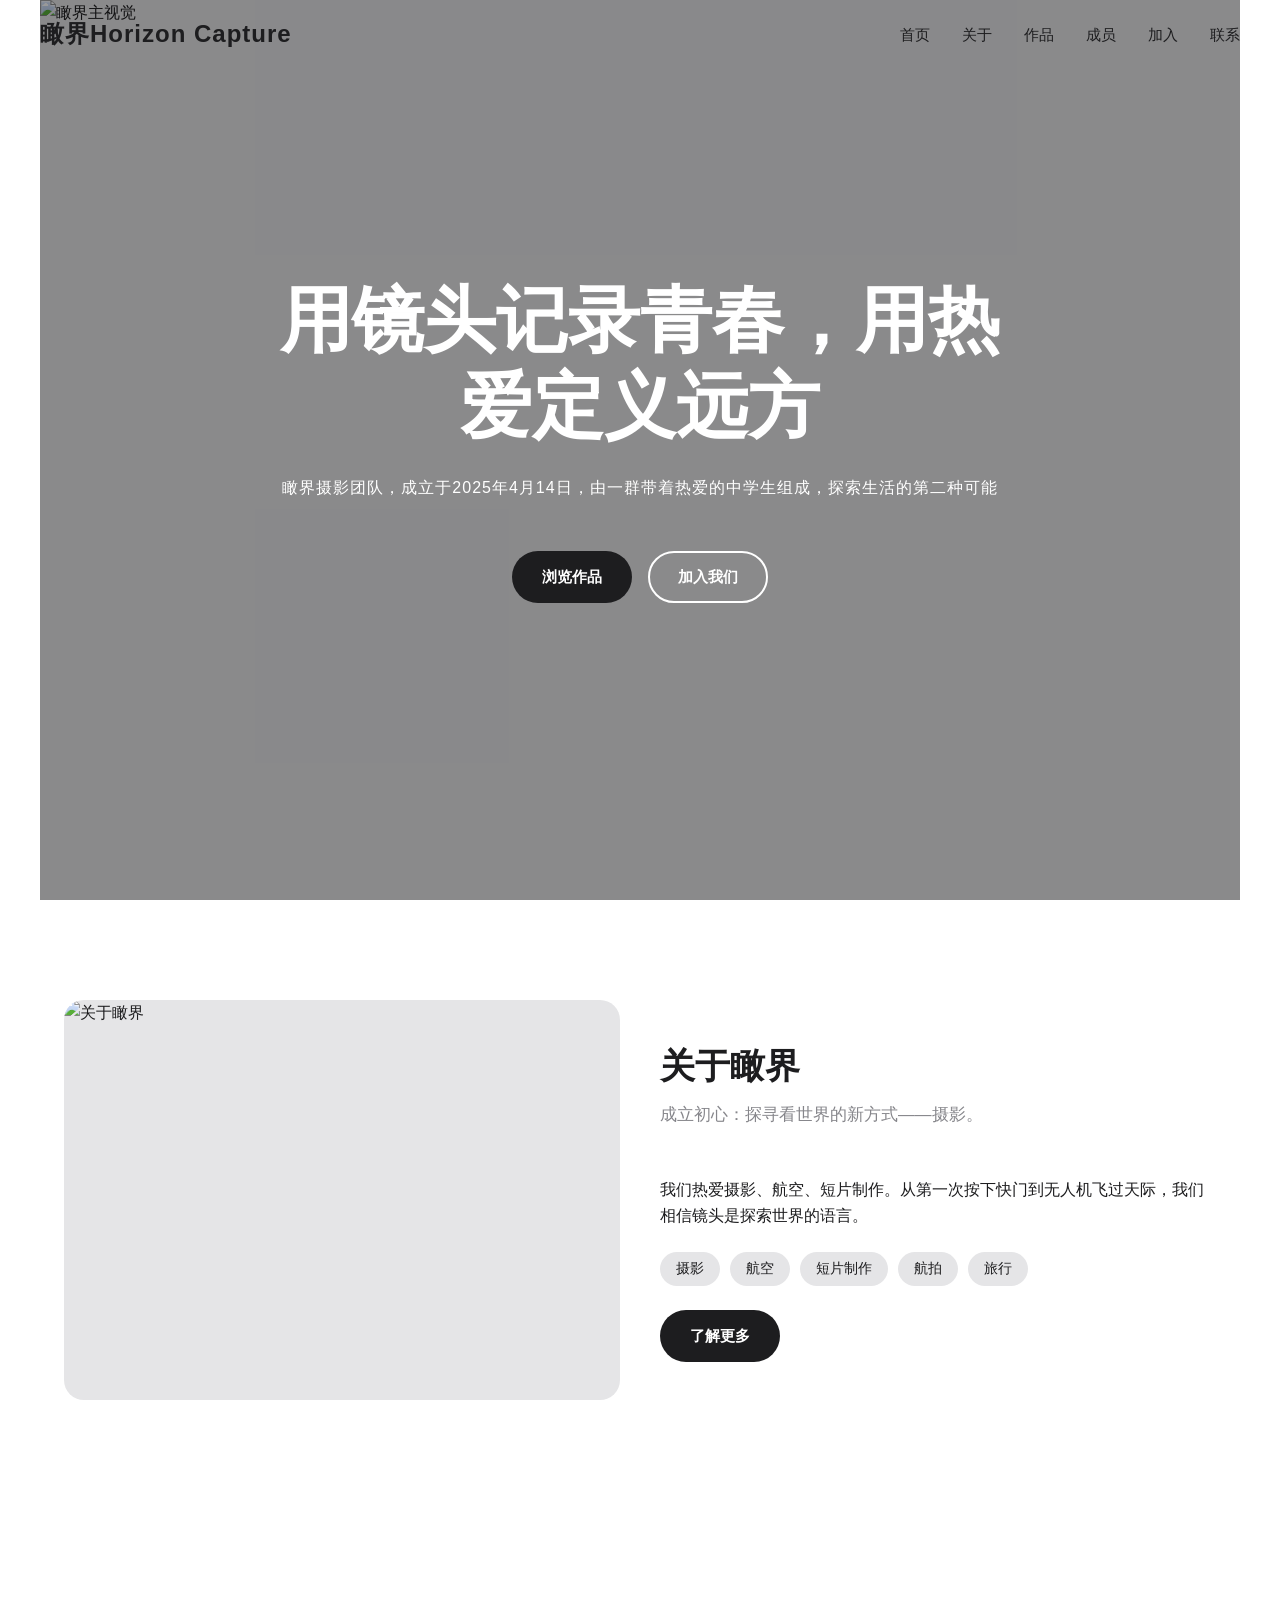
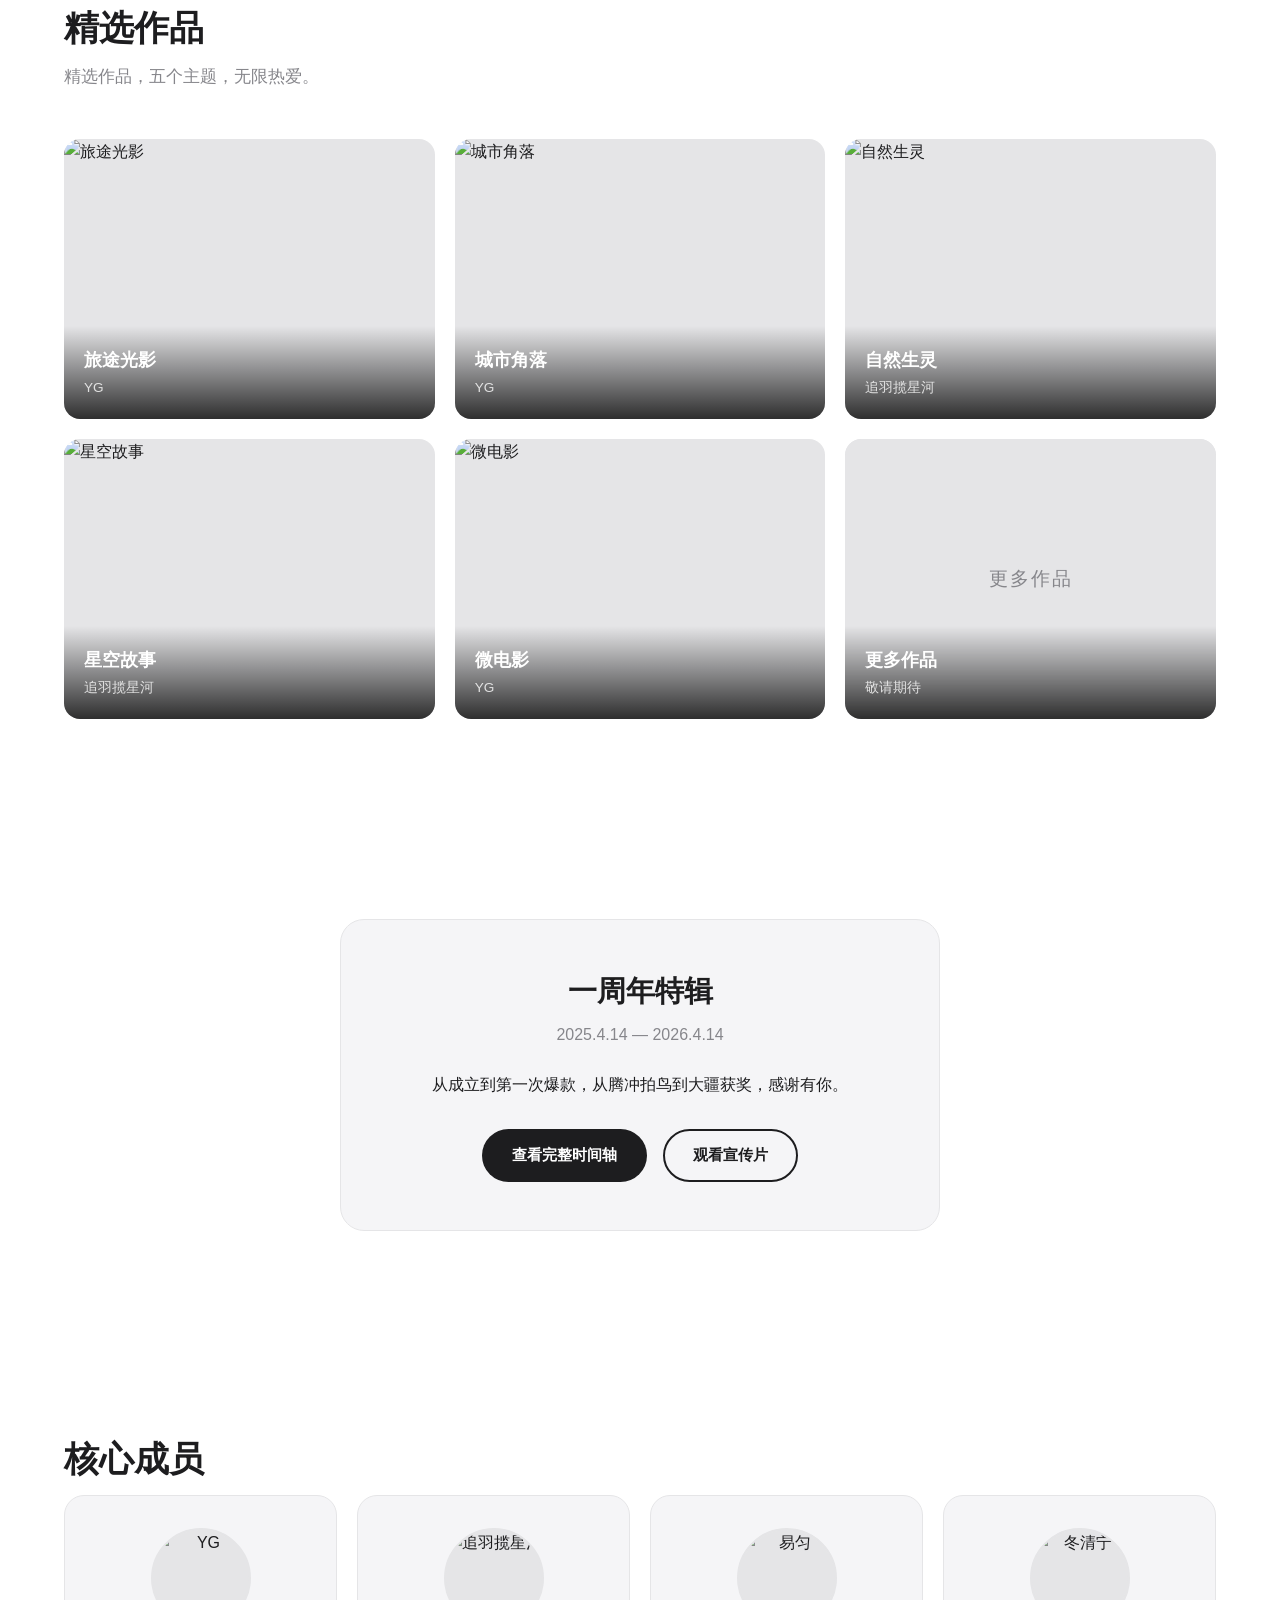
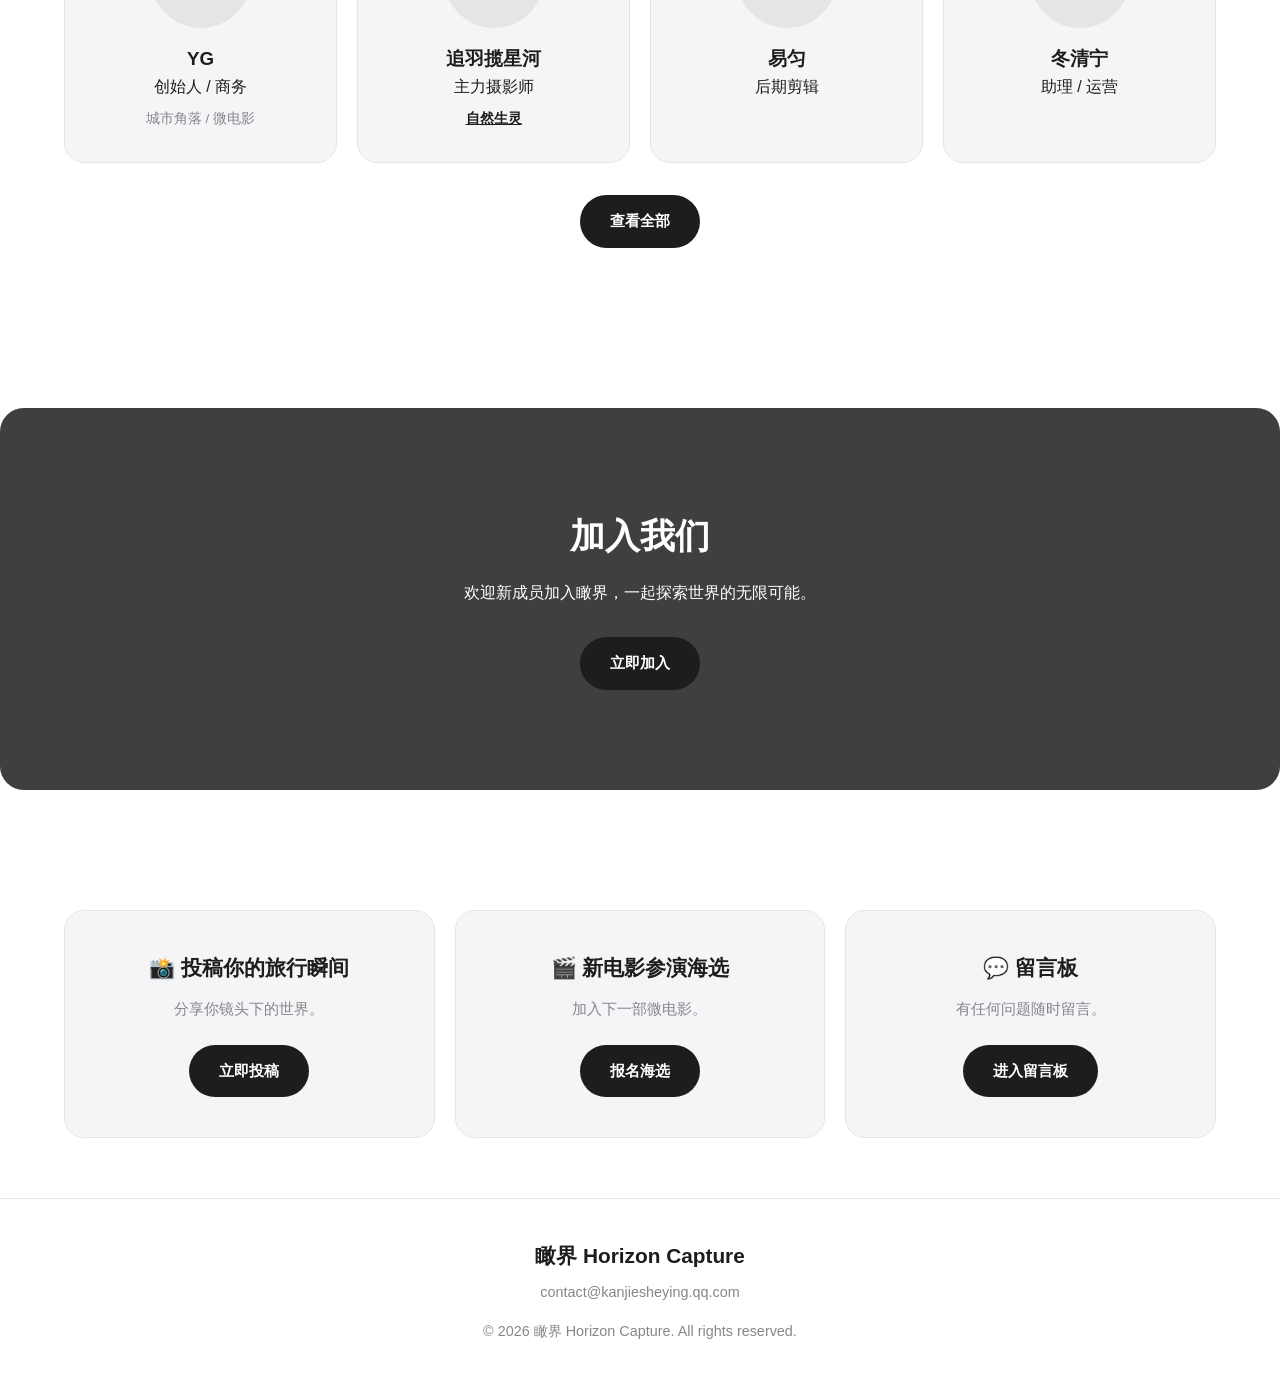
==== commit a83bfa9b: "Update print statement from 'Hello' to 'Goodbye'" ====
--- a/index.html
+++ b/index.html
@@ -26,7 +26,7 @@
     <div class="hero-overlay"></div>
     <div class="hero-content">
       <h1 class="hero-title" id="heroTitle">用镜头记录青春，用热爱定义远方</h1>
-      <p class="hero-subtitle" id="heroSubtitle">瞰界摄影团队，成立于2025年4月12日，由一群带着热爱的学生组成，探索生活的第二种可能</p>
+      <p class="hero-subtitle" id="heroSubtitle">瞰界摄影团队，成立于2025年4月14日，由一群带着热爱的中学生组成，探索生活的第二种可能</p>
       <div class="hero-btns">
         <a href="gallery.html" class="btn btn-primary">浏览作品</a>
         <a href="join.html" class="btn btn-outline">加入我们</a>
@@ -135,7 +135,7 @@
   </section>
 
   <!-- 加入我们 -->
-  <div class="join-section" data-aos="zoom-in" style="background: linear-gradient(rgba(255,255,255,0.55), rgba(255,255,255,0.55)), url('https://image.fatcattech.cn/i/2026/10/18/ujoqw2.png') center/cover no-repeat;">
+  <div class="join-section" data-aos="zoom-in" style="background: linear-gradient(rgba(0,0,0,0.5), rgba(0,0,0,0.5)), url('https://image.fatcattech.cn/i/2026/10/18/ujoqw2.png') center/cover no-repeat;">
     <h2>加入我们</h2>
     <p>欢迎新成员加入瞰界，一起探索世界的无限可能。</p>
     <a href="join.html" class="btn btn-primary">立即加入</a>
@@ -163,7 +163,7 @@
   <footer>
     <div class="footer-logo">瞰界 Horizon Capture</div>
     <p>contact@kanjiesheying.qq.com</p>
-    <p class="copyright">© 2025 瞰界 Horizon Capture. All rights reserved.</p>
+    <p class="copyright">© 2026 瞰界 Horizon Capture. All rights reserved.</p>
   </footer>
 
   <!-- Lightbox 弹窗 -->
@@ -221,7 +221,9 @@
         "https://image.fatcattech.cn/i/2026/10/18/up859r.png",
         "https://image.fatcattech.cn/i/2026/10/18/up8eb7.png",
         "https://image.fatcattech.cn/i/2026/10/18/up8bhc.png",
-        "https://image.fatcattech.cn/i/2026/10/18/up8fcf.png"
+        "https://image.fatcattech.cn/i/2026/10/18/up8fcf.png",
+        "https://image.fatcattech.cn/i/2026/10/18/zau65c.png",
+        "https://image.fatcattech.cn/i/2026/10/18/zatzen.png"
       ],
       movie: [
         "https://image.fatcattech.cn/i/2026/10/18/uqvuq3.jpg"
@@ -271,7 +273,6 @@
         updateHomeLightbox();
         homeLightbox.classList.add('active');
         
-        // 如果只有一张图，隐藏左右按钮
         if (images.length === 1) {
           homePrevBtn.style.display = 'none';
           homeNextBtn.style.display = 'none';
@@ -282,13 +283,11 @@
       });
     });
 
-    // 关闭
     homeCloseBtn.addEventListener('click', () => homeLightbox.classList.remove('active'));
     homeLightbox.addEventListener('click', (e) => {
       if (e.target === homeLightbox) homeLightbox.classList.remove('active');
     });
 
-    // 左右切换
     homePrevBtn.addEventListener('click', (e) => {
       e.stopPropagation();
       currentImageIndex = (currentImageIndex - 1 + currentSetImages.length) % currentSetImages.length;
@@ -300,7 +299,6 @@
       updateHomeLightbox();
     });
 
-    // 键盘控制
     document.addEventListener('keydown', (e) => {
       if (!homeLightbox.classList.contains('active')) return;
       if (e.key === 'Escape') homeLightbox.classList.remove('active');
@@ -308,25 +306,16 @@
       if (e.key === 'ArrowRight' && currentSetImages.length > 1) homeNextBtn.click();
     });
 
-    // 移动端滑动支持
     let touchStartX = 0;
     let touchEndX = 0;
-    
     homeLightbox.addEventListener('touchstart', (e) => {
       touchStartX = e.changedTouches[0].screenX;
     }, { passive: true });
-
     homeLightbox.addEventListener('touchend', (e) => {
       touchEndX = e.changedTouches[0].screenX;
       if (currentSetImages.length <= 1) return;
-      
-      if (touchStartX - touchEndX > 50) {
-        // 向左滑，下一张
-        homeNextBtn.click();
-      } else if (touchEndX - touchStartX > 50) {
-        // 向右滑，上一张
-        homePrevBtn.click();
-      }
+      if (touchStartX - touchEndX > 50) homeNextBtn.click();
+      else if (touchEndX - touchStartX > 50) homePrevBtn.click();
     }, { passive: true });
   </script>
 </body>
